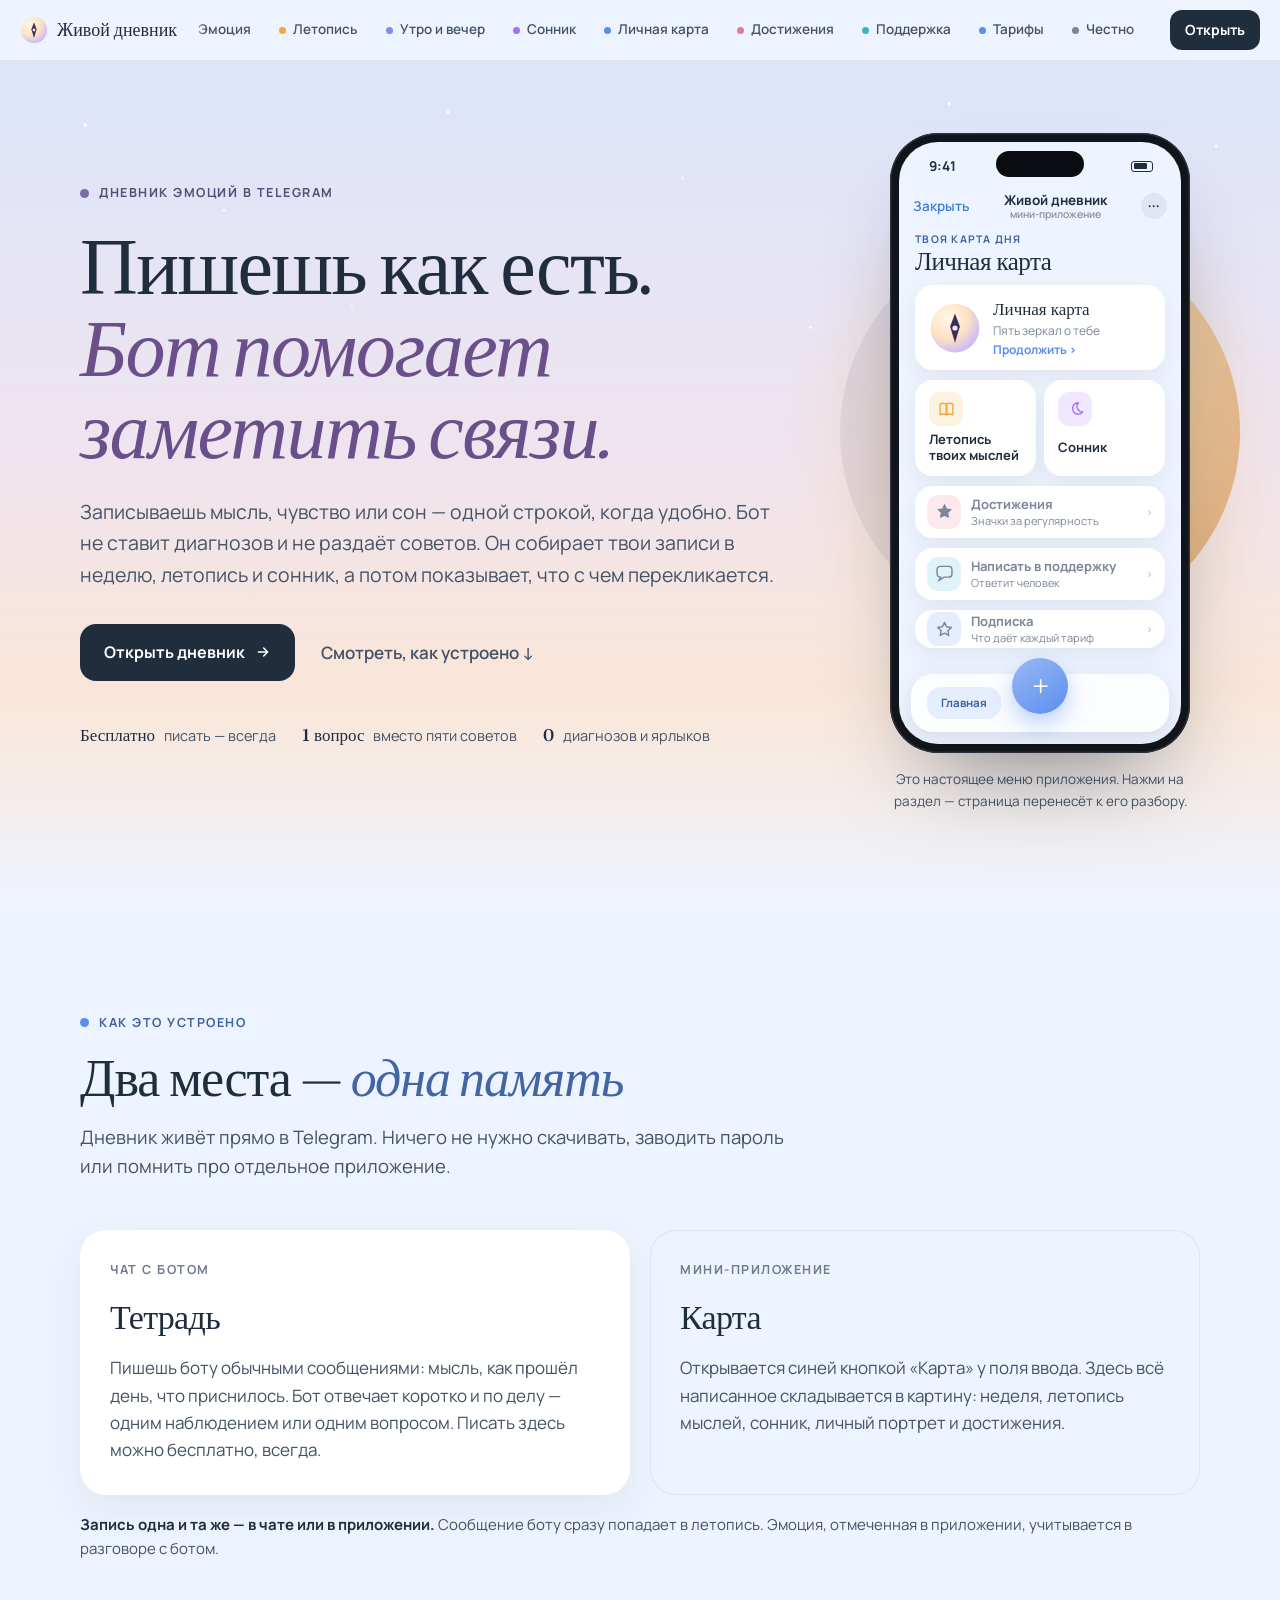
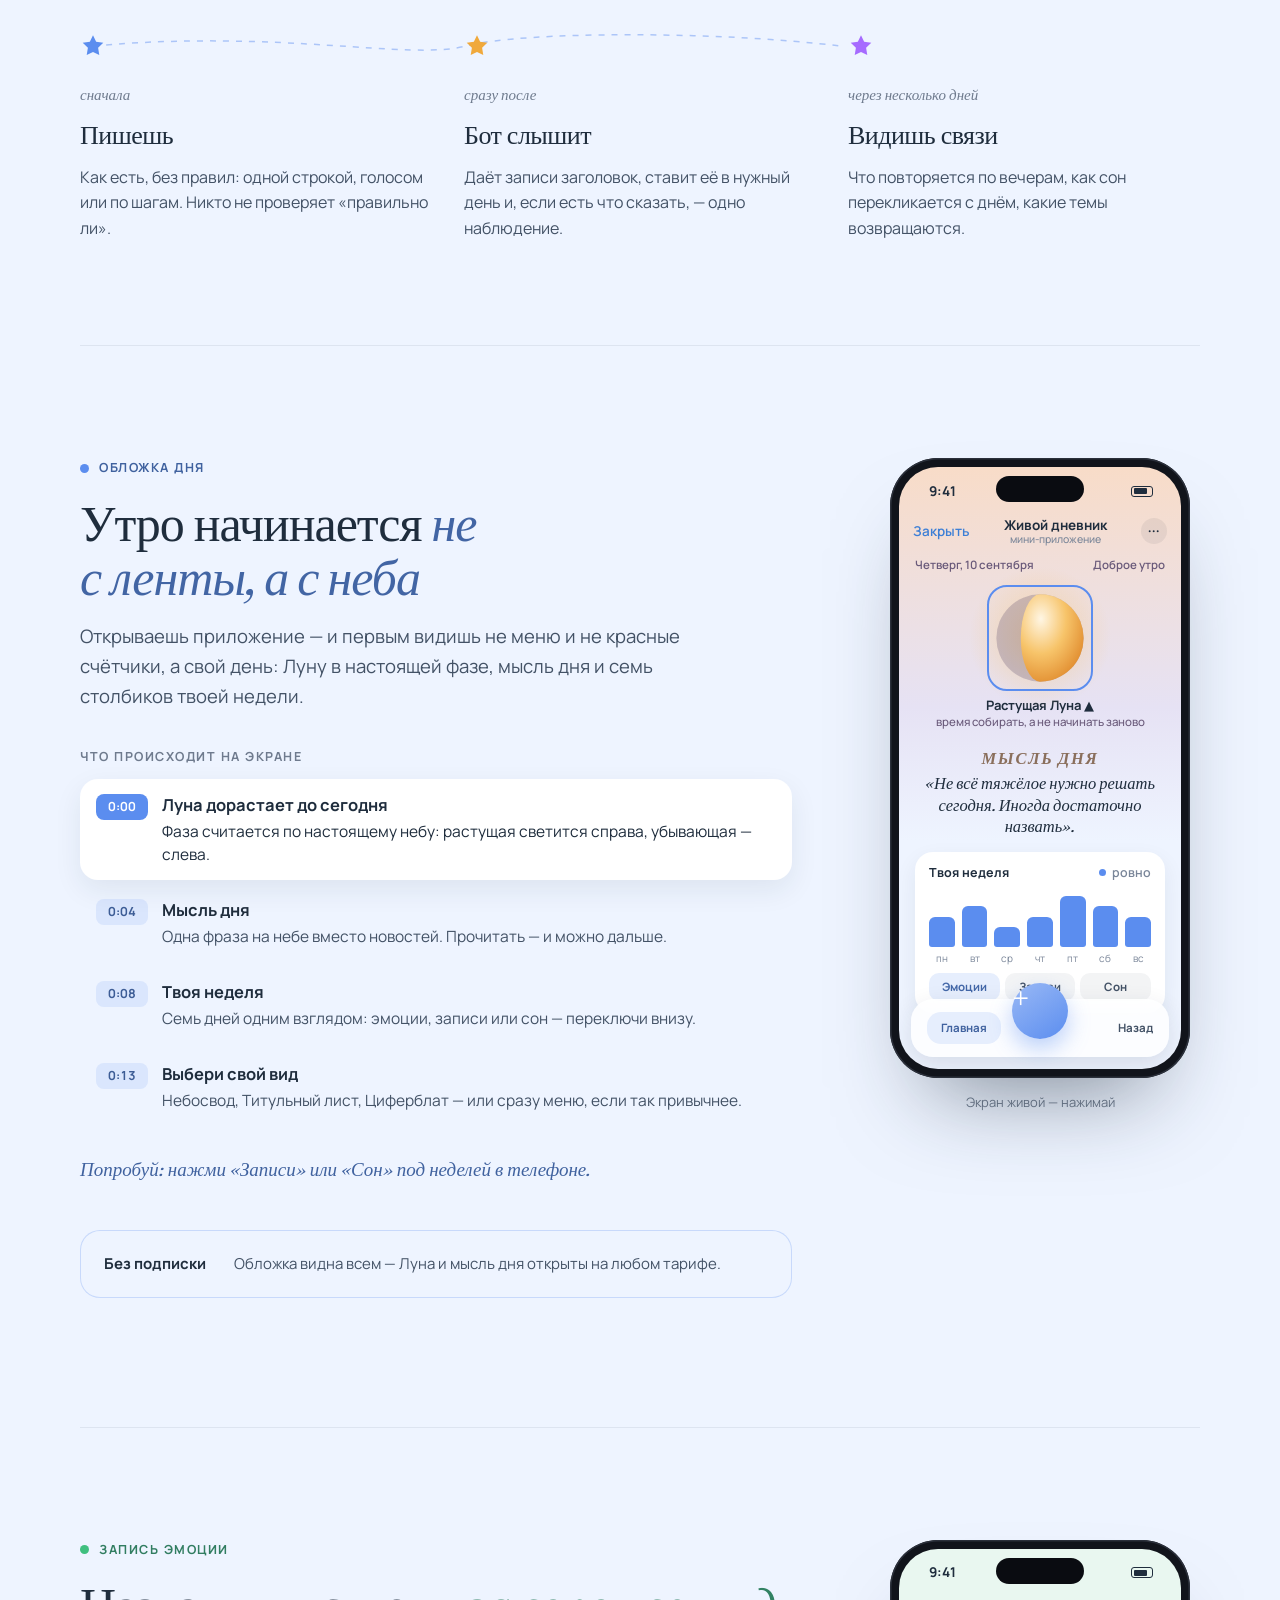
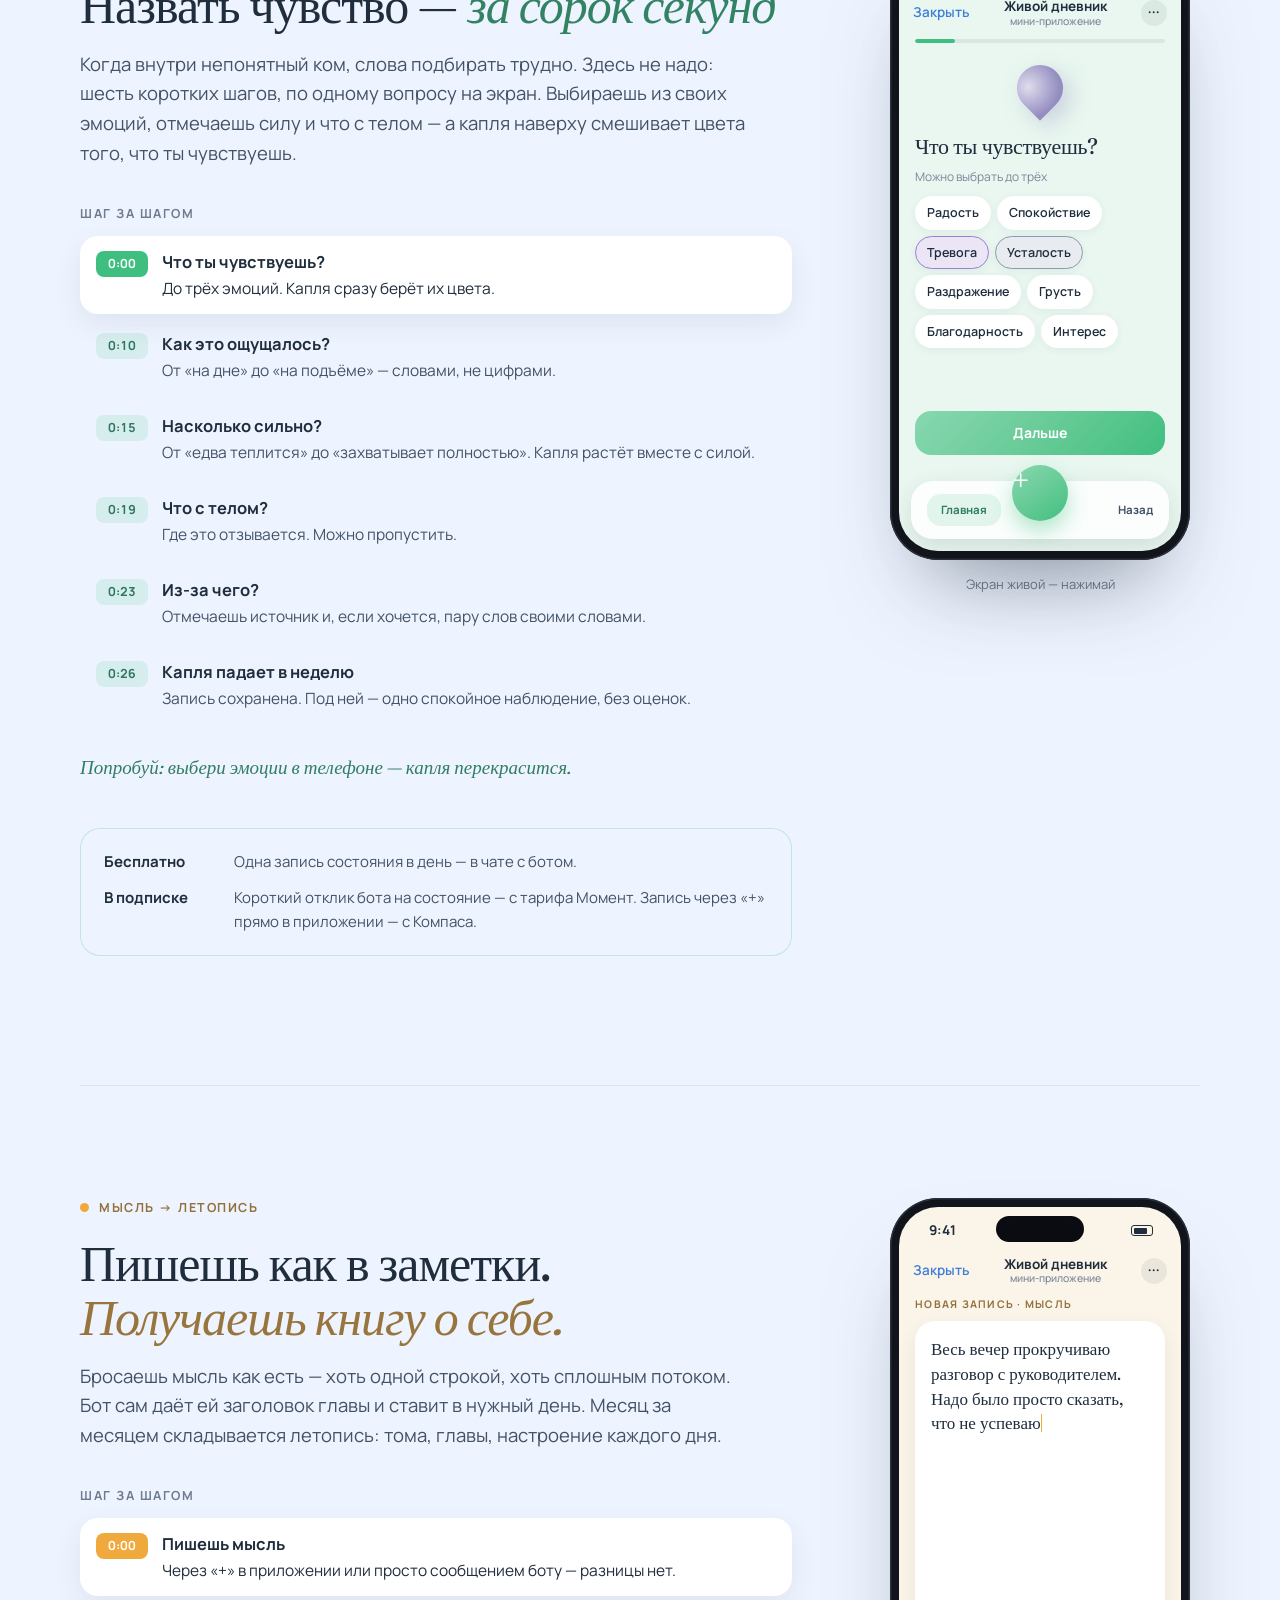
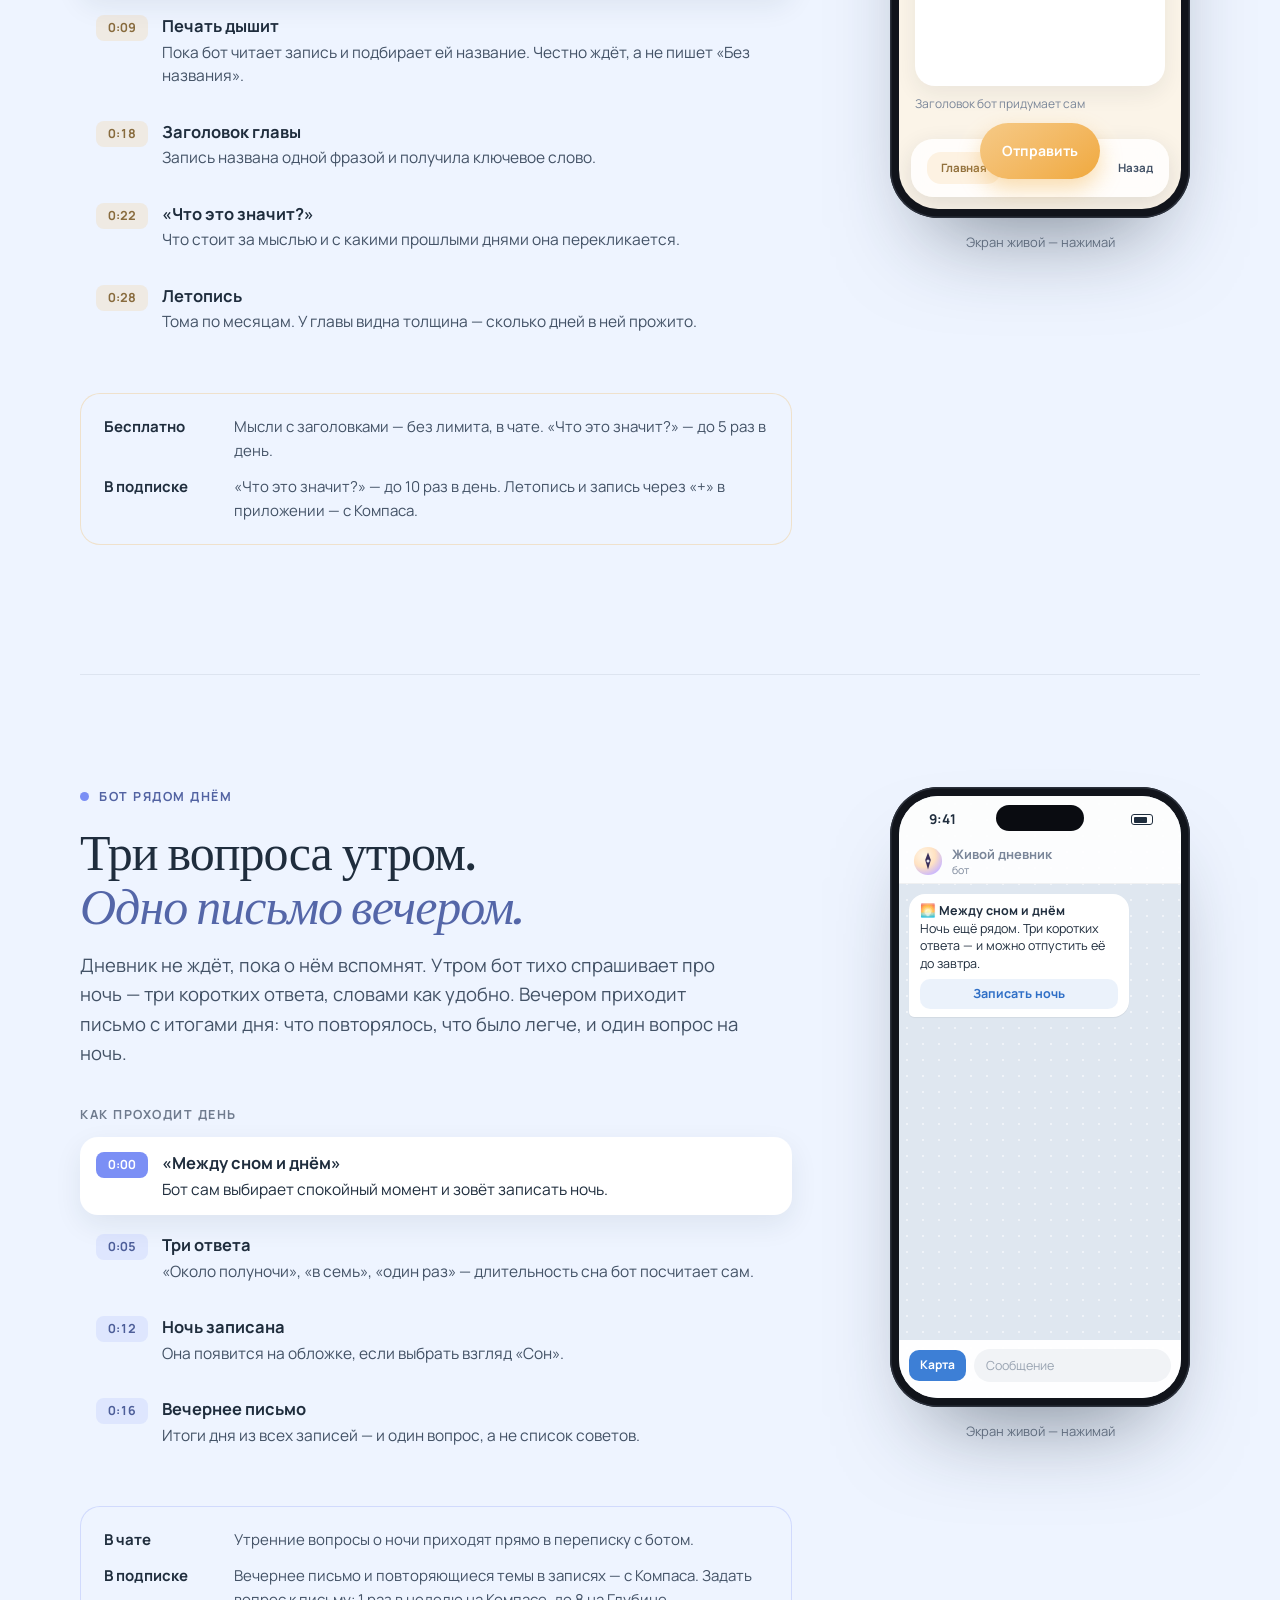
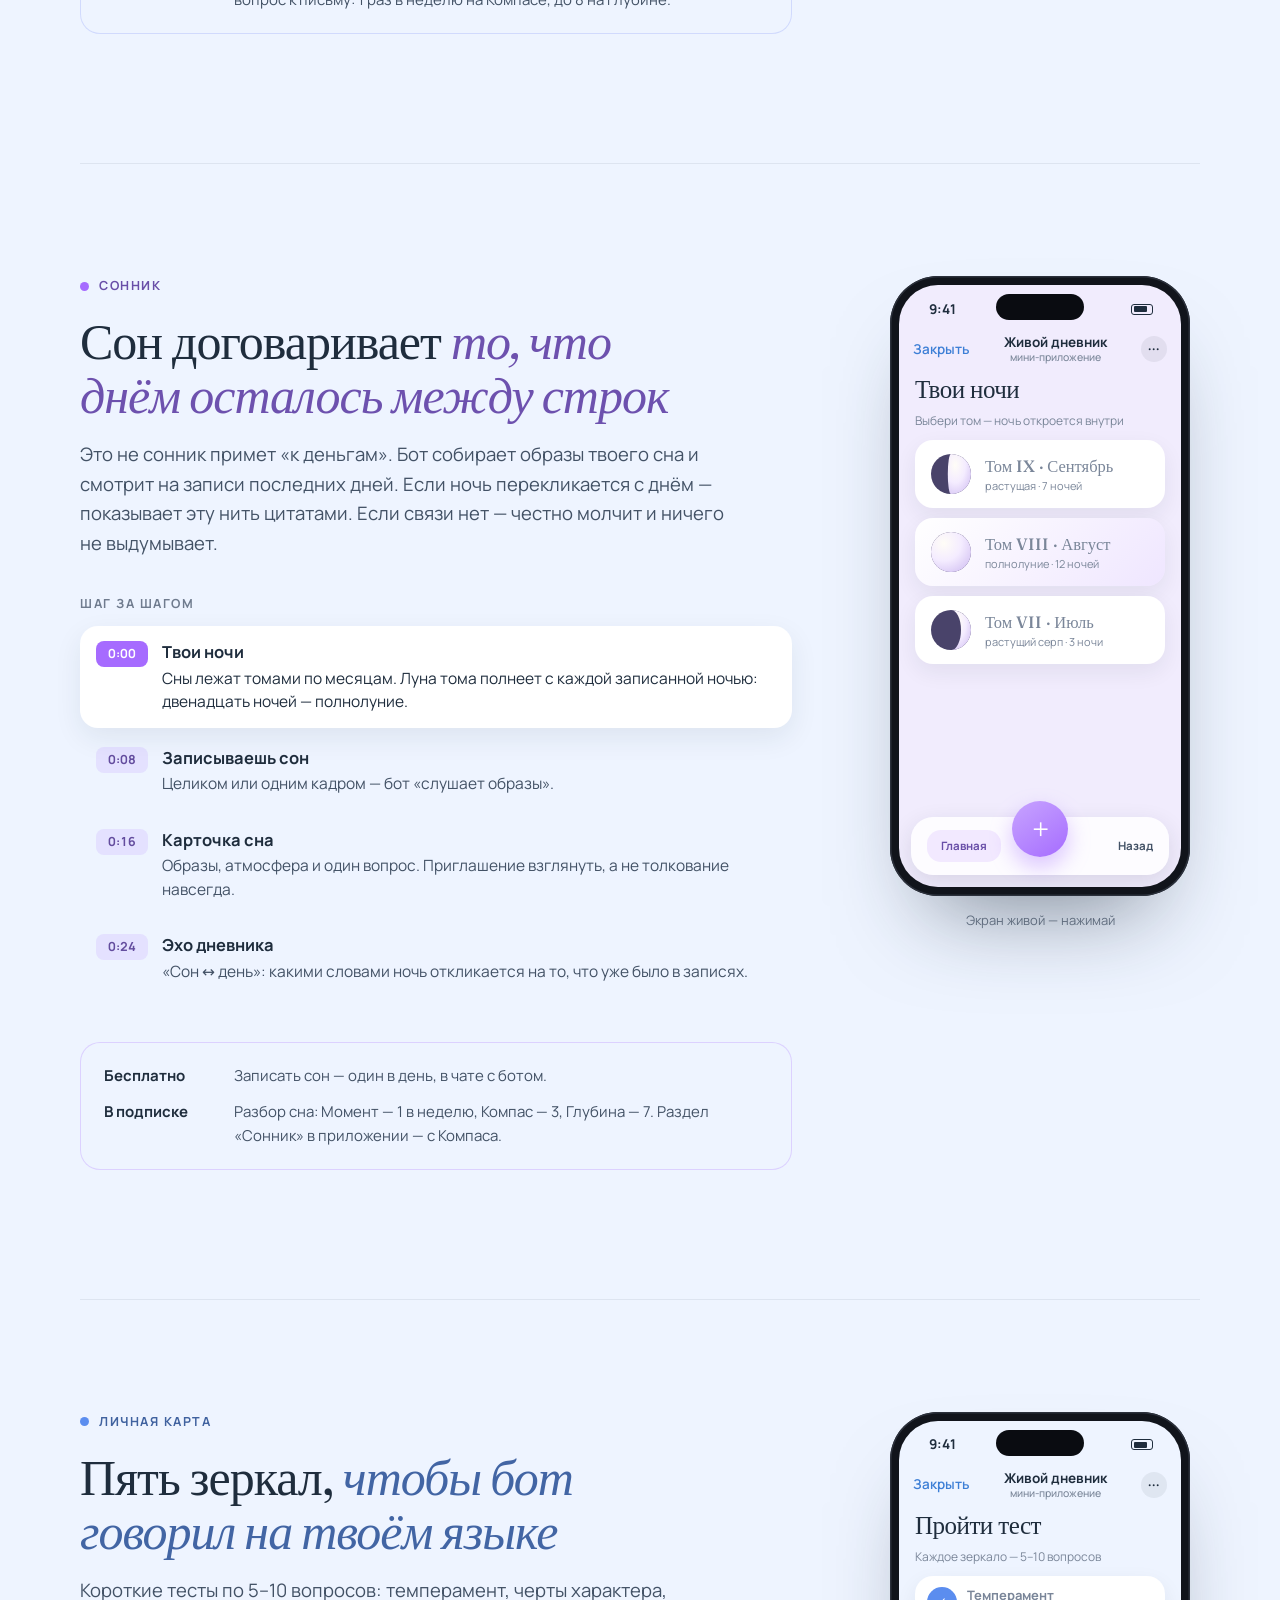
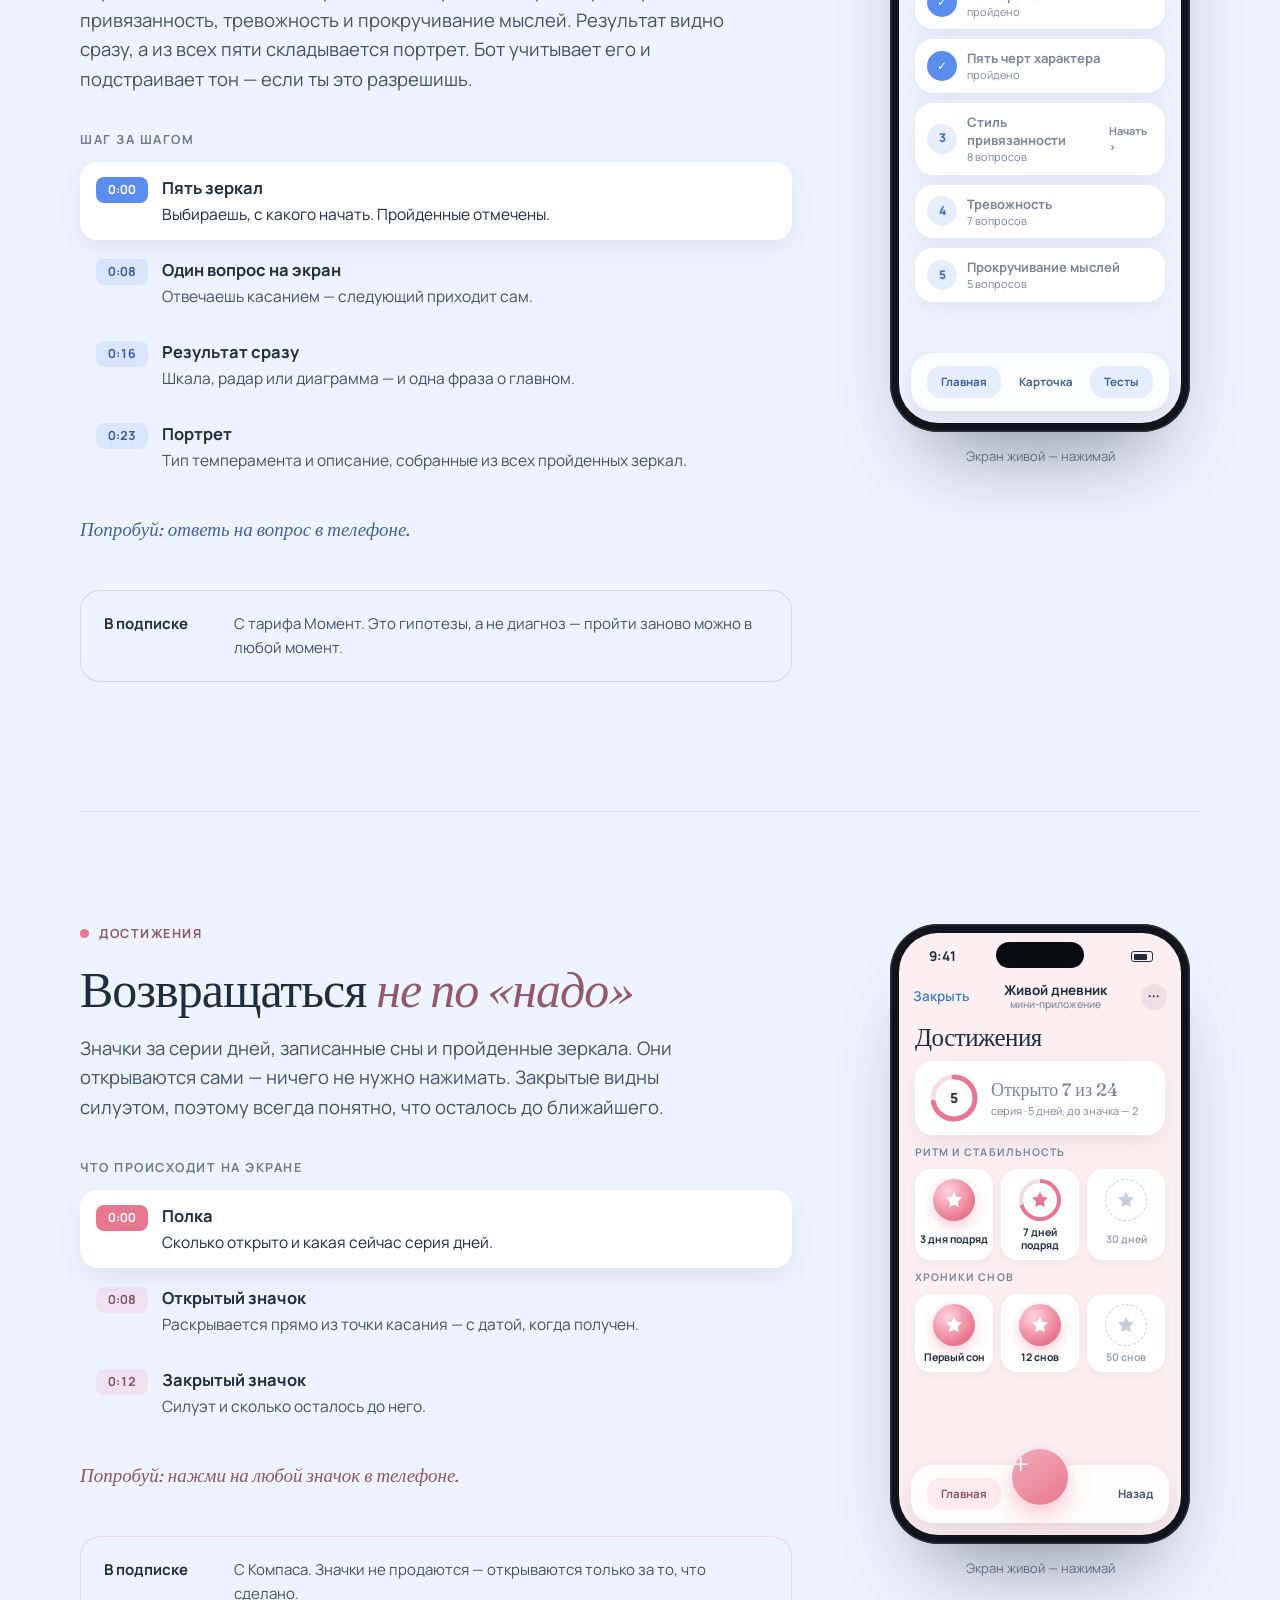
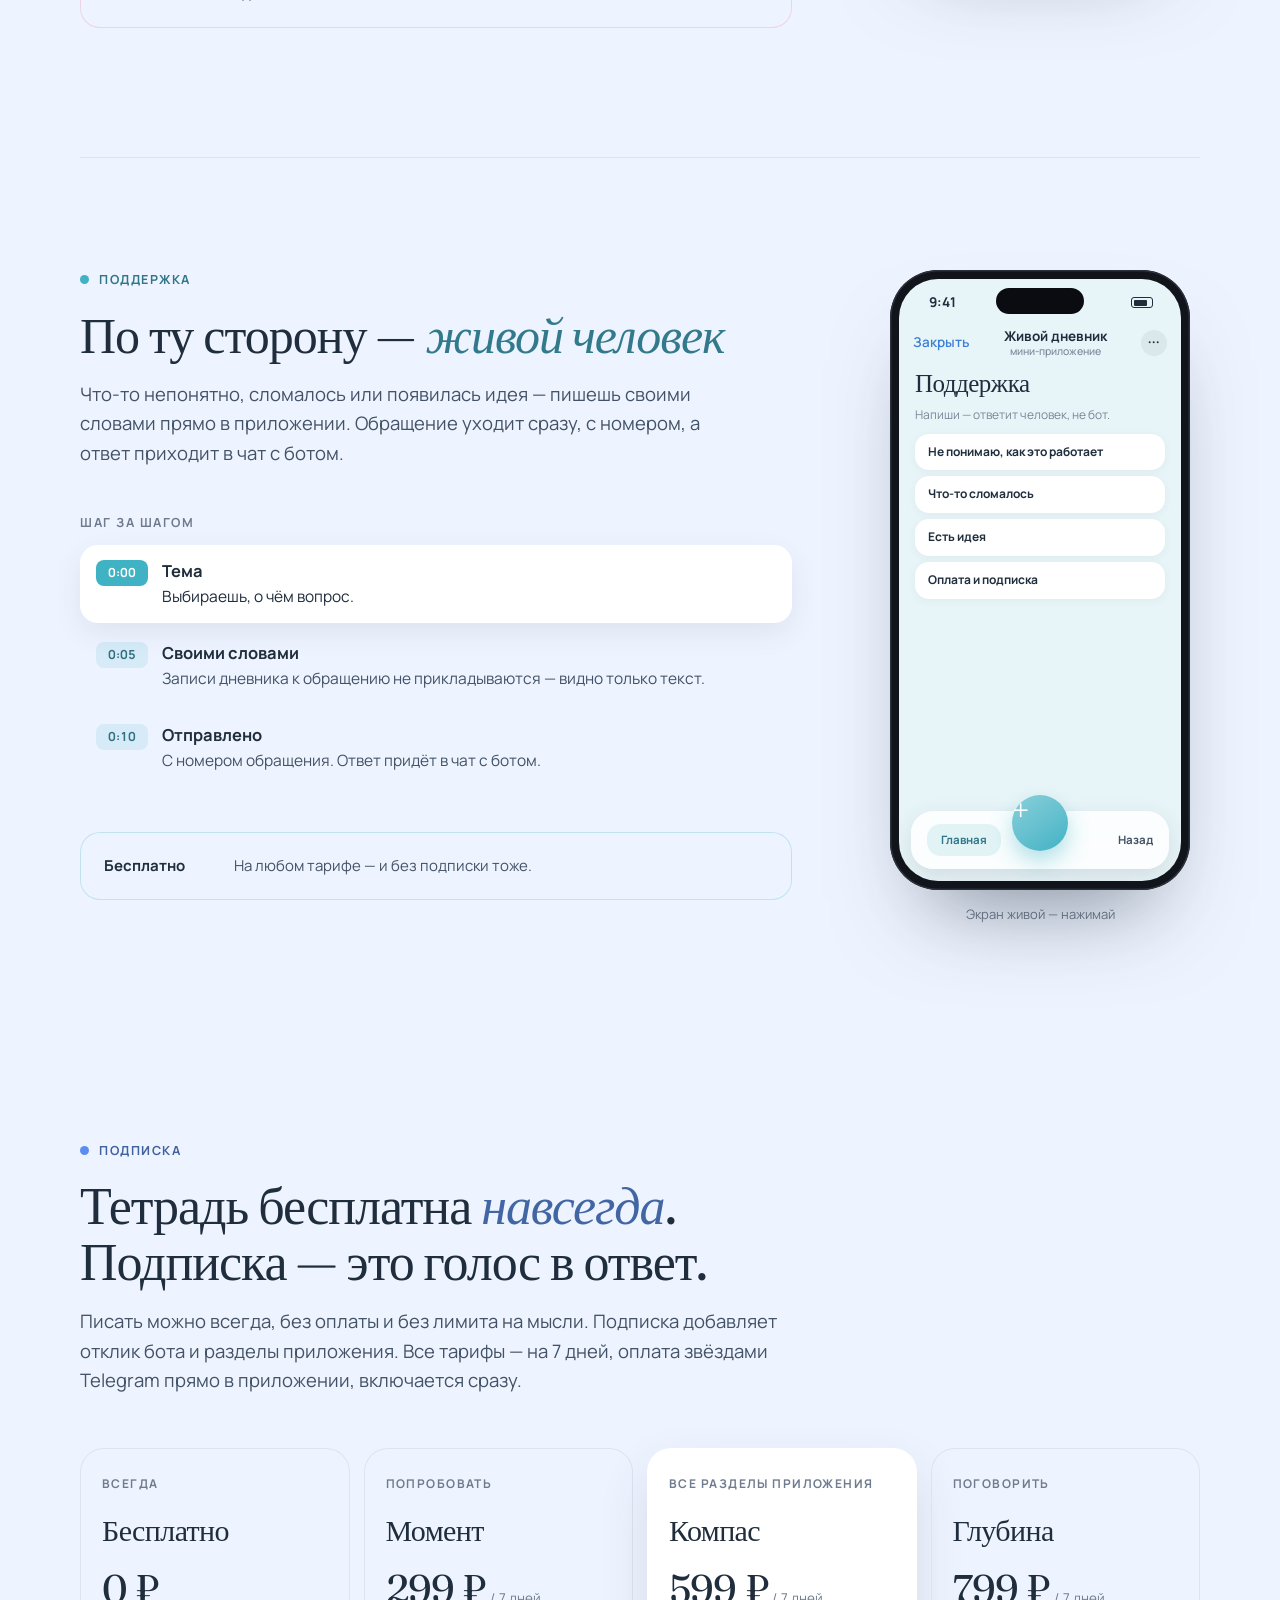
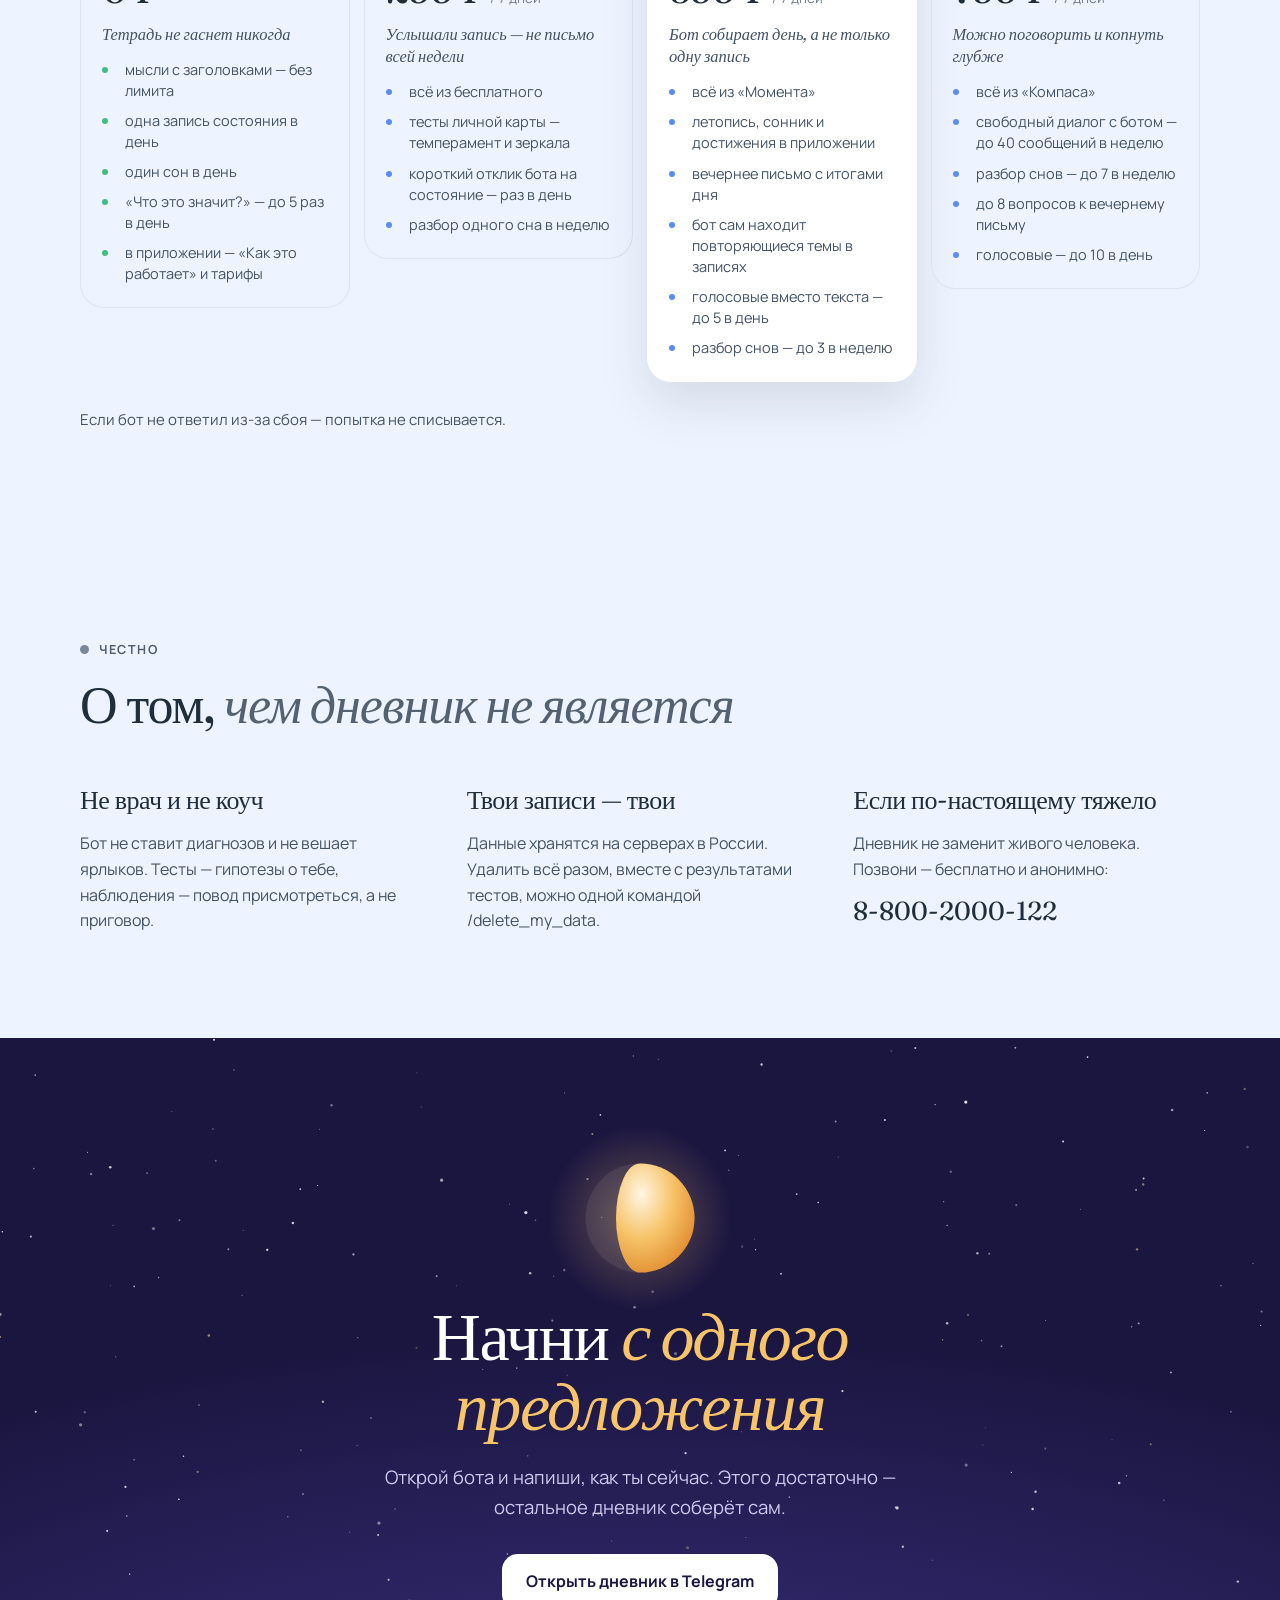
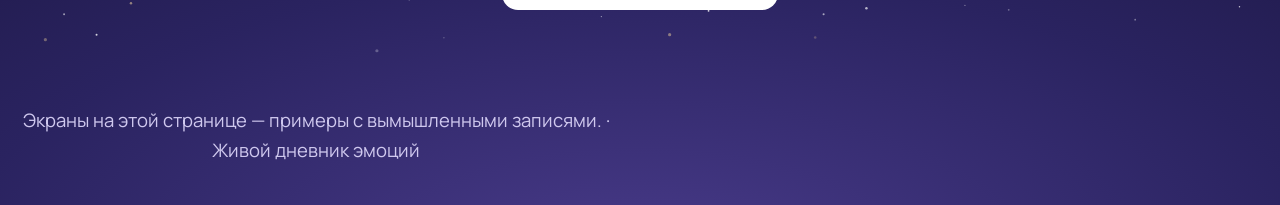
==== tour/index.html @ 942d1c9c "Живой дневник: главная, инструкция и презентация Co-Authored-By: Claude Opus 5.5 <noreply@anthropic." ====
<!doctype html>
<html lang="ru">
<meta charset="utf-8">
<meta name="viewport" content="width=device-width, initial-scale=1, viewport-fit=cover">
<title>Живой дневник изнутри</title>
<meta name="description" content="Как устроен Живой дневник эмоций: запись, летопись, сонник, личная карта — на живых экранах.">
<meta property="og:type" content="website">
<meta property="og:site_name" content="Живой дневник">
<meta property="og:title" content="Живой дневник изнутри">
<meta property="og:description" content="Дневник эмоций в Telegram: пишешь как есть, бот помогает заметить связи. Без диагнозов.">
<meta property="og:url" content="https://bashkatov-96.github.io/zhivoy-dnevnik/tour/">
<meta property="og:image" content="https://bashkatov-96.github.io/zhivoy-dnevnik/tour/og.png">
<meta property="og:image:width" content="1200">
<meta property="og:image:height" content="630">
<meta name="twitter:card" content="summary_large_image">
<meta name="theme-color" content="#EEF4FF">
<link rel="preconnect" href="https://fonts.googleapis.com">
<link rel="preconnect" href="https://fonts.gstatic.com" crossorigin>
<link rel="stylesheet" href="https://fonts.googleapis.com/css2?family=Fraunces:ital,opsz,wght@0,9..144,300..600;1,9..144,300..600&family=Manrope:wght@400..800&display=swap">
<link rel="stylesheet" href="tour.css">

<!--
  Видео: положи ролики в miniapp/tour/video/ с именами из data-video.
  Пока файла нет — в телефоне живой макет. Появится файл — сверху
  встанет видео, а шаги слева начнут перематывать его по таймкодам data-t.
  Ссылка на бота — константа BOT_URL в tour.js.
-->

<svg class="defs" aria-hidden="true">
  <defs>
    <radialGradient id="amberG" cx="32%" cy="28%" r="80%"><stop offset="0%" stop-color="#fff6e4"/><stop offset="50%" stop-color="#f7c46a"/><stop offset="100%" stop-color="#e08a2c"/></radialGradient>
    <radialGradient id="silverG" cx="32%" cy="28%" r="80%"><stop offset="0%" stop-color="#fffdf7"/><stop offset="55%" stop-color="#f4ecff"/><stop offset="100%" stop-color="#d9c9f5"/></radialGradient>
    <radialGradient id="emblemG" cx="35%" cy="30%" r="75%"><stop offset="0%" stop-color="#fff7e9"/><stop offset="55%" stop-color="#ffe2c2"/><stop offset="100%" stop-color="#c9b6ff"/></radialGradient>
    <symbol id="emblem" viewBox="0 0 64 64"><circle cx="32" cy="32" r="30" fill="url(#emblemG)"/><path d="M32 14 L38 30 L32 50 L26 30 Z" fill="#241a4e" opacity=".9"/><circle cx="32" cy="32" r="3.2" fill="#fff" opacity=".9"/></symbol>
    <symbol id="star" viewBox="0 0 24 24"><path d="M12 2l2.9 6.1 6.6.9-4.8 4.7 1.1 6.6L12 17.6 6.2 20.3l1.1-6.6L2.5 9l6.6-.9L12 2z" fill="currentColor"/></symbol>
  </defs>
</svg>

<header class="topbar">
  <a class="brand" href="#top"><svg><use href="#emblem"/></svg><span>Живой дневник</span></a>
  <nav class="pills" aria-label="Разделы">
    <a class="pill" href="#how" style="--c:#5B8DEF"><i></i>Как устроено</a>
    <a class="pill" href="#cover" style="--c:#5B8DEF"><i></i>Обложка дня</a>
    <a class="pill" href="#emo" style="--c:#3FBF7F"><i></i>Эмоция</a>
    <a class="pill" href="#thought" style="--c:#F0A93C"><i></i>Летопись</a>
    <a class="pill" href="#day" style="--c:#7B8FF5"><i></i>Утро и вечер</a>
    <a class="pill" href="#dreams" style="--c:#A66BFF"><i></i>Сонник</a>
    <a class="pill" href="#card" style="--c:#5B8DEF"><i></i>Личная карта</a>
    <a class="pill" href="#ach" style="--c:#E8788F"><i></i>Достижения</a>
    <a class="pill" href="#help" style="--c:#3FB2C4"><i></i>Поддержка</a>
    <a class="pill" href="#plans" style="--c:#5B8DEF"><i></i>Тарифы</a>
    <a class="pill" href="#honest" style="--c:#7A8699"><i></i>Честно</a>
  </nav>
  <a class="btn-main" data-bot href="#start">Открыть</a>
</header>

<main>

<!-- ═════════ Герой ═════════ -->
<section class="hero" id="top" data-bg="#EEF4FF" data-accent="#5B8DEF">
  <svg class="hero-stars" viewBox="0 0 1200 700" preserveAspectRatio="none" aria-hidden="true">
    <g fill="#fff" opacity=".9"><circle cx="80" cy="60" r="1.6"/><circle cx="210" cy="140" r="1.1"/><circle cx="420" cy="48" r="1.4"/><circle cx="640" cy="110" r="1"/><circle cx="890" cy="40" r="1.5"/><circle cx="1010" cy="160" r="1.2"/><circle cx="1140" cy="80" r="1.4"/><circle cx="330" cy="230" r="1"/><circle cx="760" cy="250" r="1.1"/></g>
  </svg>
  <div class="hero-in">
    <div>
      <p class="eyebrow" style="--sa:#7B6AA8"><span class="dot"></span>Дневник эмоций в Telegram</p>
      <h1>Пишешь как есть. <em>Бот помогает заметить связи.</em></h1>
      <p class="lead">Записываешь мысль, чувство или сон — одной строкой, когда удобно. Бот не ставит диагнозов и не раздаёт советов. Он собирает твои записи в неделю, летопись и сонник, а потом показывает, что с чем перекликается.</p>
      <div class="hero-cta">
        <a class="btn-main" data-bot href="#start">Открыть дневник
          <svg width="16" height="16" viewBox="0 0 24 24" fill="none" stroke="currentColor" stroke-width="2.2" stroke-linecap="round" stroke-linejoin="round"><path d="M5 12h14M13 6l6 6-6 6"/></svg></a>
        <a class="btn-quiet" href="#how">Смотреть, как устроено ↓</a>
      </div>
      <ul class="facts">
        <li><b>Бесплатно</b> писать — всегда</li>
        <li><b>1 вопрос</b> вместо пяти советов</li>
        <li><b>0</b> диагнозов и ярлыков</li>
      </ul>
    </div>

    <div class="hero-stage">
      <div class="hero-moon" aria-hidden="true"><span class="halo"></span>
        <svg viewBox="0 0 88 88"><circle cx="44" cy="44" r="40" fill="#3a2b56" opacity=".08"/><path class="moon-lit" data-k=".72" fill="url(#amberG)" opacity=".55" d="M44 4A40 40 0 0 1 44 84A17.6 40 0 0 1 44 4Z"/></svg>
      </div>
      <div class="phone-wrap">
        <div class="ph">
          <div class="scr" style="--sa:#5B8DEF;--sbg:#EEF4FF">
            <span class="island"></span>
            <div class="sbar"><span>9:41</span><i></i></div>
            <div class="tgbar"><span class="x">Закрыть</span><span class="t">Живой дневник<small>мини-приложение</small></span><span class="more">···</span></div>
            <div class="st on">
              <div><p class="m-eyebrow">Твоя карта дня</p><p class="m-h1">Личная карта</p></div>
              <button class="m-card menu-hero" data-jump="#card" style="--c:#5B8DEF"><svg><use href="#emblem"/></svg><span><b>Личная карта</b><span class="m-sub">Пять зеркал о тебе</span><br><span class="go">Продолжить ›</span></span></button>
              <div class="menu-pair">
                <button class="m-card menu-tile" data-jump="#thought" style="--c:#F0A93C"><span class="ico"><svg viewBox="0 0 24 24" fill="none" stroke="currentColor" stroke-width="1.7" stroke-linecap="round" stroke-linejoin="round"><path d="M4 5.2c2.8-1.4 5.6-1.4 7.5 0v13.6c-1.9-1.4-4.7-1.4-7.5 0V5.2z"/><path d="M20 5.2c-2.8-1.4-5.6-1.4-7.5 0v13.6c1.9-1.4 4.7-1.4 7.5 0V5.2z"/></svg></span><b>Летопись твоих мыслей</b></button>
                <button class="m-card menu-tile" data-jump="#dreams" style="--c:#A66BFF"><span class="ico"><svg viewBox="0 0 24 24" fill="none" stroke="currentColor" stroke-width="1.7" stroke-linecap="round" stroke-linejoin="round"><path d="M15.5 3.5a7.2 7.2 0 1 0 5.6 11.7A7.2 7.2 0 0 1 15.5 3.5z"/></svg></span><b>Сонник</b></button>
              </div>
              <button class="m-card menu-row" data-jump="#ach" style="--c:#E8788F"><span class="ico"><svg><use href="#star"/></svg></span><span><b>Достижения</b><span>Значки за регулярность</span></span><span class="chev">›</span></button>
              <button class="m-card menu-row" data-jump="#help" style="--c:#3FB2C4"><span class="ico"><svg viewBox="0 0 24 24" fill="none" stroke="currentColor" stroke-width="1.8" stroke-linecap="round"><path d="M6.6 3H17.4A4 4 0 0 1 21.4 7V12.6A4 4 0 0 1 17.4 16.6H11.6L5.2 20.6L7.1 16.6H6.6A4 4 0 0 1 2.6 12.6V7A4 4 0 0 1 6.6 3Z"/></svg></span><span><b>Написать в поддержку</b><span>Ответит человек</span></span><span class="chev">›</span></button>
              <button class="m-card menu-row menu-glass" data-jump="#plans" style="--c:#5B8DEF"><span class="ico"><svg viewBox="0 0 24 24" fill="none" stroke="currentColor" stroke-width="1.8" stroke-linecap="round" stroke-linejoin="round"><path d="M12 3l2.6 5.6 6.1.7-4.5 4.2 1.2 6L12 16.6 6.6 19.5l1.2-6L3.3 9.3l6.1-.7L12 3z"/></svg></span><span><b>Подписка</b><span>Что даёт каждый тариф</span></span><span class="chev">›</span></button>
            </div>
            <div class="tabbar"><span class="tab">Главная</span><button class="fab" data-jump="#emo" aria-label="Новая запись">+</button><span style="visibility:hidden">Назад</span></div>
          </div>
        </div>
      </div>
      <p class="hero-note">Это настоящее меню приложения. Нажми на раздел — страница перенесёт к его разбору.</p>
    </div>
  </div>
</section>

<!-- ═════════ Как устроено ═════════ -->
<section class="band" id="how" data-bg="#EEF4FF" data-accent="#5B8DEF">
  <p class="eyebrow"><span class="dot"></span>Как это устроено</p>
  <h2>Два места — <em>одна память</em></h2>
  <p class="lead">Дневник живёт прямо в Telegram. Ничего не нужно скачивать, заводить пароль или помнить про отдельное приложение.</p>
  <div class="worlds">
    <article class="world">
      <p class="lbl">Чат с ботом</p>
      <h3>Тетрадь</h3>
      <p>Пишешь боту обычными сообщениями: мысль, как прошёл день, что приснилось. Бот отвечает коротко и по делу — одним наблюдением или одним вопросом. Писать здесь можно бесплатно, всегда.</p>
    </article>
    <article class="world">
      <p class="lbl">Мини-приложение</p>
      <h3>Карта</h3>
      <p>Открывается синей кнопкой «Карта» у поля ввода. Здесь всё написанное складывается в картину: неделя, летопись мыслей, сонник, личный портрет и достижения.</p>
    </article>
  </div>
  <p class="bridge"><b>Запись одна и та же — в чате или в приложении.</b> Сообщение боту сразу попадает в летопись. Эмоция, отмеченная в приложении, учитывается в разговоре с ботом.</p>

  <ol class="path">
    <svg class="path-line" viewBox="0 0 1120 40" preserveAspectRatio="none" aria-hidden="true"><path d="M13 21 C 200 4, 330 36, 386 21 S 640 6, 760 21" fill="none" stroke="#5B8DEF" stroke-opacity=".45" stroke-width="1.5"/></svg>
    <li><svg class="star" style="color:#5B8DEF"><use href="#star"/></svg><span class="num">сначала</span><h3>Пишешь</h3><p>Как есть, без правил: одной строкой, голосом или по шагам. Никто не проверяет «правильно ли».</p></li>
    <li><svg class="star" style="color:#F0A93C"><use href="#star"/></svg><span class="num">сразу после</span><h3>Бот слышит</h3><p>Даёт записи заголовок, ставит её в нужный день и, если есть что сказать, — одно наблюдение.</p></li>
    <li><svg class="star" style="color:#A66BFF"><use href="#star"/></svg><span class="num">через несколько дней</span><h3>Видишь связи</h3><p>Что повторяется по вечерам, как сон перекликается с днём, какие темы возвращаются.</p></li>
  </ol>
</section>

<!-- ═════════ Обложка дня ═════════ -->
<section class="sec" id="cover" data-demo data-bg="#EEF4FF" data-accent="#5B8DEF" style="--sa:#5B8DEF">
  <div class="sec-head">
    <p class="eyebrow"><span class="dot"></span>Обложка дня</p>
    <h2>Утро начинается <em>не с ленты, а с неба</em></h2>
    <p class="lead">Открываешь приложение — и первым видишь не меню и не красные счётчики, а свой день: Луну в настоящей фазе, мысль дня и семь столбиков твоей недели.</p>
  </div>
  <div class="sec-body">
    <div>
      <p class="steps-title">Что происходит на экране</p>
      <ol class="steps" data-steps>
        <li><button data-t="0:00" data-state="0" data-hl="moon"><span class="tc">0:00</span><span class="st-text"><b>Луна дорастает до сегодня</b>Фаза считается по настоящему небу: растущая светится справа, убывающая — слева.</span></button></li>
        <li><button data-t="0:04" data-state="0" data-hl="quote"><span class="tc">0:04</span><span class="st-text"><b>Мысль дня</b>Одна фраза на небе вместо новостей. Прочитать — и можно дальше.</span></button></li>
        <li><button data-t="0:08" data-state="0" data-hl="week"><span class="tc">0:08</span><span class="st-text"><b>Твоя неделя</b>Семь дней одним взглядом: эмоции, записи или сон — переключи внизу.</span></button></li>
        <li><button data-t="0:13" data-state="1"><span class="tc">0:13</span><span class="st-text"><b>Выбери свой вид</b>Небосвод, Титульный лист, Циферблат — или сразу меню, если так привычнее.</span></button></li>
      </ol>
    </div>
    <p class="try">Попробуй: нажми «Записи» или «Сон» под неделей в телефоне.</p>
    <dl class="access">
      <div><dt>Без подписки</dt><dd>Обложка видна всем — Луна и мысль дня открыты на любом тарифе.</dd></div>
    </dl>
  </div>
  <div class="sec-phone" data-video="video/01-oblozhka.mp4">
    <div class="ph">
      <div class="scr" style="--sbg:linear-gradient(180deg,#F8DCC8 0%,#E6E2F4 40%,#EEF4FF 62%)">
        <span class="island"></span>
        <div class="sbar"><span>9:41</span><i></i></div>
        <div class="tgbar"><span class="x">Закрыть</span><span class="t">Живой дневник<small>мини-приложение</small></span><span class="more">···</span></div>
        <div class="st on">
          <div class="cover-top"><span>Четверг, 10 сентября</span><span>Доброе утро</span></div>
          <div class="cover-moon" data-hl-id="moon"><svg viewBox="0 0 88 88"><circle cx="44" cy="44" r="40" fill="#3a2b56" opacity=".22"/><path class="moon-lit" data-k=".72" fill="url(#amberG)" d="M44 4A40 40 0 0 1 44 84A17.6 40 0 0 1 44 4Z"/></svg></div>
          <p class="cover-phase">Растущая Луна ▲<small>время собирать, а не начинать заново</small></p>
          <div class="cover-quote" data-hl-id="quote"><p class="m-lbl">Мысль дня</p><p>«Не всё тяжёлое нужно решать сегодня. Иногда достаточно назвать».</p></div>
          <div class="m-card push" data-hl-id="week">
            <div class="week-top">Твоя неделя <span data-lens-word>ровно</span></div>
            <div class="bars" data-bars><i style="--h:52%"></i><i style="--h:70%"></i><i style="--h:34%"></i><i style="--h:52%"></i><i style="--h:88%"></i><i style="--h:70%"></i><i style="--h:52%"></i></div>
            <div class="days"><span>пн</span><span>вт</span><span>ср</span><span>чт</span><span>пт</span><span>сб</span><span>вс</span></div>
            <div class="lens"><button class="sel" data-lens="emo">Эмоции</button><button data-lens="rec">Записи</button><button data-lens="sleep">Сон</button></div>
          </div>
        </div>
        <div class="st">
          <p class="m-h1">Настройки</p>
          <p class="m-sub">Приложение подстраивается под тебя, а не наоборот.</p>
          <p class="m-lbl">Первый экран</p>
          <div class="covers" data-pickgroup>
            <button class="cov sel" data-pick><i class="c1"></i>Небосвод</button>
            <button class="cov" data-pick><i class="c2"></i>Титульный лист</button>
            <button class="cov" data-pick><i class="c3"></i>Циферблат</button>
            <button class="cov" data-pick><i class="c4"></i>Сразу меню</button>
          </div>
        </div>
        <div class="tabbar"><span class="tab">Главная</span><span class="fab" aria-hidden="true">+</span><span>Назад</span></div>
      </div>
    </div>
  </div>
</section>

<!-- ═════════ Эмоция ═════════ -->
<section class="sec" id="emo" data-demo data-bg="#E9F7F0" data-accent="#3FBF7F" style="--sa:#3FBF7F">
  <div class="sec-head">
    <p class="eyebrow"><span class="dot"></span>Запись эмоции</p>
    <h2>Назвать чувство — <em>за сорок секунд</em></h2>
    <p class="lead">Когда внутри непонятный ком, слова подбирать трудно. Здесь не надо: шесть коротких шагов, по одному вопросу на экран. Выбираешь из своих эмоций, отмечаешь силу и что с телом — а капля наверху смешивает цвета того, что ты чувствуешь.</p>
  </div>
  <div class="sec-body">
    <div>
      <p class="steps-title">Шаг за шагом</p>
      <ol class="steps" data-steps>
        <li><button data-t="0:00"><span class="tc">0:00</span><span class="st-text"><b>Что ты чувствуешь?</b>До трёх эмоций. Капля сразу берёт их цвета.</span></button></li>
        <li><button data-t="0:10"><span class="tc">0:10</span><span class="st-text"><b>Как это ощущалось?</b>От «на дне» до «на подъёме» — словами, не цифрами.</span></button></li>
        <li><button data-t="0:15"><span class="tc">0:15</span><span class="st-text"><b>Насколько сильно?</b>От «едва теплится» до «захватывает полностью». Капля растёт вместе с силой.</span></button></li>
        <li><button data-t="0:19"><span class="tc">0:19</span><span class="st-text"><b>Что с телом?</b>Где это отзывается. Можно пропустить.</span></button></li>
        <li><button data-t="0:23"><span class="tc">0:23</span><span class="st-text"><b>Из-за чего?</b>Отмечаешь источник и, если хочется, пару слов своими словами.</span></button></li>
        <li><button data-t="0:26"><span class="tc">0:26</span><span class="st-text"><b>Капля падает в неделю</b>Запись сохранена. Под ней — одно спокойное наблюдение, без оценок.</span></button></li>
      </ol>
    </div>
    <p class="try">Попробуй: выбери эмоции в телефоне — капля перекрасится.</p>
    <dl class="access">
      <div><dt>Бесплатно</dt><dd>Одна запись состояния в день — в чате с ботом.</dd></div>
      <div><dt>В подписке</dt><dd>Короткий отклик бота на состояние — с тарифа Момент. Запись через «+» прямо в приложении — с Компаса.</dd></div>
    </dl>
  </div>
  <div class="sec-phone" data-video="video/02-emociya.mp4">
    <div class="ph">
      <div class="scr" style="--sbg:#E9F7F0">
        <span class="island"></span>
        <div class="sbar"><span>9:41</span><i></i></div>
        <div class="tgbar"><span class="x">Закрыть</span><span class="t">Живой дневник<small>мини-приложение</small></span><span class="more">···</span></div>

        <div class="st on">
          <div class="m-progress"><span style="width:16%"></span></div>
          <div class="drop-wrap"><span class="drop" data-drop></span></div>
          <p class="m-q">Что ты чувствуешь?</p>
          <p class="m-sub">Можно выбрать до трёх</p>
          <div class="m-chips" data-emo-chips>
            <button class="m-chip" style="--c:#F5B544" data-hex="#F5B544">Радость</button>
            <button class="m-chip" style="--c:#5BC0A8" data-hex="#5BC0A8">Спокойствие</button>
            <button class="m-chip sel" style="--c:#9B7FD1" data-hex="#9B7FD1">Тревога</button>
            <button class="m-chip sel" style="--c:#8C9AAE" data-hex="#8C9AAE">Усталость</button>
            <button class="m-chip" style="--c:#E0795B" data-hex="#E0795B">Раздражение</button>
            <button class="m-chip" style="--c:#6F8FCF" data-hex="#6F8FCF">Грусть</button>
            <button class="m-chip" style="--c:#E8A0BF" data-hex="#E8A0BF">Благодарность</button>
            <button class="m-chip" style="--c:#5B8DEF" data-hex="#5B8DEF">Интерес</button>
          </div>
          <button class="m-btn push" data-next>Дальше</button>
        </div>

        <div class="st">
          <div class="m-progress"><span style="width:33%"></span></div>
          <p class="m-q">Как это ощущалось?</p>
          <div class="m-rows" data-pickgroup>
            <button class="m-row" data-pick><b>Очень плохо</b> — больно, на дне</button>
            <button class="m-row sel" data-pick><b>Плохо</b> — тяжело, давит</button>
            <button class="m-row" data-pick><b>Нейтрально</b> — просто есть</button>
            <button class="m-row" data-pick><b>Хорошо</b> — легко, спокойно</button>
            <button class="m-row" data-pick><b>Очень хорошо</b> — тепло, на подъёме</button>
          </div>
          <button class="m-btn push" data-next>Дальше</button>
        </div>

        <div class="st">
          <div class="m-progress"><span style="width:50%"></span></div>
          <p class="m-q">Насколько сильно?</p>
          <div class="m-rows" data-pickgroup data-volume>
            <button class="m-row" data-pick data-v="1"><b>1</b> · едва теплится, почти не замечаю</button>
            <button class="m-row" data-pick data-v="2"><b>2</b> · есть, чувствую, но тихо</button>
            <button class="m-row sel" data-pick data-v="3"><b>3</b> · ощутимо, занимает внимание</button>
            <button class="m-row" data-pick data-v="4"><b>4</b> · сильно, трудно не замечать</button>
            <button class="m-row" data-pick data-v="5"><b>5</b> · захватывает полностью</button>
          </div>
          <button class="m-btn push" data-next>Дальше</button>
        </div>

        <div class="st">
          <div class="m-progress"><span style="width:66%"></span></div>
          <p class="m-q">Что с телом?</p>
          <p class="m-sub">Оба вопроса необязательны</p>
          <p class="m-lbl">Состояние</p>
          <div class="m-chips" data-multi>
            <button class="m-chip sel">Напряжение</button><button class="m-chip">Тяжесть</button><button class="m-chip">Пустота</button><button class="m-chip">Лёгкость</button><button class="m-chip">Не замечаю</button>
          </div>
          <p class="m-lbl">Где отзывается</p>
          <div class="m-chips" data-multi>
            <button class="m-chip">Голова</button><button class="m-chip sel">Плечи</button><button class="m-chip">Грудь</button><button class="m-chip">Живот</button><button class="m-chip">Руки</button>
          </div>
          <button class="m-btn push" data-next>Дальше</button>
        </div>

        <div class="st">
          <div class="m-progress"><span style="width:84%"></span></div>
          <p class="m-q">Из-за чего?</p>
          <div class="m-chips" data-multi>
            <button class="m-chip sel">Работа</button><button class="m-chip">Близкие</button><button class="m-chip">Здоровье</button><button class="m-chip">Деньги</button><button class="m-chip">Сон</button><button class="m-chip">Будущее</button>
          </div>
          <div class="input-line">после долгого созвона с командой</div>
          <p class="m-sub">Записать так — или ответить ещё на три вопроса: мысли, потребность, действие.</p>
          <button class="m-btn push" data-next>Записать так</button>
          <button class="m-ghost">Глубже</button>
        </div>

        <div class="st">
          <div class="reveal-drop" data-fall><span class="drop" data-drop></span><span class="ring"></span></div>
          <p class="m-eyebrow" style="text-align:center">Легло в твою неделю</p>
          <p class="emo-title" data-emo-title>Тревога · Усталость</p>
          <p class="emo-meta">плохо · сила 3 из 5 · плечи · работа</p>
          <div class="m-card obs"><span class="m-lbl">Наблюдение</span>Усталость на этой неделе чаще приходит вечером, после долгих разговоров. Во вторник было похоже.</div>
          <button class="m-btn push" data-step="0">Готово</button>
        </div>

        <div class="tabbar"><span class="tab">Главная</span><span class="fab" aria-hidden="true">+</span><span>Назад</span></div>
      </div>
    </div>
  </div>
</section>

<!-- ═════════ Мысль → Летопись ═════════ -->
<section class="sec" id="thought" data-demo data-bg="#FBF4E8" data-accent="#F0A93C" style="--sa:#F0A93C">
  <div class="sec-head">
    <p class="eyebrow"><span class="dot"></span>Мысль → Летопись</p>
    <h2>Пишешь как в заметки. <em>Получаешь книгу о себе.</em></h2>
    <p class="lead">Бросаешь мысль как есть — хоть одной строкой, хоть сплошным потоком. Бот сам даёт ей заголовок главы и ставит в нужный день. Месяц за месяцем складывается летопись: тома, главы, настроение каждого дня.</p>
  </div>
  <div class="sec-body">
    <div>
      <p class="steps-title">Шаг за шагом</p>
      <ol class="steps" data-steps>
        <li><button data-t="0:00"><span class="tc">0:00</span><span class="st-text"><b>Пишешь мысль</b>Через «+» в приложении или просто сообщением боту — разницы нет.</span></button></li>
        <li><button data-t="0:09"><span class="tc">0:09</span><span class="st-text"><b>Печать дышит</b>Пока бот читает запись и подбирает ей название. Честно ждёт, а не пишет «Без названия».</span></button></li>
        <li><button data-t="0:18"><span class="tc">0:18</span><span class="st-text"><b>Заголовок главы</b>Запись названа одной фразой и получила ключевое слово.</span></button></li>
        <li><button data-t="0:22"><span class="tc">0:22</span><span class="st-text"><b>«Что это значит?»</b>Что стоит за мыслью и с какими прошлыми днями она перекликается.</span></button></li>
        <li><button data-t="0:28"><span class="tc">0:28</span><span class="st-text"><b>Летопись</b>Тома по месяцам. У главы видна толщина — сколько дней в ней прожито.</span></button></li>
      </ol>
    </div>
    <dl class="access">
      <div><dt>Бесплатно</dt><dd>Мысли с заголовками — без лимита, в чате. «Что это значит?» — до 5 раз в день.</dd></div>
      <div><dt>В подписке</dt><dd>«Что это значит?» — до 10 раз в день. Летопись и запись через «+» в приложении — с Компаса.</dd></div>
    </dl>
  </div>
  <div class="sec-phone" data-video="video/03-mysl-letopis.mp4">
    <div class="ph">
      <div class="scr" style="--sbg:#FBF4E8">
        <span class="island"></span>
        <div class="sbar"><span>9:41</span><i></i></div>
        <div class="tgbar"><span class="x">Закрыть</span><span class="t">Живой дневник<small>мини-приложение</small></span><span class="more">···</span></div>

        <div class="st on">
          <p class="m-eyebrow">Новая запись · мысль</p>
          <div class="compose">Весь вечер прокручиваю разговор с руководителем. Надо было просто сказать, что не успеваю<span class="caret"></span></div>
          <p class="m-sub">Заголовок бот придумает сам</p>
          <div class="tabbar"><span class="tab">Главная</span><button class="fab send" data-next>Отправить</button><span>Назад</span></div>
        </div>

        <div class="st">
          <div class="seal-wrap">
            <span class="seal">IX</span>
            <p class="seal-cap">Собираю главу<small data-seal-tick>Читаю запись…</small></p>
          </div>
        </div>

        <div class="st">
          <div class="reveal-head">
            <span class="check">✓</span>
            <p class="m-eyebrow">Внесено в летопись</p>
            <p class="m-h1">То самое «не успеваю»</p>
            <span class="tag">границы</span>
          </div>
          <p class="quote-prev">«Весь вечер прокручиваю разговор с руководителем…»</p>
          <button class="m-ghost push" data-next>Что это значит?</button>
          <button class="m-btn" data-step="0">Готово</button>
        </div>

        <div class="st">
          <p class="m-eyebrow">Что это значит?</p>
          <div class="m-card" style="display:grid;gap:10px">
            <div class="ins"><span class="m-lbl">Ключевое слово</span><span class="kw">Несказанное</span></div>
            <div class="ins"><span class="m-lbl">О чём это</span><p>Похоже, тяжелее всего не сам разговор, а момент, где хотелось сказать «не успеваю» — и слова не прозвучали.</p></div>
            <div class="ins"><span class="m-lbl">Перекличка</span><p>3 сентября — похожая запись про созвон, где тоже пришлось согласиться.</p></div>
          </div>
          <p class="m-sub" style="text-align:center">Наблюдение, а не диагноз</p>
          <button class="m-btn push" data-next>Открыть летопись</button>
        </div>

        <div class="st">
          <p class="m-eyebrow">Летопись</p>
          <p class="m-h1">Две тысячи двадцать шестой</p>
          <div class="chapter t3" style="--m:#F0A93C"><span class="vol">ТОМ IX</span><b>Сентябрь</b><span>месяц несказанного · 23 записи · 14 дней</span><i class="mood"></i></div>
          <div class="chapter t4" style="--m:#3FBF7F"><span class="vol">ТОМ VIII</span><b>Август</b><span>месяц долгих прогулок · 41 запись · 27 дней</span><i class="mood"></i></div>
          <div class="chapter pale"><span class="vol">ТОМ X</span><b>Октябрь</b><span>глава не начата</span></div>
          <div class="tabbar"><span class="tab">Главная</span><span class="fab" aria-hidden="true">+</span><span>Назад</span></div>
        </div>
      </div>
    </div>
  </div>
</section>

<!-- ═════════ Утро и вечер ═════════ -->
<section class="sec" id="day" data-demo data-bg="#EFF2FE" data-accent="#7B8FF5" style="--sa:#7B8FF5">
  <div class="sec-head">
    <p class="eyebrow"><span class="dot"></span>Бот рядом днём</p>
    <h2>Три вопроса утром. <em>Одно письмо вечером.</em></h2>
    <p class="lead">Дневник не ждёт, пока о нём вспомнят. Утром бот тихо спрашивает про ночь — три коротких ответа, словами как удобно. Вечером приходит письмо с итогами дня: что повторялось, что было легче, и один вопрос на ночь.</p>
  </div>
  <div class="sec-body">
    <div>
      <p class="steps-title">Как проходит день</p>
      <ol class="steps" data-steps>
        <li><button data-t="0:00"><span class="tc">0:00</span><span class="st-text"><b>«Между сном и днём»</b>Бот сам выбирает спокойный момент и зовёт записать ночь.</span></button></li>
        <li><button data-t="0:05"><span class="tc">0:05</span><span class="st-text"><b>Три ответа</b>«Около полуночи», «в семь», «один раз» — длительность сна бот посчитает сам.</span></button></li>
        <li><button data-t="0:12"><span class="tc">0:12</span><span class="st-text"><b>Ночь записана</b>Она появится на обложке, если выбрать взгляд «Сон».</span></button></li>
        <li><button data-t="0:16"><span class="tc">0:16</span><span class="st-text"><b>Вечернее письмо</b>Итоги дня из всех записей — и один вопрос, а не список советов.</span></button></li>
      </ol>
    </div>
    <dl class="access">
      <div><dt>В чате</dt><dd>Утренние вопросы о ночи приходят прямо в переписку с ботом.</dd></div>
      <div><dt>В подписке</dt><dd>Вечернее письмо и повторяющиеся темы в записях — с Компаса. Задать вопрос к письму: 1 раз в неделю на Компасе, до 8 на Глубине.</dd></div>
    </dl>
  </div>
  <div class="sec-phone" data-video="video/05-utro-vecher.mp4">
    <div class="ph">
      <div class="scr chat-scr" style="--sbg:#DFE7F0">
        <span class="island"></span>
        <div class="sbar" style="background:rgba(255,255,255,.9)"><span>9:41</span><i></i></div>
        <div class="chat-head"><svg><use href="#emblem"/></svg><span><b>Живой дневник</b><span>бот</span></span></div>

        <div class="st chat on">
          <div class="msg"><b>🌅 Между сном и днём</b>Ночь ещё рядом. Три коротких ответа — и можно отпустить её до завтра.<span class="kb" data-next>Записать ночь</span></div>
        </div>

        <div class="st chat">
          <div class="msg"><b>🛏 Когда уснул? · 1/3</b><i>Цифрами (23:30) или словами — как удобно.</i></div>
          <div class="msg me">около полуночи</div>
          <div class="msg"><b>☀️ Во сколько проснулся? · 2/3</b><i>Длительность сна я посчитаю сам.</i></div>
          <div class="msg me">в 7:10</div>
          <div class="msg"><b>🔁 Просыпания ночью · 3/3</b></div>
          <div class="msg me">один раз</div>
        </div>

        <div class="st chat">
          <div class="msg me">один раз</div>
          <div class="msg"><b>🌙 Ночь записана</b><i>Спасибо — этого достаточно.</i></div>
          <div class="msg" style="margin-top:auto;opacity:.6;align-self:center;background:rgba(255,255,255,.6)">…день идёт своим чередом…</div>
          <div class="msg" data-next style="cursor:pointer"><b>Вечер</b>Пришло письмо с итогами дня →</div>
        </div>

        <div class="st chat">
          <div class="msg" style="max-width:94%"><b>✉️ Вечернее письмо</b>Сегодня «не успеваю» мелькнуло дважды: утром про работу и вечером про дом. Легче стало днём — после прогулки без телефона.<br><br><i>Один вопрос на ночь: что из сегодняшнего можно было не брать на себя?</i><span class="kb">Спросить про письмо</span></div>
        </div>

        <div class="chat-input"><span class="card-btn">Карта</span><span class="field">Сообщение</span></div>
      </div>
    </div>
  </div>
</section>

<!-- ═════════ Сонник ═════════ -->
<section class="sec" id="dreams" data-demo data-bg="#F1ECFD" data-accent="#A66BFF" style="--sa:#A66BFF">
  <div class="sec-head">
    <p class="eyebrow"><span class="dot"></span>Сонник</p>
    <h2>Сон договаривает <em>то, что днём осталось между строк</em></h2>
    <p class="lead">Это не сонник примет «к деньгам». Бот собирает образы твоего сна и смотрит на записи последних дней. Если ночь перекликается с днём — показывает эту нить цитатами. Если связи нет — честно молчит и ничего не выдумывает.</p>
  </div>
  <div class="sec-body">
    <div>
      <p class="steps-title">Шаг за шагом</p>
      <ol class="steps" data-steps>
        <li><button data-t="0:00"><span class="tc">0:00</span><span class="st-text"><b>Твои ночи</b>Сны лежат томами по месяцам. Луна тома полнеет с каждой записанной ночью: двенадцать ночей — полнолуние.</span></button></li>
        <li><button data-t="0:08"><span class="tc">0:08</span><span class="st-text"><b>Записываешь сон</b>Целиком или одним кадром — бот «слушает образы».</span></button></li>
        <li><button data-t="0:16"><span class="tc">0:16</span><span class="st-text"><b>Карточка сна</b>Образы, атмосфера и один вопрос. Приглашение взглянуть, а не толкование навсегда.</span></button></li>
        <li><button data-t="0:24"><span class="tc">0:24</span><span class="st-text"><b>Эхо дневника</b>«Сон ↔ день»: какими словами ночь откликается на то, что уже было в записях.</span></button></li>
      </ol>
    </div>
    <dl class="access">
      <div><dt>Бесплатно</dt><dd>Записать сон — один в день, в чате с ботом.</dd></div>
      <div><dt>В подписке</dt><dd>Разбор сна: Момент — 1 в неделю, Компас — 3, Глубина — 7. Раздел «Сонник» в приложении — с Компаса.</dd></div>
    </dl>
  </div>
  <div class="sec-phone" data-video="video/04-sonnik.mp4">
    <div class="ph">
      <div class="scr" style="--sbg:#F1ECFD">
        <span class="island"></span>
        <div class="sbar"><span>9:41</span><i></i></div>
        <div class="tgbar"><span class="x">Закрыть</span><span class="t">Живой дневник<small>мини-приложение</small></span><span class="more">···</span></div>

        <div class="st on">
          <p class="m-h1">Твои ночи</p>
          <p class="m-sub">Выбери том — ночь откроется внутри</p>
          <div class="m-card tome"><svg viewBox="0 0 88 88"><circle cx="44" cy="44" r="40" fill="#2a2350" opacity=".85"/><path class="moon-lit" data-k=".58" fill="url(#silverG)" d="M44 4A40 40 0 0 1 44 84A6.7 40 0 0 1 44 4Z"/></svg><span><b>Том IX · Сентябрь</b><span>растущая · 7 ночей</span></span></div>
          <div class="m-card tome full"><svg viewBox="0 0 88 88"><circle cx="44" cy="44" r="40" fill="#2a2350" opacity=".85"/><path class="moon-lit" data-k="1" fill="url(#silverG)" d="M44 4A40 40 0 0 1 44 84A40 40 0 0 1 44 4Z"/></svg><span><b>Том VIII · Август</b><span>полнолуние · 12 ночей</span></span></div>
          <div class="m-card tome"><svg viewBox="0 0 88 88"><circle cx="44" cy="44" r="40" fill="#2a2350" opacity=".85"/><path class="moon-lit" data-k=".25" fill="url(#silverG)" d="M44 4A40 40 0 0 1 44 84A20 40 0 0 0 44 4Z"/></svg><span><b>Том VII · Июль</b><span>растущий серп · 3 ночи</span></span></div>
          <div class="tabbar"><span class="tab">Главная</span><button class="fab" data-next aria-label="Записать сон">+</button><span>Назад</span></div>
        </div>

        <div class="st">
          <div class="listen">
            <span class="orb"></span>
            <p class="seal-cap" style="text-align:center">Слушаю образы…<small>большой дом · дверь за шкафом · тихий свет</small></p>
          </div>
        </div>

        <div class="st">
          <div class="dream-hero"></div>
          <p class="m-h1" style="font-size:22px">Дом с лишней комнатой</p>
          <p class="m-sub" style="font-size:12.5px;color:#435266">Знакомый дом. За шкафом — дверь в комнату, о которой никто не знал. Там тихо и светло.</p>
          <p class="m-lbl">Углубление</p>
          <div class="lens-row m-chips"><span class="m-chip sel">Образы</span><span class="m-chip">Атмосфера</span><span class="m-chip">Поток</span></div>
          <p class="echo-q">Где тебе сейчас не хватает такой комнаты?</p>
          <button class="m-btn push" data-next>Эхо дневника</button>
        </div>

        <div class="st">
          <p class="m-eyebrow">Эхо дневника</p>
          <p class="m-h1" style="font-size:21px">Ночь откликнулась на вторник</p>
          <div class="echo">
            <div class="echo-pair"><div><span>сон</span>дверь в тихую комнату</div><i>↔</i><div><span>день · вт</span>хочется места, где никто не дёргает</div></div>
            <div class="echo-pair"><div><span>сон</span>о ней никто не знал</div><i>↔</i><div><span>день · чт</span>не рассказала, что устала</div></div>
          </div>
          <p class="m-sub">Если явной связи нет — бот её не выдумывает.</p>
          <button class="m-btn push" data-step="0">К томам</button>
        </div>
      </div>
    </div>
  </div>
</section>

<!-- ═════════ Личная карта ═════════ -->
<section class="sec" id="card" data-demo data-bg="#EAF1FE" data-accent="#5B8DEF" style="--sa:#5B8DEF">
  <div class="sec-head">
    <p class="eyebrow"><span class="dot"></span>Личная карта</p>
    <h2>Пять зеркал, <em>чтобы бот говорил на твоём языке</em></h2>
    <p class="lead">Короткие тесты по 5–10 вопросов: темперамент, черты характера, привязанность, тревожность и прокручивание мыслей. Результат видно сразу, а из всех пяти складывается портрет. Бот учитывает его и подстраивает тон — если ты это разрешишь.</p>
  </div>
  <div class="sec-body">
    <div>
      <p class="steps-title">Шаг за шагом</p>
      <ol class="steps" data-steps>
        <li><button data-t="0:00"><span class="tc">0:00</span><span class="st-text"><b>Пять зеркал</b>Выбираешь, с какого начать. Пройденные отмечены.</span></button></li>
        <li><button data-t="0:08"><span class="tc">0:08</span><span class="st-text"><b>Один вопрос на экран</b>Отвечаешь касанием — следующий приходит сам.</span></button></li>
        <li><button data-t="0:16"><span class="tc">0:16</span><span class="st-text"><b>Результат сразу</b>Шкала, радар или диаграмма — и одна фраза о главном.</span></button></li>
        <li><button data-t="0:23"><span class="tc">0:23</span><span class="st-text"><b>Портрет</b>Тип темперамента и описание, собранные из всех пройденных зеркал.</span></button></li>
      </ol>
    </div>
    <p class="try">Попробуй: ответь на вопрос в телефоне.</p>
    <dl class="access">
      <div><dt>В подписке</dt><dd>С тарифа Момент. Это гипотезы, а не диагноз — пройти заново можно в любой момент.</dd></div>
    </dl>
  </div>
  <div class="sec-phone" data-video="video/06-lichnaya-karta.mp4">
    <div class="ph">
      <div class="scr" style="--sbg:#EEF4FF">
        <span class="island"></span>
        <div class="sbar"><span>9:41</span><i></i></div>
        <div class="tgbar"><span class="x">Закрыть</span><span class="t">Живой дневник<small>мини-приложение</small></span><span class="more">···</span></div>

        <div class="st on">
          <p class="m-h1">Пройти тест</p>
          <p class="m-sub">Каждое зеркало — 5–10 вопросов</p>
          <div class="m-card lvl done"><span class="n">✓</span><span><b>Темперамент</b><span>пройдено</span></span></div>
          <div class="m-card lvl done"><span class="n">✓</span><span><b>Пять черт характера</b><span>пройдено</span></span></div>
          <button class="m-card lvl" data-next style="border:0;text-align:left"><span class="n">3</span><span><b>Стиль привязанности</b><span>8 вопросов</span></span><em>Начать ›</em></button>
          <div class="m-card lvl"><span class="n">4</span><span><b>Тревожность</b><span>7 вопросов</span></span></div>
          <div class="m-card lvl"><span class="n">5</span><span><b>Прокручивание мыслей</b><span>5 вопросов</span></span></div>
          <div class="tabbar"><span class="tab">Главная</span><span class="tab" style="background:transparent">Карточка</span><span class="tab">Тесты</span></div>
        </div>

        <div class="st">
          <div class="m-progress"><span style="width:38%"></span></div>
          <p class="m-sub">Вопрос 3 из 8</p>
          <p class="m-q">Когда близкий человек долго не отвечает, ты скорее…</p>
          <div class="m-rows">
            <button class="m-row opt" data-opt>спокойно жду — занят, ответит</button>
            <button class="m-row opt" data-opt>начинаю перебирать, что не так</button>
            <button class="m-row opt" data-opt>пишу ещё раз, чтобы убедиться</button>
            <button class="m-row opt" data-opt>отдаляюсь, не дожидаясь</button>
          </div>
        </div>

        <div class="st">
          <p class="m-eyebrow">Пять черт характера</p>
          <p class="m-h1" style="font-size:22px">Больше всего в тебе — открытости</p>
          <svg class="radar" viewBox="0 0 210 196" aria-hidden="true">
            <g fill="none" stroke="#dce4f2">
              <polygon points="105,18 181,73 152,163 58,163 29,73"/>
              <polygon points="105,44 156,81 136,141 74,141 54,81"/>
              <polygon points="105,71 130,89 121,119 89,119 80,89"/>
            </g>
            <polygon class="val" points="105,24 164,79 132,140 70,148 60,86" fill="rgba(91,141,239,.22)" stroke="#5B8DEF" stroke-width="2"/>
            <text x="105" y="10" text-anchor="middle">Открытость</text>
            <text x="206" y="72" text-anchor="end">Сознательность</text>
            <text x="166" y="180" text-anchor="middle">Общительность</text>
            <text x="46" y="180" text-anchor="middle">Дружелюбие</text>
            <text x="4" y="72">Устойчивость</text>
          </svg>
          <p class="obs">Новое скорее зовёт, чем пугает. А вот шумные компании забирают больше сил, чем дают.</p>
          <button class="m-btn push" data-next>К портрету</button>
        </div>

        <div class="st">
          <span class="sphere"></span>
          <p class="temper">Флегматик</p>
          <p class="obs" style="text-align:center">Устойчивый ритм, решения без спешки. Тебе важно время, чтобы переварить событие, — и это не медлительность, а способ быть точным.</p>
          <div class="m-card" style="display:flex;justify-content:space-between;align-items:center;font-size:12px;font-weight:600">AI учитывает карту <span style="width:36px;height:22px;border-radius:11px;background:#5B8DEF;position:relative"><span style="position:absolute;right:2px;top:2px;width:18px;height:18px;border-radius:50%;background:#fff"></span></span></div>
          <p class="m-sub push" style="text-align:center">Гипотеза, а не приговор. Можно пройти заново.</p>
          <button class="m-ghost" data-step="0">К зеркалам</button>
        </div>
      </div>
    </div>
  </div>
</section>

<!-- ═════════ Достижения ═════════ -->
<section class="sec" id="ach" data-demo data-bg="#FCEFF2" data-accent="#E8788F" style="--sa:#E8788F">
  <div class="sec-head">
    <p class="eyebrow"><span class="dot"></span>Достижения</p>
    <h2>Возвращаться <em>не по «надо»</em></h2>
    <p class="lead">Значки за серии дней, записанные сны и пройденные зеркала. Они открываются сами — ничего не нужно нажимать. Закрытые видны силуэтом, поэтому всегда понятно, что осталось до ближайшего.</p>
  </div>
  <div class="sec-body">
    <div>
      <p class="steps-title">Что происходит на экране</p>
      <ol class="steps" data-steps>
        <li><button data-t="0:00" data-state="0"><span class="tc">0:00</span><span class="st-text"><b>Полка</b>Сколько открыто и какая сейчас серия дней.</span></button></li>
        <li><button data-t="0:08" data-state="0"><span class="tc">0:08</span><span class="st-text"><b>Открытый значок</b>Раскрывается прямо из точки касания — с датой, когда получен.</span></button></li>
        <li><button data-t="0:12" data-state="0"><span class="tc">0:12</span><span class="st-text"><b>Закрытый значок</b>Силуэт и сколько осталось до него.</span></button></li>
      </ol>
    </div>
    <p class="try">Попробуй: нажми на любой значок в телефоне.</p>
    <dl class="access">
      <div><dt>В подписке</dt><dd>С Компаса. Значки не продаются — открываются только за то, что сделано.</dd></div>
    </dl>
  </div>
  <div class="sec-phone" data-video="video/07-dostizheniya.mp4">
    <div class="ph">
      <div class="scr" style="--sbg:#FCEFF2">
        <span class="island"></span>
        <div class="sbar"><span>9:41</span><i></i></div>
        <div class="tgbar"><span class="x">Закрыть</span><span class="t">Живой дневник<small>мини-приложение</small></span><span class="more">···</span></div>

        <div class="st on">
          <p class="m-h1">Достижения</p>
          <div class="m-card ach-sum">
            <svg viewBox="0 0 50 50" aria-hidden="true"><circle cx="25" cy="25" r="21" fill="none" stroke="#f5dde3" stroke-width="5"/><circle cx="25" cy="25" r="21" fill="none" stroke="#E8788F" stroke-width="5" stroke-linecap="round" stroke-dasharray="94 132" transform="rotate(-90 25 25)"/><text x="25" y="30" text-anchor="middle" font-size="14" font-weight="800" fill="#1f2d3d" font-family="Manrope, sans-serif">5</text></svg>
            <span><b>Открыто 7 из 24</b><span>серия · 5 дней, до значка — 2</span></span>
          </div>
          <p class="m-lbl">Ритм и стабильность</p>
          <div class="badges">
            <button class="badge earned" data-badge data-title="3 дня подряд" data-sub="Открыто 6 сентября. Три дня подряд с дневником."><span class="medal"><svg><use href="#star"/></svg></span>3 дня подряд</button>
            <button class="badge progress" style="--p:71%" data-badge data-title="7 дней подряд" data-sub="Осталось 2 дня. Серия сейчас — 5."><span class="medal"><svg><use href="#star"/></svg></span>7 дней подряд</button>
            <button class="badge locked" data-badge data-title="30 дней подряд" data-sub="Откроется после месяца записей без пропусков."><span class="medal"><svg><use href="#star"/></svg></span>30 дней</button>
          </div>
          <p class="m-lbl">Хроники снов</p>
          <div class="badges">
            <button class="badge earned" data-badge data-title="Первый сон" data-sub="Открыто 12 июля. С него начался первый том."><span class="medal"><svg><use href="#star"/></svg></span>Первый сон</button>
            <button class="badge earned" data-badge data-title="12 снов" data-sub="Открыто 29 августа — том стал полнолунием."><span class="medal"><svg><use href="#star"/></svg></span>12 снов</button>
            <button class="badge locked" data-badge data-title="50 снов" data-sub="Осталось 31 сон."><span class="medal"><svg><use href="#star"/></svg></span>50 снов</button>
          </div>
        </div>

        <div class="pop" data-pop>
          <div class="pop-card">
            <span class="medal"><svg><use href="#star"/></svg></span>
            <b data-pop-title>3 дня подряд</b>
            <p data-pop-sub></p>
            <button class="m-ghost" data-step="0">Закрыть</button>
          </div>
        </div>

        <div class="tabbar"><span class="tab">Главная</span><span class="fab" aria-hidden="true">+</span><span>Назад</span></div>
      </div>
    </div>
  </div>
</section>

<!-- ═════════ Поддержка ═════════ -->
<section class="sec" id="help" data-demo data-bg="#E8F5F8" data-accent="#3FB2C4" style="--sa:#3FB2C4">
  <div class="sec-head">
    <p class="eyebrow"><span class="dot"></span>Поддержка</p>
    <h2>По ту сторону — <em>живой человек</em></h2>
    <p class="lead">Что-то непонятно, сломалось или появилась идея — пишешь своими словами прямо в приложении. Обращение уходит сразу, с номером, а ответ приходит в чат с ботом.</p>
  </div>
  <div class="sec-body">
    <div>
      <p class="steps-title">Шаг за шагом</p>
      <ol class="steps" data-steps>
        <li><button data-t="0:00"><span class="tc">0:00</span><span class="st-text"><b>Тема</b>Выбираешь, о чём вопрос.</span></button></li>
        <li><button data-t="0:05"><span class="tc">0:05</span><span class="st-text"><b>Своими словами</b>Записи дневника к обращению не прикладываются — видно только текст.</span></button></li>
        <li><button data-t="0:10"><span class="tc">0:10</span><span class="st-text"><b>Отправлено</b>С номером обращения. Ответ придёт в чат с ботом.</span></button></li>
      </ol>
    </div>
    <dl class="access">
      <div><dt>Бесплатно</dt><dd>На любом тарифе — и без подписки тоже.</dd></div>
    </dl>
  </div>
  <div class="sec-phone" data-video="video/08-podderzhka.mp4">
    <div class="ph">
      <div class="scr" style="--sbg:#E8F5F8">
        <span class="island"></span>
        <div class="sbar"><span>9:41</span><i></i></div>
        <div class="tgbar"><span class="x">Закрыть</span><span class="t">Живой дневник<small>мини-приложение</small></span><span class="more">···</span></div>

        <div class="st on">
          <p class="m-h1">Поддержка</p>
          <p class="m-sub">Напиши — ответит человек, не бот.</p>
          <div class="m-rows">
            <button class="m-row" data-next><b>Не понимаю, как это работает</b></button>
            <button class="m-row" data-next><b>Что-то сломалось</b></button>
            <button class="m-row" data-next><b>Есть идея</b></button>
            <button class="m-row" data-next><b>Оплата и подписка</b></button>
          </div>
          <div class="tabbar"><span class="tab">Главная</span><span class="fab" aria-hidden="true">+</span><span>Назад</span></div>
        </div>

        <div class="st">
          <p class="m-eyebrow">Не понимаю, как это работает</p>
          <div class="compose" style="flex:none;min-height:150px;font-size:16px">Где поменять время напоминаний?<span class="caret"></span></div>
          <p class="m-sub">Записи дневника к обращению не прикладываются.</p>
          <button class="m-btn push" data-next>Отправить</button>
        </div>

        <div class="st">
          <div class="sent">
            <svg viewBox="0 0 76 76" aria-hidden="true"><circle cx="38" cy="38" r="34" fill="#3FB2C4" opacity=".16"/><path d="M24 39l9 9 19-20" fill="none" stroke="#3FB2C4" stroke-width="4" stroke-linecap="round" stroke-linejoin="round"/></svg>
            <b>Обращение № 1284</b>
            <p class="m-sub">Принято. Ответ придёт в чат с ботом.</p>
          </div>
          <button class="m-ghost" data-step="0">Готово</button>
        </div>
      </div>
    </div>
  </div>
</section>

<!-- ═════════ Тарифы ═════════ -->
<section class="band" id="plans" data-bg="#EEF4FF" data-accent="#5B8DEF">
  <p class="eyebrow"><span class="dot"></span>Подписка</p>
  <h2>Тетрадь бесплатна <em>навсегда</em>. Подписка — это голос в ответ.</h2>
  <p class="lead">Писать можно всегда, без оплаты и без лимита на мысли. Подписка добавляет отклик бота и разделы приложения. Все тарифы — на 7 дней, оплата звёздами Telegram прямо в приложении, включается сразу.</p>
  <div class="plans">
    <article class="plan free">
      <p class="lbl">Всегда</p>
      <h3>Бесплатно</h3>
      <p class="price">0 ₽</p>
      <p class="tagline">Тетрадь не гаснет никогда</p>
      <ul>
        <li>мысли с заголовками — без лимита</li>
        <li>одна запись состояния в день</li>
        <li>один сон в день</li>
        <li>«Что это значит?» — до 5 раз в день</li>
        <li>в приложении — «Как это работает» и тарифы</li>
      </ul>
    </article>
    <article class="plan">
      <p class="lbl">Попробовать</p>
      <h3>Момент</h3>
      <p class="price">299 ₽<small>/ 7 дней</small></p>
      <p class="tagline">Услышали запись — не письмо всей недели</p>
      <ul>
        <li>всё из бесплатного</li>
        <li>тесты личной карты — темперамент и зеркала</li>
        <li>короткий отклик бота на состояние — раз в день</li>
        <li>разбор одного сна в неделю</li>
      </ul>
    </article>
    <article class="plan lift">
      <p class="lbl">Все разделы приложения</p>
      <h3>Компас</h3>
      <p class="price">599 ₽<small>/ 7 дней</small></p>
      <p class="tagline">Бот собирает день, а не только одну запись</p>
      <ul>
        <li>всё из «Момента»</li>
        <li>летопись, сонник и достижения в приложении</li>
        <li>вечернее письмо с итогами дня</li>
        <li>бот сам находит повторяющиеся темы в записях</li>
        <li>голосовые вместо текста — до 5 в день</li>
        <li>разбор снов — до 3 в неделю</li>
      </ul>
    </article>
    <article class="plan">
      <p class="lbl">Поговорить</p>
      <h3>Глубина</h3>
      <p class="price">799 ₽<small>/ 7 дней</small></p>
      <p class="tagline">Можно поговорить и копнуть глубже</p>
      <ul>
        <li>всё из «Компаса»</li>
        <li>свободный диалог с ботом — до 40 сообщений в неделю</li>
        <li>разбор снов — до 7 в неделю</li>
        <li>до 8 вопросов к вечернему письму</li>
        <li>голосовые — до 10 в день</li>
      </ul>
    </article>
  </div>
  <p class="plans-note">Если бот не ответил из-за сбоя — попытка не списывается.</p>
</section>

<!-- ═════════ Честно ═════════ -->
<section class="band" id="honest" data-bg="#F3F5FA" data-accent="#7A8699" style="--sa:#7A8699">
  <p class="eyebrow"><span class="dot"></span>Честно</p>
  <h2>О том, <em>чем дневник не является</em></h2>
  <div class="honest">
    <div>
      <h3>Не врач и не коуч</h3>
      <p>Бот не ставит диагнозов и не вешает ярлыков. Тесты — гипотезы о тебе, наблюдения — повод присмотреться, а не приговор.</p>
    </div>
    <div>
      <h3>Твои записи — твои</h3>
      <p>Данные хранятся на серверах в России. Удалить всё разом, вместе с результатами тестов, можно одной командой /delete_my_data.</p>
    </div>
    <div>
      <h3>Если по-настоящему тяжело</h3>
      <p>Дневник не заменит живого человека. Позвони — бесплатно и анонимно:</p>
      <a class="phone-num" href="tel:88002000122">8-800-2000-122</a>
    </div>
  </div>
</section>

<!-- ═════════ Финал ═════════ -->
<section class="finale" id="start" data-bg="#EEF4FF" data-accent="#5B8DEF">
  <canvas data-stars aria-hidden="true"></canvas>
  <div class="finale-in">
    <div class="finale-moon"><svg viewBox="0 0 88 88" aria-hidden="true"><circle cx="44" cy="44" r="40" fill="#fff" opacity=".07"/><path class="moon-lit" data-k=".72" fill="url(#amberG)" d="M44 4A40 40 0 0 1 44 84A17.6 40 0 0 1 44 4Z"/></svg></div>
    <h2>Начни <em>с одного предложения</em></h2>
    <p>Открой бота и напиши, как ты сейчас. Этого достаточно — остальное дневник соберёт сам.</p>
    <a class="btn-main" data-bot href="#start">Открыть дневник в Telegram</a>
  </div>
  <p class="foot">Экраны на этой странице — примеры с вымышленными записями. · Живой дневник эмоций</p>
</section>

</main>
<script src="tour.js"></script>
---- tour/tour.css ----
/* Живой дневник изнутри — презентация для людей.
   Палитра и шрифты — Observatory (miniapp/DESIGN.md). Страница, как и
   приложение, переодевается в цвет раздела: --bg/--accent зарегистрированы
   через @property и плавно переезжают при прокрутке. Тема всегда светлая. */

@property --accent { syntax: "<color>"; inherits: true; initial-value: #5b8def; }
@property --bg { syntax: "<color>"; inherits: true; initial-value: #eef4ff; }

:root {
  color-scheme: light;
  --bg: #eef4ff;
  --accent: #5b8def;
  --ink: #1f2d3d;
  --ink-2: #435266;
  --muted: #6f7b8e;
  --line: #dce4f2;
  --card: #ffffff;
  --night: #1b1640;
  --f-d: "Fraunces", Georgia, "Times New Roman", serif;
  --f-u: "Manrope", -apple-system, "Segoe UI", Roboto, system-ui, sans-serif;
  --ease: cubic-bezier(0.22, 0.61, 0.36, 1);
  transition: --bg 0.7s var(--ease), --accent 0.7s var(--ease);
}

* { box-sizing: border-box; }
html { background: var(--bg); scroll-padding-top: 76px; }
body {
  margin: 0;
  padding-inline: 20px;
  background: var(--bg);
  color: var(--ink);
  font: 400 17px/1.6 var(--f-u);
  -webkit-font-smoothing: antialiased;
  overflow-x: hidden;
}
img, video, svg { max-width: 100%; }
button { font: inherit; color: inherit; cursor: pointer; }
a { color: inherit; }
:focus-visible { outline: 2px solid var(--ink); outline-offset: 3px; border-radius: 8px; }
.defs { position: absolute; width: 0; height: 0; overflow: hidden; }

h1, h2, h3 { font-family: var(--f-d); font-weight: 400; margin: 0; text-wrap: balance; letter-spacing: -0.02em; font-optical-sizing: auto; }
h1 em, h2 em { font-style: italic; color: color-mix(in srgb, var(--sa, var(--accent)) 58%, var(--ink)); }
p { margin: 0; }

.eyebrow {
  display: flex; align-items: center; flex-wrap: wrap; gap: 10px;
  font-size: 12.5px; font-weight: 700; letter-spacing: 0.12em; text-transform: uppercase;
  color: color-mix(in srgb, var(--sa, var(--accent)) 55%, var(--ink));
}
.eyebrow .dot { width: 9px; height: 9px; border-radius: 50%; background: var(--sa, var(--accent)); }

.btn-main {
  display: inline-flex; align-items: center; gap: 10px;
  padding: 15px 24px; border-radius: 16px; border: 0;
  background: var(--ink); color: #fff; text-decoration: none;
  font-weight: 700; font-size: 16px;
  transition: transform 0.16s var(--ease), background 0.2s;
}
.btn-main:hover { background: #2c3e52; transform: translateY(-1px); }
.btn-quiet {
  display: inline-flex; align-items: center; gap: 8px;
  padding: 15px 18px; border-radius: 16px; text-decoration: none;
  font-weight: 600; color: var(--ink-2);
}
.btn-quiet:hover { color: var(--ink); }

/* ── Верхняя панель ─────────────────────────────── */
.topbar {
  position: sticky; top: 0; z-index: 50;
  margin-inline: -20px; padding: 10px 20px;
  display: flex; align-items: center; gap: 16px;
  background: color-mix(in srgb, var(--bg) 84%, transparent);
  -webkit-backdrop-filter: blur(14px); backdrop-filter: blur(14px);
  border-bottom: 1px solid color-mix(in srgb, var(--ink) 7%, transparent);
}
.brand { display: flex; align-items: center; gap: 9px; text-decoration: none; font-family: var(--f-d); font-size: 18px; white-space: nowrap; }
.brand svg { width: 28px; height: 28px; }
.pills { flex: 1; min-width: 0; display: flex; gap: 4px; overflow-x: auto; scrollbar-width: none; mask-image: linear-gradient(90deg, transparent, #000 12px, #000 calc(100% - 24px), transparent); padding-inline: 8px; }
.pills::-webkit-scrollbar { display: none; }
.pill {
  flex: none; display: flex; align-items: center; gap: 7px;
  padding: 7px 12px; border-radius: 999px; text-decoration: none;
  font-size: 13.5px; font-weight: 600; color: var(--ink-2);
  transition: background 0.3s, color 0.3s;
}
.pill i { width: 7px; height: 7px; border-radius: 50%; background: var(--c); }
.pill:hover { color: var(--ink); }
.pill.on { background: var(--card); color: var(--ink); box-shadow: 0 2px 10px rgba(31, 45, 61, 0.08); }
.topbar .btn-main { padding: 9px 15px; font-size: 14px; border-radius: 12px; flex: none; }
@media (max-width: 640px) { .topbar .btn-main, .brand span { display: none; } }

/* ── Герой: рассветное небо ─────────────────────── */
.hero {
  margin-inline: -20px; padding-inline: 20px;
  background: linear-gradient(180deg, #dce5fa 0%, #efe4ef 46%, #fae6d8 74%, var(--bg) 100%);
  position: relative; overflow: hidden;
}
.hero-stars { position: absolute; inset: 0; pointer-events: none; }
.hero-in {
  position: relative; max-width: 1120px; margin: 0 auto;
  padding-block: 72px 96px;
  display: grid; grid-template-columns: minmax(0, 1fr) 320px; gap: 72px; align-items: center;
}
.hero h1 { font-size: clamp(42px, 6.6vw, 80px); line-height: 1.02; font-weight: 360; margin-block: 22px 26px; }
.hero h1 em { display: block; color: #6a4f8a; }
.hero .lead { font-size: 19.5px; color: var(--ink-2); max-width: 36em; }
.hero-cta { display: flex; flex-wrap: wrap; gap: 8px; margin-top: 34px; }
.facts { display: flex; flex-wrap: wrap; gap: 10px 26px; margin-top: 40px; padding: 0; list-style: none; font-size: 14.5px; color: var(--ink-2); }
.facts li { display: flex; gap: 9px; align-items: baseline; }
.facts b { font-family: var(--f-d); font-weight: 500; font-size: 17px; color: var(--ink); }
.hero-stage { position: relative; justify-self: center; }
.hero-moon { position: absolute; width: 440px; height: 440px; left: 50%; top: 44%; translate: -50% -50%; pointer-events: none; animation: moon-float 11s var(--ease) infinite; }
.hero-moon .halo { position: absolute; inset: -12%; border-radius: 50%; background: radial-gradient(circle, rgba(247, 196, 106, 0.42), rgba(247, 196, 106, 0) 66%); }
.hero-moon svg { position: relative; width: 100%; height: 100%; opacity: 0.9; }
.hero-stage .phone-wrap { position: relative; }
.hero-note { margin-top: 16px; text-align: center; font-size: 13.5px; color: var(--ink-2); max-width: 300px; }

/* ── Как устроено ───────────────────────────────── */
.band { max-width: 1120px; margin: 0 auto; padding-block: 104px; }
.band > h2 { font-size: clamp(32px, 4.4vw, 52px); line-height: 1.08; margin-top: 16px; max-width: 18em; }
.band .lead { font-size: 18.5px; color: var(--ink-2); max-width: 40em; margin-top: 18px; }
.worlds { display: grid; grid-template-columns: repeat(2, minmax(0, 1fr)); gap: 20px; margin-top: 48px; }
.world { padding: 30px 30px 32px; border-radius: 26px; background: var(--card); box-shadow: 0 14px 40px rgba(31, 45, 61, 0.07); display: grid; gap: 10px; align-content: start; }
.world:nth-child(2) { background: transparent; box-shadow: inset 0 0 0 1px var(--line); }
.world .lbl { font-size: 12.5px; letter-spacing: 0.12em; text-transform: uppercase; font-weight: 700; color: var(--muted); }
.world h3 { font-size: 34px; }
.world p { color: var(--ink-2); }
.bridge { margin-top: 18px; font-size: 15px; color: var(--ink-2); }
.bridge b { color: var(--ink); }

.path { list-style: none; padding: 0; margin: 64px 0 0; position: relative; display: grid; grid-template-columns: repeat(3, minmax(0, 1fr)); gap: 32px; }
.path-line { position: absolute; left: 0; right: 0; top: 0; height: 40px; width: 100%; pointer-events: none; overflow: visible; }
.path-line path { stroke-dasharray: 6 7; animation: line-draw 1.6s var(--ease) both; }
.path li { position: relative; padding-top: 58px; display: grid; gap: 8px; align-content: start; }
.path .star { position: absolute; top: 8px; left: 0; width: 26px; height: 26px; }
.path .num { font-family: var(--f-d); font-style: italic; font-size: 15px; color: var(--muted); }
.path h3 { font-size: 26px; }
.path p { color: var(--ink-2); font-size: 16px; }

/* ── Раздел ──────────────────────────────────────── */
.sec {
  max-width: 1120px; margin: 0 auto; padding-block: 112px;
  display: grid; grid-template-columns: minmax(0, 1fr) 320px;
  grid-template-areas: "head phone" "body phone";
  column-gap: 88px; align-items: start;
  border-top: 1px solid color-mix(in srgb, var(--ink) 8%, transparent);
}
.sec-head { grid-area: head; display: grid; gap: 18px; }
.sec-head h2 { font-size: clamp(32px, 4.2vw, 50px); line-height: 1.08; }
.sec-head .lead { font-size: 18.5px; color: var(--ink-2); max-width: 36em; }
.sec-body { grid-area: body; margin-top: 36px; display: grid; gap: 28px; }
.sec-phone { grid-area: phone; position: sticky; top: 92px; display: grid; justify-items: center; gap: 14px; }

.steps-title { font-size: 12.5px; letter-spacing: 0.12em; text-transform: uppercase; font-weight: 700; color: var(--muted); }
.steps { list-style: none; margin: 12px 0 0; padding: 0; display: grid; gap: 4px; }
.steps button {
  width: 100%; text-align: left; border: 0; background: transparent;
  display: grid; grid-template-columns: 52px minmax(0, 1fr); gap: 14px; align-items: baseline;
  padding: 14px 16px; border-radius: 18px; color: var(--ink-2);
  transition: background 0.25s, box-shadow 0.25s, color 0.25s;
}
.steps button:hover { background: color-mix(in srgb, var(--card) 55%, transparent); }
.steps button.on { background: var(--card); color: var(--ink); box-shadow: 0 10px 28px rgba(31, 45, 61, 0.08); }
.tc {
  font-variant-numeric: tabular-nums; font-size: 12.5px; font-weight: 700;
  padding: 3px 0; border-radius: 8px; text-align: center;
  background: color-mix(in srgb, var(--sa) 14%, transparent);
  color: color-mix(in srgb, var(--sa) 50%, var(--ink));
}
.steps button.on .tc { background: var(--sa); color: #fff; }
.st-text { font-size: 15.5px; line-height: 1.5; }
.st-text b { display: block; font-size: 16.5px; font-weight: 700; color: var(--ink); margin-bottom: 2px; }

.access { display: grid; gap: 12px; padding: 22px 24px; border-radius: 20px; box-shadow: inset 0 0 0 1px color-mix(in srgb, var(--sa) 26%, transparent); }
.access div { display: grid; grid-template-columns: 116px minmax(0, 1fr); gap: 14px; font-size: 15px; color: var(--ink-2); }
.access dt { font-weight: 700; color: var(--ink); }
.access dd { margin: 0; }
.try { font-family: var(--f-d); font-style: italic; font-size: 19px; color: color-mix(in srgb, var(--sa) 55%, var(--ink)); }

/* Плеер под телефоном — только на узком экране, где список шагов ниже */
.player { display: none; width: 300px; align-items: center; gap: 10px; }
.player button { width: 40px; height: 40px; border-radius: 50%; border: 0; background: var(--card); box-shadow: 0 4px 14px rgba(31, 45, 61, 0.1); font-size: 20px; line-height: 1; flex: none; }
.player button:disabled { opacity: 0.35; cursor: default; }
.pl-dots { flex: 1; display: flex; justify-content: center; gap: 6px; }
.pl-dots i { width: 7px; height: 7px; border-radius: 4px; background: color-mix(in srgb, var(--ink) 18%, transparent); transition: width 0.3s var(--ease), background 0.3s; }
.pl-dots i.on { width: 22px; background: var(--sa); }
.pl-cap { display: none; width: 300px; font-size: 15px; color: var(--ink-2); min-height: 4.5em; }
.pl-cap b { color: var(--ink); }
.phone-hint { font-size: 13px; color: var(--muted); text-align: center; }
.mode { border: 0; background: var(--card); border-radius: 999px; padding: 7px 14px; font-size: 13px; font-weight: 700; box-shadow: 0 4px 14px rgba(31, 45, 61, 0.08); }

@media (max-width: 900px) {
  .hero-in { grid-template-columns: minmax(0, 1fr); padding-block: 48px 72px; gap: 56px; }
  .sec { grid-template-columns: minmax(0, 1fr); grid-template-areas: "head" "phone" "body"; padding-block: 72px; row-gap: 32px; }
  .sec-body { margin-top: 0; }
  .sec-phone { position: static; }
  .steps { display: none; }
  .steps-title { display: none; }
  .player, .pl-cap { display: flex; }
  .pl-cap { display: block; }
  .phone-hint { display: none; }
  .worlds, .path { grid-template-columns: minmax(0, 1fr); }
  .path-line { display: none; }
  .path li { padding-top: 0; padding-left: 44px; }
  .path .star { top: 2px; }
  .access div { grid-template-columns: minmax(0, 1fr); gap: 2px; }
}

/* ── Телефон ─────────────────────────────────────── */
.ph {
  width: 300px; height: 620px; flex: none;
  padding: 9px; border-radius: 48px; background: #11141b;
  box-shadow: 0 50px 90px -40px rgba(31, 45, 61, 0.55), 0 0 0 1.5px #2b303b inset;
  position: relative;
}
.scr {
  position: relative; width: 100%; height: 100%; overflow: hidden;
  border-radius: 39px; background: var(--sbg, #eef4ff); color: #1f2d3d;
  font-family: var(--f-u); font-size: 13px; line-height: 1.4;
  --sa-2: color-mix(in srgb, var(--sa) 62%, #fff);
  --sa-soft: color-mix(in srgb, var(--sa) 15%, #fff);
}
.island { position: absolute; top: 9px; left: 50%; width: 88px; height: 26px; margin-left: -44px; border-radius: 20px; background: #0a0c11; z-index: 20; }
.sbar { position: relative; z-index: 10; height: 44px; display: flex; justify-content: space-between; align-items: center; padding: 4px 28px 0 30px; font-size: 13.5px; font-weight: 700; }
.sbar i { display: inline-block; width: 22px; height: 11px; border-radius: 3px; border: 1.5px solid currentColor; position: relative; }
.sbar i::after { content: ""; position: absolute; inset: 1.5px 5px 1.5px 1.5px; border-radius: 1px; background: currentColor; }
.tgbar { position: relative; z-index: 10; height: 40px; display: flex; align-items: center; justify-content: space-between; padding: 0 14px; }
.tgbar .x { font-size: 13.5px; color: #3d7fd6; font-weight: 600; }
.tgbar .t { text-align: center; line-height: 1.15; font-weight: 700; font-size: 13.5px; }
.tgbar .t small { display: block; font-weight: 500; font-size: 10.5px; color: #7a8699; }
.tgbar .more { width: 26px; height: 26px; border-radius: 50%; background: rgba(31, 45, 61, 0.07); display: grid; place-items: center; font-weight: 800; font-size: 12px; letter-spacing: 1px; }

.st {
  position: absolute; inset: 84px 0 0; padding: 6px 16px 96px;
  opacity: 0; visibility: hidden; transform: translateX(16px);
  transition: opacity 0.28s var(--ease), transform 0.28s var(--ease), visibility 0s 0.28s;
  display: flex; flex-direction: column; gap: 10px; overflow: hidden;
}
.st.on { opacity: 1; visibility: visible; transform: none; transition: opacity 0.42s var(--ease), transform 0.42s var(--ease); }
.st.chat { inset: 88px 0 0; padding: 10px 10px 64px; }

.tabbar {
  position: absolute; z-index: 15; left: 12px; right: 12px; bottom: 12px; height: 58px;
  border-radius: 22px; background: rgba(255, 255, 255, 0.82);
  -webkit-backdrop-filter: blur(12px); backdrop-filter: blur(12px);
  box-shadow: 0 8px 24px rgba(31, 45, 61, 0.12);
  display: flex; align-items: center; justify-content: space-between; padding: 0 16px;
  font-size: 11.5px; font-weight: 700; color: #435266;
}
.tabbar .tab { border: 0; background: var(--sa-soft); border-radius: 14px; padding: 8px 14px; color: color-mix(in srgb, var(--sa) 55%, #1f2d3d); }
.fab {
  position: absolute; left: 50%; top: -16px; width: 56px; height: 56px; margin-left: -28px;
  border-radius: 50%; border: 0; color: #fff; font-size: 30px; font-weight: 300; line-height: 1;
  background: linear-gradient(145deg, var(--sa-2), var(--sa));
  box-shadow: 0 10px 22px color-mix(in srgb, var(--sa) 40%, transparent);
}
.fab::before, .fab::after { content: ""; position: absolute; inset: 0; border-radius: 50%; border: 1.5px solid var(--sa); opacity: 0; animation: fab-wave 3.6s var(--ease) infinite; }
.fab::after { animation-delay: 1.2s; }
.fab.send { width: auto; padding: 0 22px; margin-left: 0; translate: -50% 0; border-radius: 28px; font-size: 14px; font-weight: 700; }
.fab.send::before, .fab.send::after { display: none; }

/* Элементы внутри экрана */
.m-eyebrow { font-size: 10.5px; letter-spacing: 0.12em; text-transform: uppercase; font-weight: 700; color: color-mix(in srgb, var(--sa) 55%, #1f2d3d); }
.m-h1 { font-family: var(--f-d); font-size: 25px; line-height: 1.12; letter-spacing: -0.02em; }
.m-q { font-family: var(--f-d); font-size: 22px; line-height: 1.2; letter-spacing: -0.015em; }
.m-sub { font-size: 12px; color: #7a8699; }
.m-card { background: #fff; border-radius: 18px; box-shadow: 0 8px 22px rgba(31, 45, 61, 0.07); padding: 12px 14px; }
.m-progress { height: 4px; border-radius: 2px; background: rgba(31, 45, 61, 0.08); overflow: hidden; }
.m-progress span { display: block; height: 100%; background: var(--sa); border-radius: 2px; }
.m-chips { display: flex; flex-wrap: wrap; gap: 6px; }
.m-chip {
  border: 1.5px solid transparent; background: #fff; border-radius: 999px;
  padding: 7px 11px; font-size: 12.5px; font-weight: 600;
  box-shadow: 0 2px 8px rgba(31, 45, 61, 0.06);
  transition: background 0.16s, border-color 0.16s, transform 0.16s;
}
.m-chip:active { transform: scale(0.95); }
.m-chip.sel { border-color: var(--c, var(--sa)); background: color-mix(in srgb, var(--c, var(--sa)) 20%, #fff); }
.m-rows { display: grid; gap: 6px; }
.m-row {
  border: 1.5px solid transparent; background: #fff; border-radius: 14px; text-align: left;
  padding: 9px 12px; font-size: 12px; color: #435266; box-shadow: 0 2px 8px rgba(31, 45, 61, 0.05);
}
.m-row b { color: #1f2d3d; }
.m-row.sel { border-color: var(--sa); background: var(--sa-soft); }
.m-btn { border: 0; border-radius: 16px; padding: 12px; font-weight: 700; font-size: 14px; color: #fff; background: linear-gradient(135deg, var(--sa-2), var(--sa)); width: 100%; }
.m-ghost { border: 1px solid rgba(31, 45, 61, 0.1); border-radius: 16px; padding: 11px; font-weight: 700; font-size: 13.5px; background: rgba(255, 255, 255, 0.6); width: 100%; }
.m-lbl { font-size: 10.5px; letter-spacing: 0.1em; text-transform: uppercase; font-weight: 700; color: #7a8699; }
.push { margin-top: auto; }
.hl { position: relative; }
.hl::after { content: ""; position: absolute; inset: -5px; border-radius: 20px; border: 2px solid var(--sa); animation: hl-pulse 1.8s var(--ease) infinite; pointer-events: none; }

/* Меню (герой) */
.menu-hero { display: flex; gap: 12px; align-items: center; text-align: left; border: 0; }
.menu-hero svg { width: 52px; height: 52px; flex: none; }
.menu-hero b { display: block; font-family: var(--f-d); font-weight: 500; font-size: 17px; }
.menu-hero .go { color: #5b8def; font-weight: 700; font-size: 12px; }
.menu-pair { display: grid; grid-template-columns: 1fr 1fr; gap: 8px; }
.menu-tile { border: 0; text-align: left; display: grid; gap: 6px; }
.menu-tile b { font-size: 13px; line-height: 1.2; }
.ico { width: 34px; height: 34px; border-radius: 11px; display: grid; place-items: center; background: color-mix(in srgb, var(--c) 16%, #fff); color: var(--c); }
.ico svg { width: 19px; height: 19px; }
.menu-row { border: 0; display: flex; align-items: center; gap: 10px; text-align: left; padding: 9px 12px; }
.menu-row b { font-size: 13px; display: block; }
.menu-row span { font-size: 11px; color: #7a8699; }
.menu-row .chev { margin-left: auto; color: #aab4c3; }
.menu-glass { position: relative; overflow: hidden; }
.menu-glass::after { content: ""; position: absolute; inset: 0; background: linear-gradient(105deg, transparent 35%, rgba(255, 255, 255, 0.9) 50%, transparent 65%); translate: -120% 0; animation: glass 9s var(--ease) infinite; }
.menu-hero:hover, .menu-tile:hover, .menu-row:hover { box-shadow: 0 0 0 2px color-mix(in srgb, var(--c, #5b8def) 45%, transparent), 0 8px 22px rgba(31, 45, 61, 0.07); }

/* Обложка дня */
.cover-top { display: flex; justify-content: space-between; font-size: 11.5px; font-weight: 600; color: #6a5a7a; }
.cover-moon { position: relative; width: 96px; height: 96px; margin: 6px auto 0; }
.cover-moon::before { content: ""; position: absolute; inset: -26px; border-radius: 50%; background: radial-gradient(circle, rgba(247, 196, 106, 0.5), transparent 68%); animation: moon-breathe 9s var(--ease) infinite; }
.cover-moon svg { position: relative; width: 100%; height: 100%; }
.cover-phase { text-align: center; font-weight: 700; font-size: 13px; }
.cover-phase small { display: block; font-weight: 500; color: #6a5a7a; font-size: 11.5px; }
.cover-quote { text-align: center; padding: 4px 8px; border-radius: 16px; }
.cover-quote .m-lbl { color: #8a6f5c; }
.cover-quote p { font-family: var(--f-d); font-style: italic; font-size: 16.5px; line-height: 1.3; margin-top: 4px; }
.week-top { display: flex; justify-content: space-between; align-items: center; font-weight: 700; font-size: 12.5px; }
.week-top span { font-weight: 600; color: #7a8699; display: flex; gap: 6px; align-items: center; }
.week-top span::before { content: ""; width: 7px; height: 7px; border-radius: 50%; background: var(--mood, #5b8def); }
.bars { display: grid; grid-template-columns: repeat(7, 1fr); gap: 7px; height: 58px; align-items: end; margin-top: 8px; }
.bars i { display: block; border-radius: 6px 6px 3px 3px; background: var(--mood, #5b8def); height: var(--h); transition: height 0.42s var(--ease), background 0.3s; }
.days { display: grid; grid-template-columns: repeat(7, 1fr); gap: 7px; font-size: 10px; color: #7a8699; text-align: center; margin-top: 4px; }
.lens { display: flex; gap: 5px; margin-top: 8px; }
.lens button { flex: 1; border: 0; border-radius: 10px; padding: 6px 0; font-size: 11.5px; font-weight: 700; background: rgba(31, 45, 61, 0.05); color: #435266; }
.lens button.sel { background: var(--sa-soft); color: color-mix(in srgb, var(--sa) 60%, #1f2d3d); }
.door { display: flex; align-items: center; gap: 10px; }
.door svg { width: 34px; height: 34px; flex: none; }
.door b { font-size: 12.5px; display: block; }
.door span { font-size: 10.5px; color: #7a8699; }
.covers { display: grid; grid-template-columns: 1fr 1fr; gap: 8px; }
.cov { border: 1.5px solid transparent; border-radius: 16px; background: #fff; padding: 8px; display: grid; gap: 6px; text-align: center; font-size: 11.5px; font-weight: 700; }
.cov.sel { border-color: var(--sa); }
.cov i { display: block; height: 92px; border-radius: 10px; position: relative; overflow: hidden; }
.cov i::after { content: ""; position: absolute; width: 26px; height: 26px; border-radius: 50%; background: radial-gradient(circle at 35% 30%, #fff6e4, #f7c46a 55%, #e08a2c); left: 50%; top: 26px; margin-left: -13px; }
.cov .c1 { background: linear-gradient(180deg, #f6d9c7, #e3e3f6 70%, #eef4ff); }
.cov .c2 { background: #fbf7ef; box-shadow: inset 0 0 0 5px #fbf7ef, inset 0 0 0 6px #d9cdb8; }
.cov .c2::after { top: auto; bottom: 12px; width: 18px; height: 18px; margin-left: -9px; }
.cov .c3 { background: radial-gradient(circle at 50% 40%, #fff 0 28px, #dbe4f7 29px 31px, #eef4ff 32px); }
.cov .c4 { background: #eef4ff; }
.cov .c4::after { background: none; width: auto; height: auto; left: 10px; right: 10px; top: 12px; bottom: 12px; margin: 0; border-radius: 6px; box-shadow: 0 0 0 0 transparent; background-image: linear-gradient(#fff, #fff), linear-gradient(#fff, #fff), linear-gradient(#fff, #fff); background-size: 100% 22px, 46% 26px, 46% 26px; background-position: 0 0, 0 32px, 100% 32px; background-repeat: no-repeat; }

/* Эмоция: капля */
.drop-wrap { height: 70px; display: grid; place-items: center; }
.drop {
  width: 44px; height: 44px; border-radius: 50% 50% 50% 0; rotate: -45deg;
  background: radial-gradient(circle at 34% 30%, color-mix(in srgb, var(--drop) 30%, #fff), var(--drop) 70%);
  box-shadow: 0 10px 20px color-mix(in srgb, var(--drop) 35%, transparent);
  scale: var(--drop-scale, 1); transition: background 0.4s, scale 0.42s var(--ease);
}
.reveal-drop { position: relative; height: 110px; display: grid; place-items: center; }
.reveal-drop .ring { position: absolute; left: 50%; bottom: 14px; width: 120px; height: 30px; margin-left: -60px; border-radius: 50%; border: 2px solid var(--drop); opacity: 0; }
.fall .drop { animation: emo-fall 1.1s var(--ease) both; }
.fall .ring { animation: emo-ring 1.1s 0.55s var(--ease) both; }
.emo-title { font-family: var(--f-d); font-size: 23px; text-align: center; line-height: 1.15; }
.emo-meta { text-align: center; font-size: 12px; color: #7a8699; }
.obs { font-size: 13px; color: #435266; }
.obs .m-lbl { display: block; margin-bottom: 4px; }
.input-line { background: #fff; border-radius: 12px; padding: 9px 12px; font-size: 12.5px; color: #435266; box-shadow: 0 2px 8px rgba(31, 45, 61, 0.05); }

/* Мысль: печать и летопись */
.compose { flex: 1; background: #fff; border-radius: 20px; padding: 16px; font-family: var(--f-d); font-size: 17px; line-height: 1.45; box-shadow: 0 8px 22px rgba(31, 45, 61, 0.07); }
.caret { display: inline-block; width: 1.5px; height: 1.1em; background: var(--sa); vertical-align: -0.18em; animation: caret 1s steps(1) infinite; }
.seal-wrap { flex: 1; display: grid; place-content: center; justify-items: center; gap: 16px; text-align: center; }
.seal { width: 118px; height: 118px; border-radius: 50%; display: grid; place-items: center; font-family: var(--f-d); font-size: 32px; color: #fff; background: radial-gradient(circle at 34% 30%, #ffd79a, #f0a93c 55%, #c9791c); box-shadow: 0 16px 34px rgba(240, 169, 60, 0.4), inset 0 0 0 7px rgba(255, 255, 255, 0.22); animation: seal-breathe 2.4s var(--ease) infinite; }
.seal-cap { font-weight: 700; font-size: 13.5px; }
.seal-cap small { display: block; font-weight: 500; color: #7a8699; font-size: 12px; min-height: 1.4em; }
.reveal-head { text-align: center; display: grid; gap: 6px; justify-items: center; padding-top: 6px; }
.check { width: 44px; height: 44px; border-radius: 50%; display: grid; place-items: center; color: #fff; background: linear-gradient(135deg, var(--sa-2), var(--sa)); font-size: 20px; }
.tag { display: inline-block; padding: 4px 10px; border-radius: 999px; background: var(--sa-soft); font-size: 11.5px; font-weight: 700; color: color-mix(in srgb, var(--sa) 55%, #1f2d3d); }
.quote-prev { font-size: 12.5px; color: #7a8699; font-style: italic; text-align: center; }
.ins { display: grid; gap: 4px; }
.ins + .ins { border-top: 1px solid #edf0f6; padding-top: 10px; }
.ins p { font-size: 12.5px; color: #435266; }
.ins .kw { font-family: var(--f-d); font-size: 20px; color: #1f2d3d; }
.chapter { position: relative; background: #fff; border-radius: 6px 14px 14px 6px; padding: 10px 14px; border: 1px solid #efe2cb; display: grid; gap: 2px; box-shadow: 3px 3px 0 -1px #fff, 3px 3px 0 0 #efe2cb; }
.chapter.t4 { box-shadow: 3px 3px 0 -1px #fff, 3px 3px 0 0 #efe2cb, 6px 6px 0 -1px #fff, 6px 6px 0 0 #efe2cb, 9px 9px 0 -1px #fff, 9px 9px 0 0 #efe2cb; }
.chapter.t3 { box-shadow: 3px 3px 0 -1px #fff, 3px 3px 0 0 #efe2cb, 6px 6px 0 -1px #fff, 6px 6px 0 0 #efe2cb; }
.chapter.pale { opacity: 0.5; box-shadow: none; border-style: dashed; }
.chapter .vol { font-size: 10px; letter-spacing: 0.14em; font-weight: 700; color: #b77f26; }
.chapter b { font-family: var(--f-d); font-weight: 500; font-size: 18px; }
.chapter span { font-size: 11px; color: #7a8699; }
.chapter .mood { position: absolute; right: 14px; top: 12px; width: 9px; height: 9px; border-radius: 50%; background: var(--m); }

/* Сонник */
.tome { display: flex; align-items: center; gap: 12px; }
.tome svg { width: 44px; height: 44px; flex: none; }
.tome b { font-family: var(--f-d); font-weight: 500; font-size: 16.5px; display: block; }
.tome span { font-size: 11px; color: #7a8699; }
.tome.full { background: linear-gradient(135deg, #fff, #efe6ff); }
.listen { flex: 1; display: grid; place-content: center; justify-items: center; gap: 22px; }
.orb { width: 120px; height: 120px; border-radius: 50%; background: radial-gradient(circle at 36% 32%, #fff, #d8c4ff 40%, #a66bff 78%); box-shadow: 0 0 60px rgba(166, 107, 255, 0.45); animation: orb 2.6s var(--ease) infinite; }
.dream-hero { height: 108px; border-radius: 18px; position: relative; overflow: hidden; background: linear-gradient(160deg, #2a2350, #6b4fb8 60%, #c8a8ff); }
.dream-hero::before { content: ""; position: absolute; left: 50%; bottom: 0; width: 70px; height: 62px; margin-left: -35px; background: linear-gradient(#fff3d6, #f7c46a); border-radius: 4px 4px 0 0; opacity: 0.85; box-shadow: 0 0 40px rgba(255, 220, 150, 0.7); }
.dream-hero::after { content: ""; position: absolute; left: 50%; bottom: 0; width: 170px; height: 90px; margin-left: -85px; border: 2px solid rgba(255, 255, 255, 0.5); border-bottom: 0; clip-path: polygon(0 45%, 50% 0, 100% 45%, 100% 100%, 0 100%); }
.lens-row { display: flex; gap: 5px; flex-wrap: wrap; }
.echo { display: grid; gap: 6px; }
.echo-pair { display: grid; grid-template-columns: 1fr auto 1fr; gap: 6px; align-items: center; }
.echo-pair div { background: #fff; border-radius: 12px; padding: 8px 10px; font-size: 11.5px; color: #435266; font-style: italic; }
.echo-pair div span { display: block; font-style: normal; font-size: 9.5px; letter-spacing: 0.1em; text-transform: uppercase; font-weight: 700; color: #a66bff; margin-bottom: 2px; }
.echo-pair i { font-style: normal; color: #a66bff; font-weight: 700; }
.echo-q { font-family: var(--f-d); font-style: italic; font-size: 17px; line-height: 1.3; }

/* Чат Telegram */
.chat-scr { background: #dfe7f0; background-image: radial-gradient(rgba(255, 255, 255, 0.5) 1px, transparent 1.4px); background-size: 16px 16px; }
.chat-head { position: relative; z-index: 10; height: 44px; display: flex; align-items: center; gap: 9px; padding: 0 14px; background: rgba(255, 255, 255, 0.9); border-bottom: 1px solid rgba(0, 0, 0, 0.05); }
.chat-head svg { width: 30px; height: 30px; }
.chat-head b { display: block; font-size: 13px; }
.chat-head span { font-size: 10.5px; color: #7a8699; }
.msg { align-self: flex-start; max-width: 84%; padding: 8px 11px; border-radius: 16px 16px 16px 5px; background: #fff; font-size: 12.5px; line-height: 1.4; box-shadow: 0 1px 1px rgba(0, 0, 0, 0.06); }
.msg.me { align-self: flex-end; border-radius: 16px 16px 5px 16px; background: #e2f5cf; }
.msg b { display: block; }
.msg i { color: #6b7686; }
.msg .kb { display: block; margin-top: 7px; text-align: center; background: rgba(61, 127, 214, 0.1); color: #2f6fc6; border-radius: 10px; padding: 6px; font-weight: 700; font-style: normal; }
.st.on .msg { animation: msg-in 0.4s var(--ease) both; }
.st.on .msg:nth-child(2) { animation-delay: 0.35s; }
.st.on .msg:nth-child(3) { animation-delay: 0.8s; }
.st.on .msg:nth-child(4) { animation-delay: 1.15s; }
.st.on .msg:nth-child(5) { animation-delay: 1.6s; }
.st.on .msg:nth-child(6) { animation-delay: 1.95s; }
.chat-input { position: absolute; z-index: 12; left: 0; right: 0; bottom: 0; height: 58px; padding: 8px 10px 14px; display: flex; gap: 8px; align-items: center; background: rgba(255, 255, 255, 0.95); }
.chat-input .card-btn { background: #3d7fd6; color: #fff; border-radius: 10px; padding: 7px 11px; font-weight: 700; font-size: 12px; }
.chat-input .field { flex: 1; border-radius: 18px; background: #f1f3f6; padding: 8px 12px; color: #9aa4b2; font-size: 12.5px; }

/* Личная карта */
.lvl { display: flex; align-items: center; gap: 10px; padding: 10px 12px; }
.lvl .n { width: 30px; height: 30px; border-radius: 50%; display: grid; place-items: center; font-weight: 800; font-size: 12px; background: var(--sa-soft); color: #3d6fd0; flex: none; }
.lvl.done .n { background: var(--sa); color: #fff; }
.lvl b { font-size: 13px; display: block; }
.lvl span { font-size: 11px; color: #7a8699; }
.lvl em { margin-left: auto; font-style: normal; font-size: 11px; font-weight: 700; color: #7a8699; }
.opt { position: relative; overflow: hidden; }
.opt.ripple::after { content: ""; position: absolute; left: var(--rx, 50%); top: var(--ry, 50%); width: 20px; height: 20px; margin: -10px; border-radius: 50%; background: var(--sa); opacity: 0.3; animation: ripple 0.62s var(--ease) forwards; }
.radar { width: 210px; height: 190px; margin: 0 auto; overflow: visible; }
.radar text { font-size: 9px; fill: #7a8699; font-family: var(--f-u); font-weight: 600; }
.st.on .radar .val { animation: radar-grow 0.9s var(--ease) both; transform-origin: 105px 98px; }
.sphere { width: 88px; height: 88px; margin: 4px auto 0; border-radius: 50%; background: radial-gradient(circle at 35% 30%, #fff7e9, #ffe2c2 50%, #c9b6ff); box-shadow: 0 16px 40px rgba(155, 130, 230, 0.35); }
.temper { text-align: center; font-family: var(--f-d); font-size: 26px; }

/* Достижения */
.ach-sum { display: flex; align-items: center; gap: 12px; }
.ach-sum svg { width: 50px; height: 50px; flex: none; }
.ach-sum b { font-family: var(--f-d); font-weight: 500; font-size: 18px; display: block; }
.ach-sum span { font-size: 11px; color: #7a8699; }
.badges { display: grid; grid-template-columns: repeat(3, 1fr); gap: 8px; }
.badge { border: 0; background: #fff; border-radius: 16px; padding: 10px 4px 8px; display: grid; justify-items: center; gap: 5px; font-size: 10.5px; font-weight: 700; line-height: 1.2; box-shadow: 0 2px 8px rgba(31, 45, 61, 0.05); }
.medal { width: 42px; height: 42px; border-radius: 50%; display: grid; place-items: center; }
.medal svg { width: 20px; height: 20px; }
.earned .medal { background: radial-gradient(circle at 35% 30%, #ffd4dd, #e8788f 70%); color: #fff; box-shadow: 0 6px 14px rgba(232, 120, 143, 0.35); }
.progress .medal { background: conic-gradient(#e8788f var(--p), #f5dde3 0); color: #e8788f; position: relative; }
.progress .medal::before { content: ""; position: absolute; inset: 4px; border-radius: 50%; background: #fff; }
.progress .medal svg { position: relative; }
.badge.locked { color: #9aa4b2; }
.locked .medal { border: 1.5px dashed #c6cedb; color: #c6cedb; }
.pop { position: absolute; inset: 0; z-index: 30; display: grid; place-items: center; padding: 24px; background: rgba(252, 239, 242, 0.7); -webkit-backdrop-filter: blur(6px); backdrop-filter: blur(6px); opacity: 0; visibility: hidden; transition: opacity 0.3s, visibility 0s 0.3s; }
.pop.on { opacity: 1; visibility: visible; transition: opacity 0.3s; }
.pop-card { width: 100%; background: #fff; border-radius: 26px; padding: 26px 18px 20px; text-align: center; display: grid; gap: 8px; justify-items: center; box-shadow: 0 30px 60px rgba(232, 120, 143, 0.25); transform-origin: var(--ox, 50%) var(--oy, 50%); }
.pop.on .pop-card { animation: reveal 0.52s var(--ease) both; }
.pop-card .medal { width: 76px; height: 76px; position: relative; }
.pop-card .medal svg { width: 34px; height: 34px; }
.pop.on .pop-card .medal::after { content: ""; position: absolute; inset: -8px; border-radius: 50%; border: 1.5px solid #e8788f; animation: ring-out 1s 0.25s var(--ease) both; }
.pop-card b { font-family: var(--f-d); font-weight: 500; font-size: 22px; }
.pop-card p { font-size: 12.5px; color: #7a8699; }
.pop-card button { margin-top: 6px; }

/* Поддержка */
.sent { flex: 1; display: grid; place-content: center; justify-items: center; gap: 10px; text-align: center; }
.sent svg { width: 76px; height: 76px; }
.sent path { stroke-dasharray: 40; stroke-dashoffset: 40; }
.st.on .sent path { animation: draw-check 0.6s 0.25s var(--ease) forwards; }
.sent b { font-family: var(--f-d); font-weight: 500; font-size: 22px; }

/* Видео поверх макета */
.vid { position: absolute; inset: 0; width: 100%; height: 100%; object-fit: cover; z-index: 25; display: none; background: #000; }
.scr.has-video .vid { display: block; }

/* ── Тарифы ─────────────────────────────────────── */
.plans { display: grid; grid-template-columns: repeat(4, minmax(0, 1fr)); gap: 14px; margin-top: 52px; align-items: start; }
.plan { border-radius: 24px; padding: 26px 22px 24px; display: grid; gap: 14px; box-shadow: inset 0 0 0 1px var(--line); }
.plan.lift { background: var(--card); box-shadow: 0 22px 50px rgba(31, 45, 61, 0.12); }
.plan .lbl { font-size: 12px; letter-spacing: 0.12em; text-transform: uppercase; font-weight: 700; color: var(--muted); }
.plan h3 { font-size: 30px; }
.price { font-family: var(--f-d); font-size: 40px; line-height: 1; font-variant-numeric: tabular-nums; letter-spacing: -0.02em; }
.price small { font-family: var(--f-u); font-size: 13.5px; color: var(--muted); letter-spacing: 0; margin-left: 4px; }
.plan .tagline { font-family: var(--f-d); font-style: italic; font-size: 16.5px; color: var(--ink-2); line-height: 1.35; }
.plan ul { list-style: none; margin: 0; padding: 0; display: grid; gap: 9px; font-size: 14.5px; color: var(--ink-2); line-height: 1.45; }
.plan li { display: grid; grid-template-columns: 14px minmax(0, 1fr); gap: 9px; }
.plan li::before { content: ""; width: 6px; height: 6px; margin-top: 8px; border-radius: 50%; background: var(--pc, #5b8def); }
.plan.free { --pc: #3fbf7f; }
.plans-note { margin-top: 26px; font-size: 15px; color: var(--ink-2); }
@media (max-width: 1020px) { .plans { grid-template-columns: repeat(2, minmax(0, 1fr)); } }
@media (max-width: 560px) { .plans { grid-template-columns: minmax(0, 1fr); } }

/* ── Честно ─────────────────────────────────────── */
.honest { display: grid; grid-template-columns: repeat(3, minmax(0, 1fr)); gap: 40px; margin-top: 48px; }
.honest h3 { font-size: 26px; margin-bottom: 10px; }
.honest p { color: var(--ink-2); font-size: 16px; }
.honest .phone-num { font-family: var(--f-d); font-size: 26px; color: var(--ink); font-variant-numeric: tabular-nums; display: block; margin-top: 8px; text-decoration: none; }
@media (max-width: 900px) { .honest { grid-template-columns: minmax(0, 1fr); gap: 28px; } }

/* ── Финал: ночное небо ─────────────────────────── */
.finale {
  margin-inline: -20px; padding-inline: 20px; color: #f3f0ff; position: relative; overflow: hidden;
  background: radial-gradient(120% 90% at 50% 110%, #4a3c8c 0%, #2a2360 45%, var(--night) 80%);
}
.finale canvas { position: absolute; inset: 0; width: 100%; height: 100%; }
.finale-in { position: relative; max-width: 760px; margin: 0 auto; padding-block: 120px 96px; text-align: center; display: grid; justify-items: center; gap: 22px; }
.finale-moon { width: 120px; height: 120px; position: relative; }
.finale-moon::before { content: ""; position: absolute; inset: -40px; border-radius: 50%; background: radial-gradient(circle, rgba(247, 196, 106, 0.35), transparent 65%); }
.finale-moon svg { position: relative; width: 100%; height: 100%; }
.finale h2 { font-size: clamp(38px, 6vw, 68px); line-height: 1.04; color: #fff; }
.finale h2 em { color: #f7c46a; }
.finale p { font-size: 18.5px; color: #cfc8ee; max-width: 32em; }
.finale .btn-main { background: #fff; color: var(--night); margin-top: 10px; }
.finale .btn-main:hover { background: #f7ecd6; }
.foot { position: relative; font-size: 13px; color: #a79fd0; padding-bottom: 40px; text-align: center; }

/* ── Движение ───────────────────────────────────── */
@keyframes moon-float { 50% { transform: translateY(-8px); } }
@keyframes moon-breathe { 50% { opacity: 0.55; transform: scale(0.94); } }
@keyframes fab-wave { 0% { transform: scale(1); opacity: 0.55; } 100% { transform: scale(1.7); opacity: 0; } }
@keyframes glass { 0%, 82% { translate: -120% 0; } 100% { translate: 120% 0; } }
@keyframes hl-pulse { 50% { opacity: 0.35; } }
@keyframes line-draw { from { stroke-dashoffset: 400; } to { stroke-dashoffset: 0; } }
@keyframes emo-fall { 0% { translate: 0 -46px; scale: 1.15; } 55% { translate: 0 18px; scale: 1; } 70% { scale: 1.25 0.72; } 100% { translate: 0 0; scale: 1; } }
@keyframes emo-ring { 0% { opacity: 0.9; transform: scale(0.2); } 100% { opacity: 0; transform: scale(1.5); } }
@keyframes caret { 50% { opacity: 0; } }
@keyframes seal-breathe { 50% { transform: scale(1.05); } }
@keyframes orb { 50% { transform: scale(1.08); box-shadow: 0 0 90px rgba(166, 107, 255, 0.6); } }
@keyframes msg-in { from { opacity: 0; transform: translateY(8px); } }
@keyframes ripple { to { transform: scale(18); opacity: 0; } }
@keyframes radar-grow { from { transform: scale(0.1); opacity: 0; } }
@keyframes reveal { 0% { transform: scale(0.42); opacity: 0; filter: blur(8px); } 100% { transform: none; opacity: 1; filter: none; } }
@keyframes ring-out { from { transform: scale(0.8); opacity: 1; } to { transform: scale(1.35); opacity: 0; } }
@keyframes draw-check { to { stroke-dashoffset: 0; } }

@media (prefers-reduced-motion: reduce) {
  :root { transition: none; }
  *, *::before, *::after { animation-duration: 0.001ms !important; animation-iteration-count: 1 !important; transition-duration: 0.001ms !important; }
  .sent path { stroke-dashoffset: 0; }
}
@media (max-width: 360px) {
  .ph { transform: scale(0.9); transform-origin: top center; margin-bottom: -62px; }
}
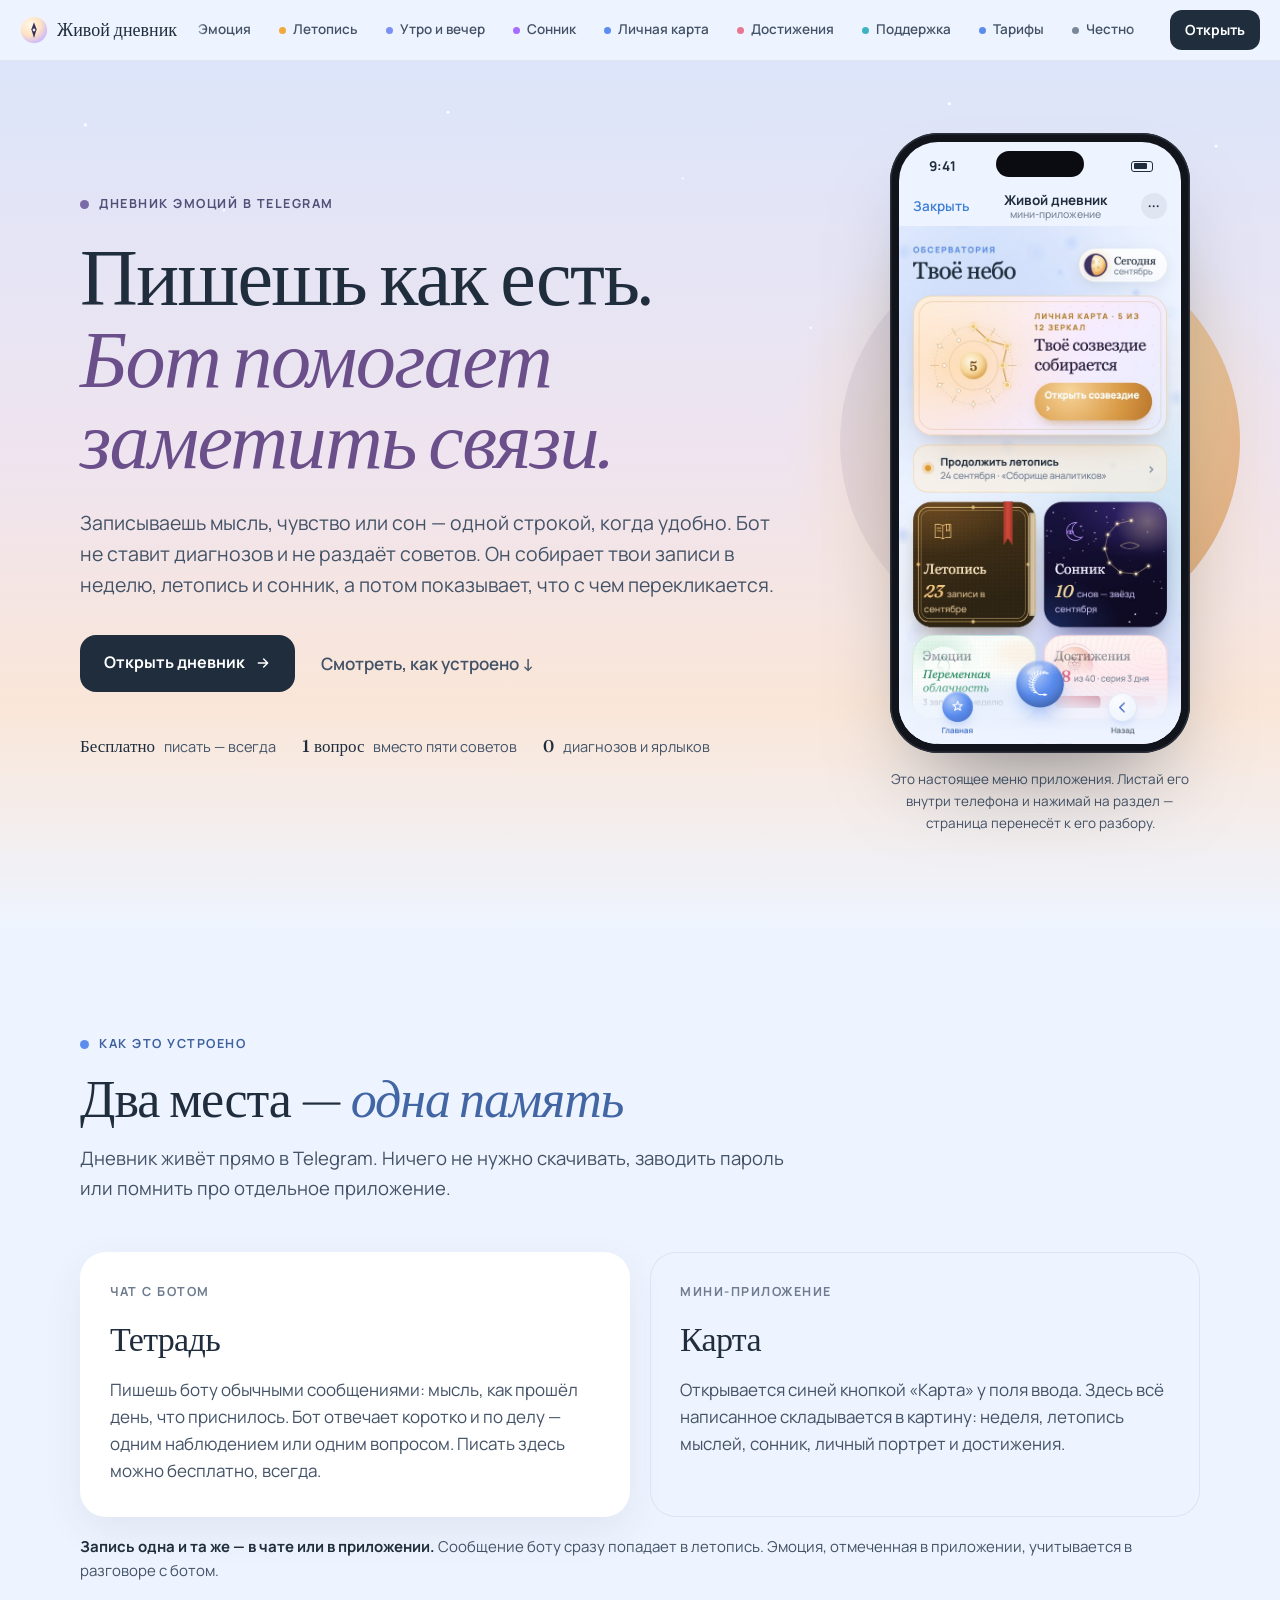
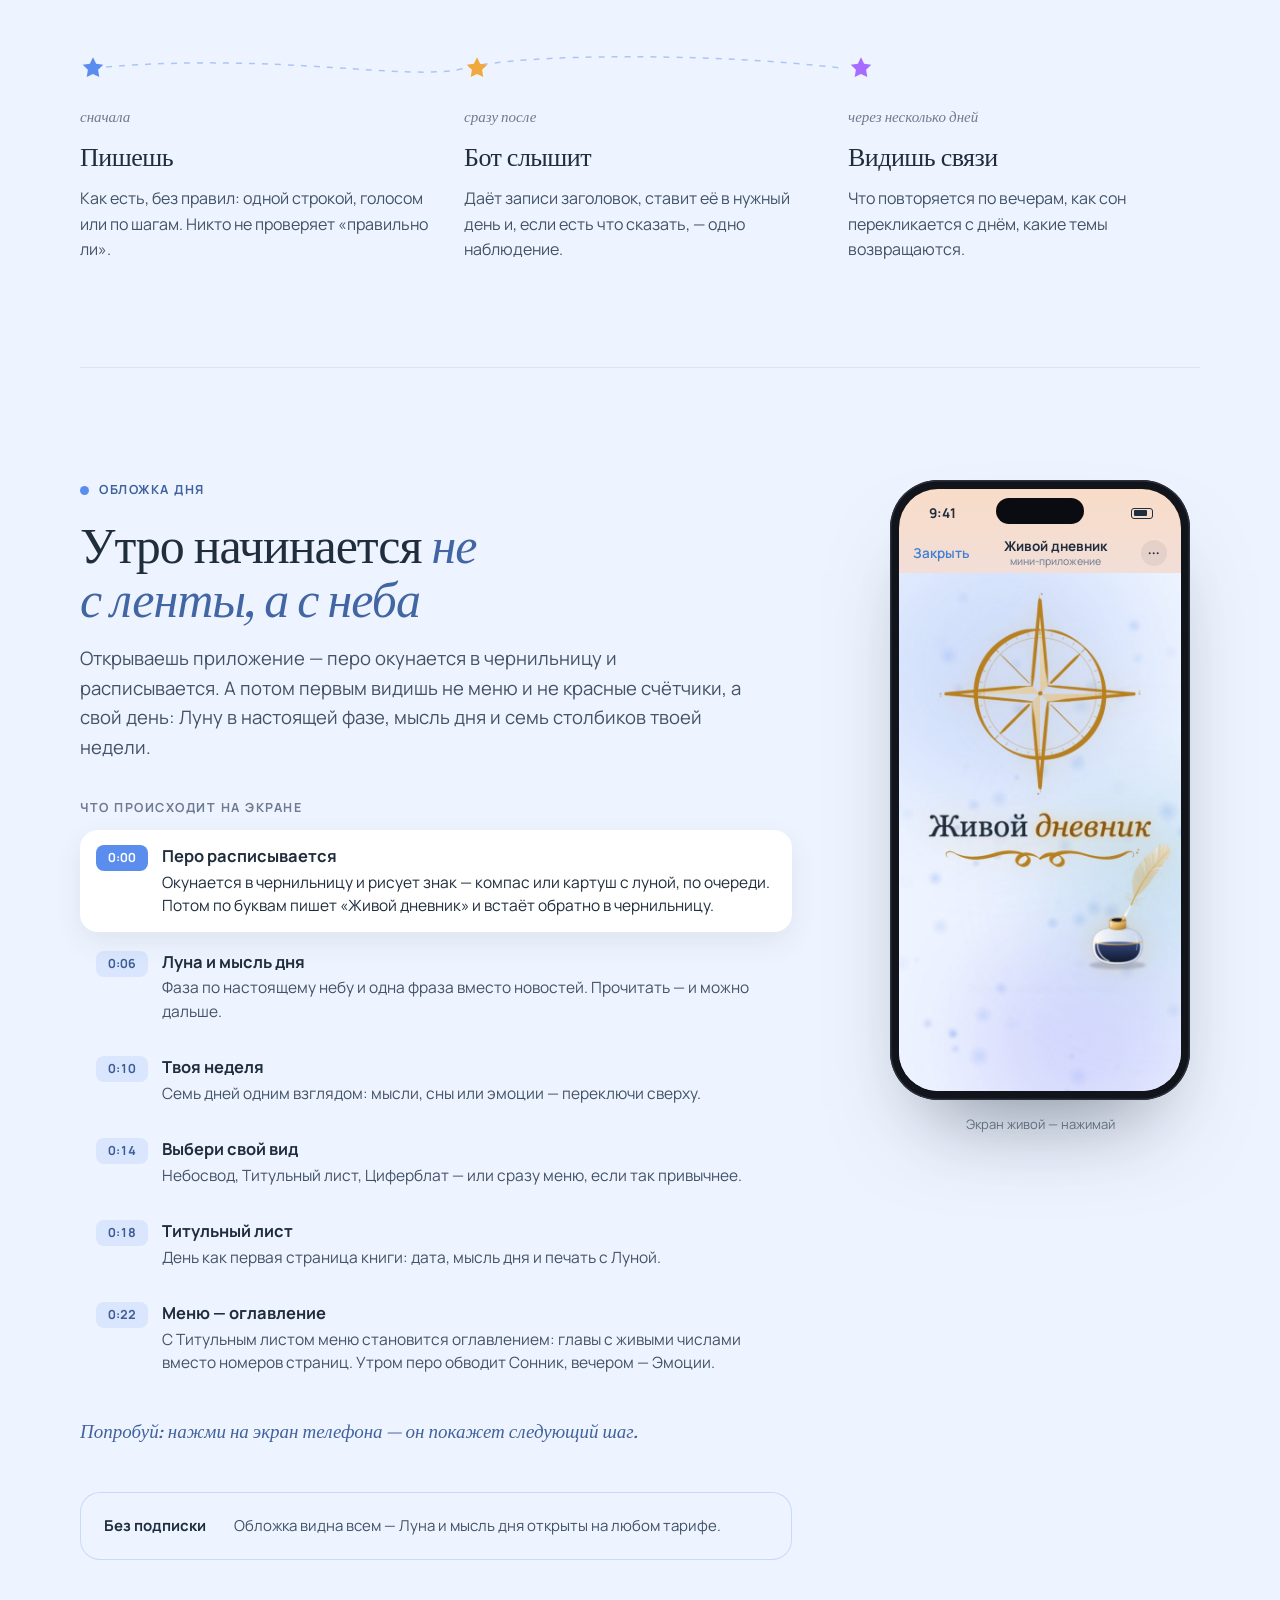
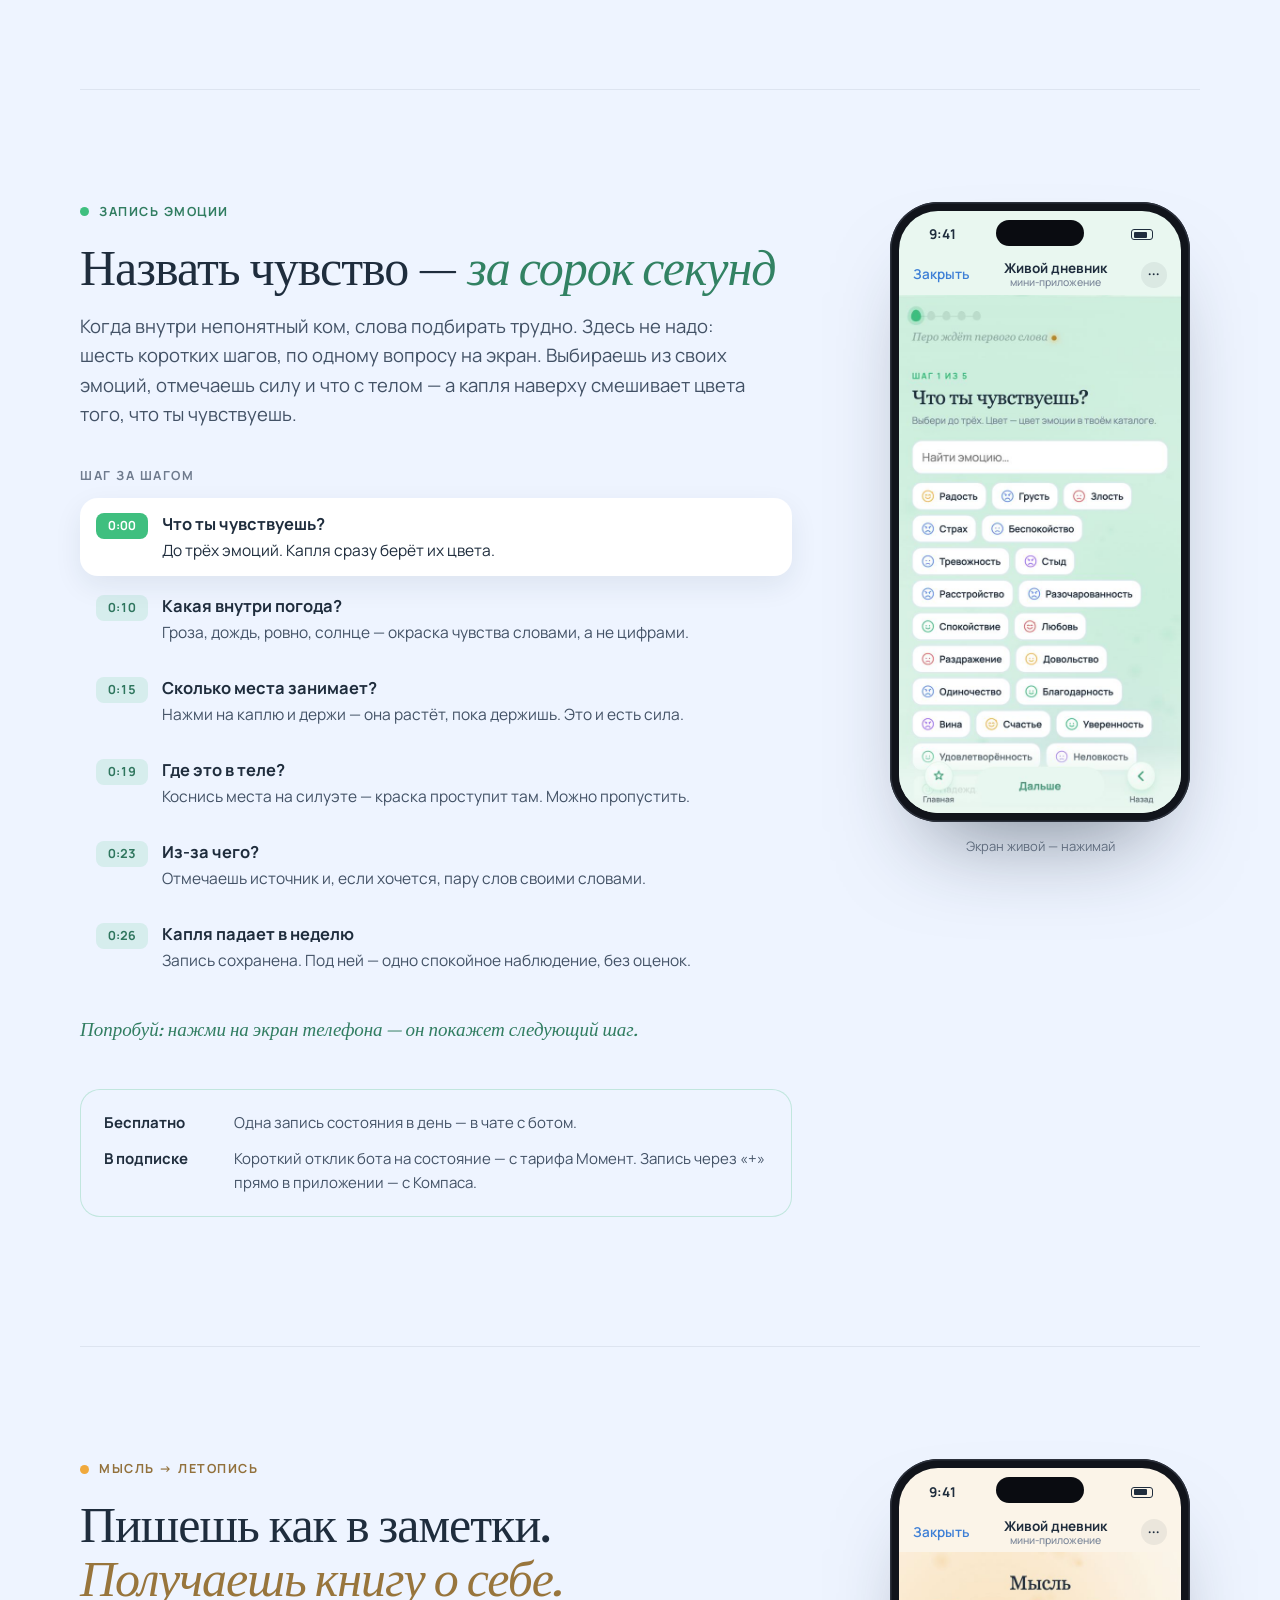
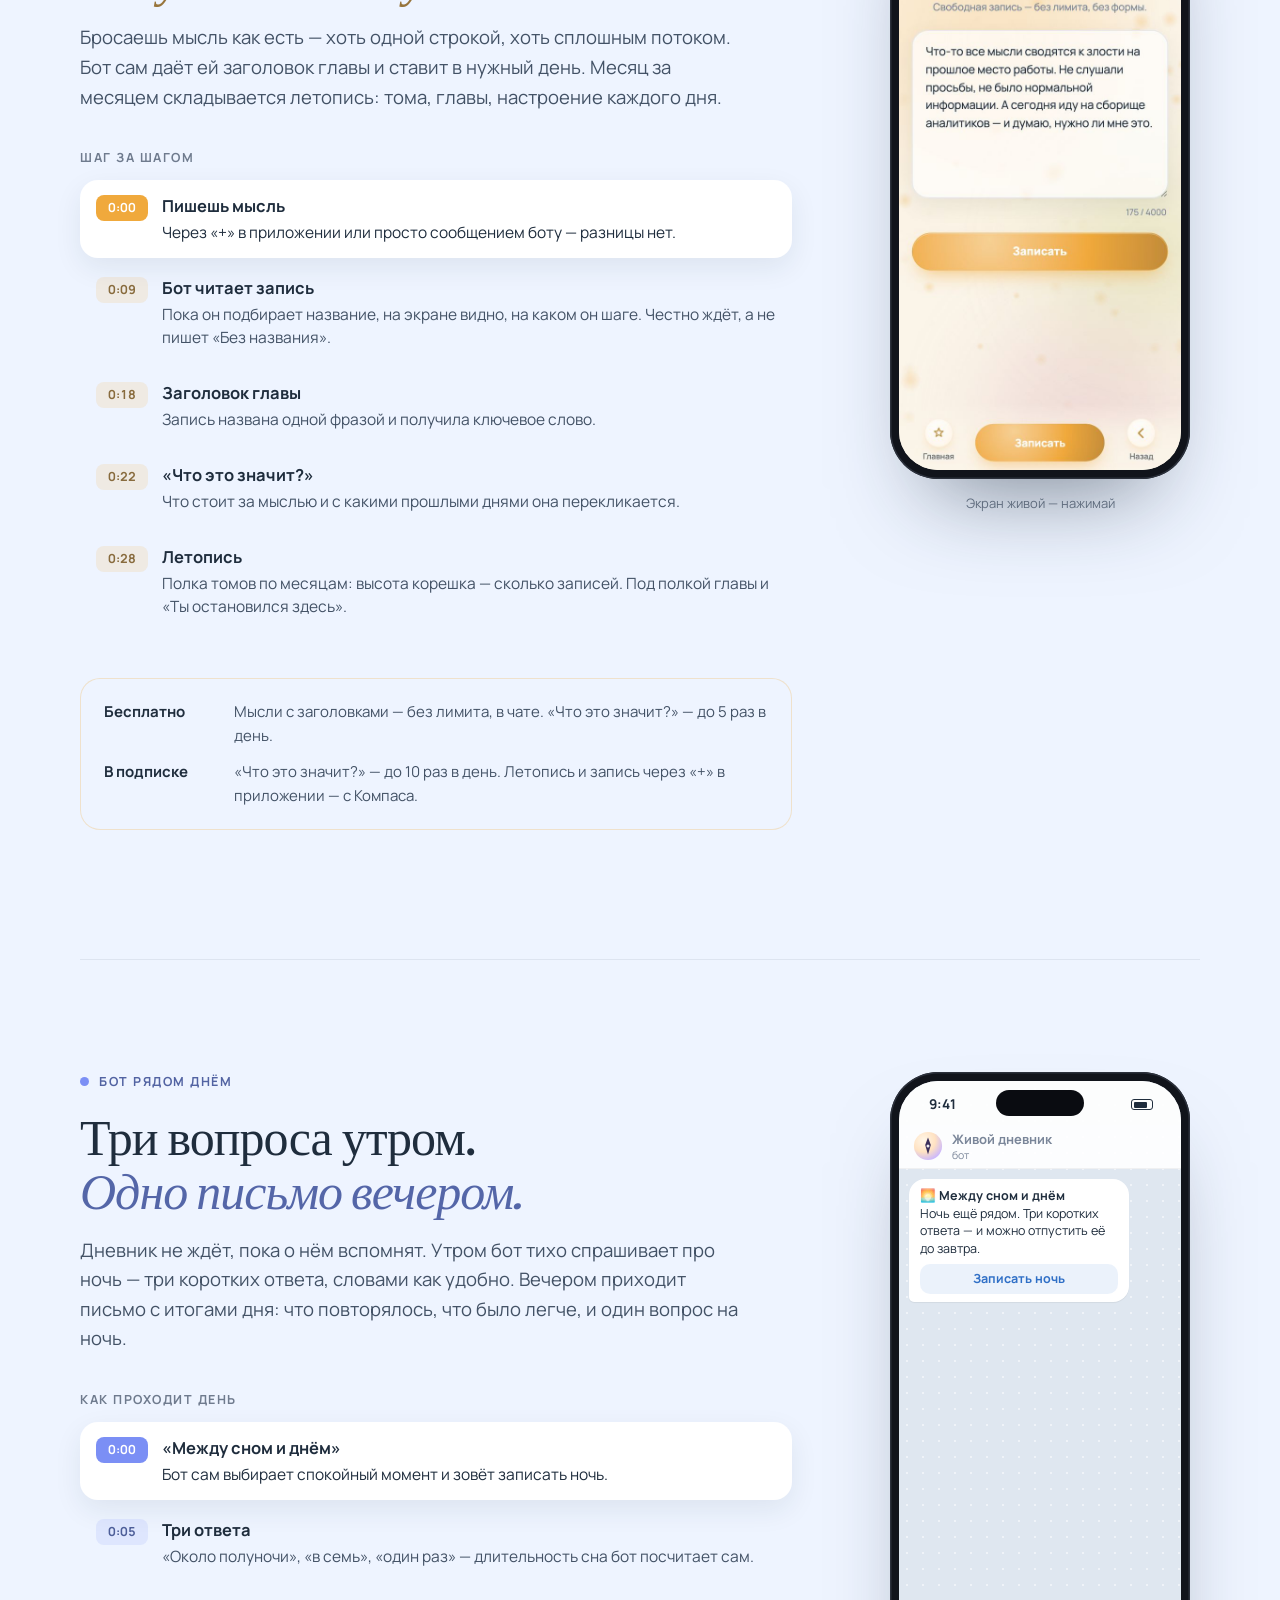
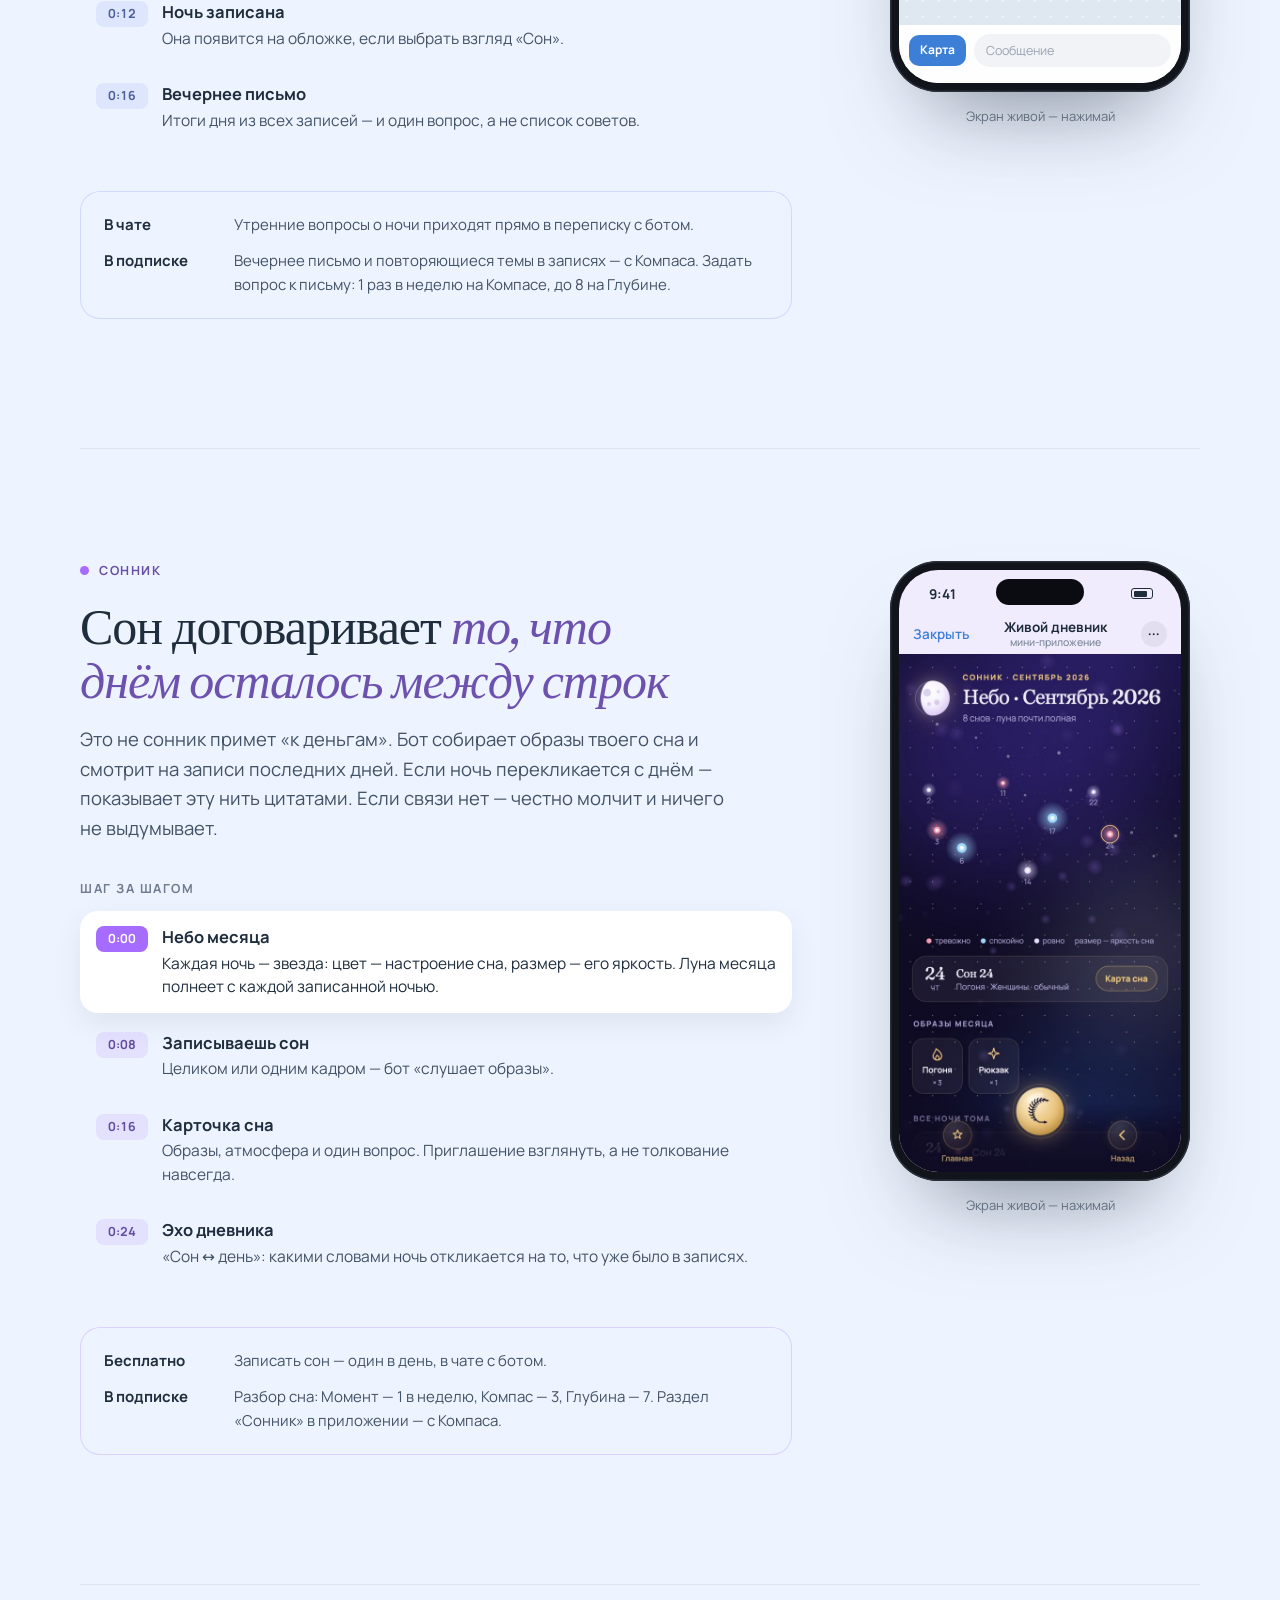
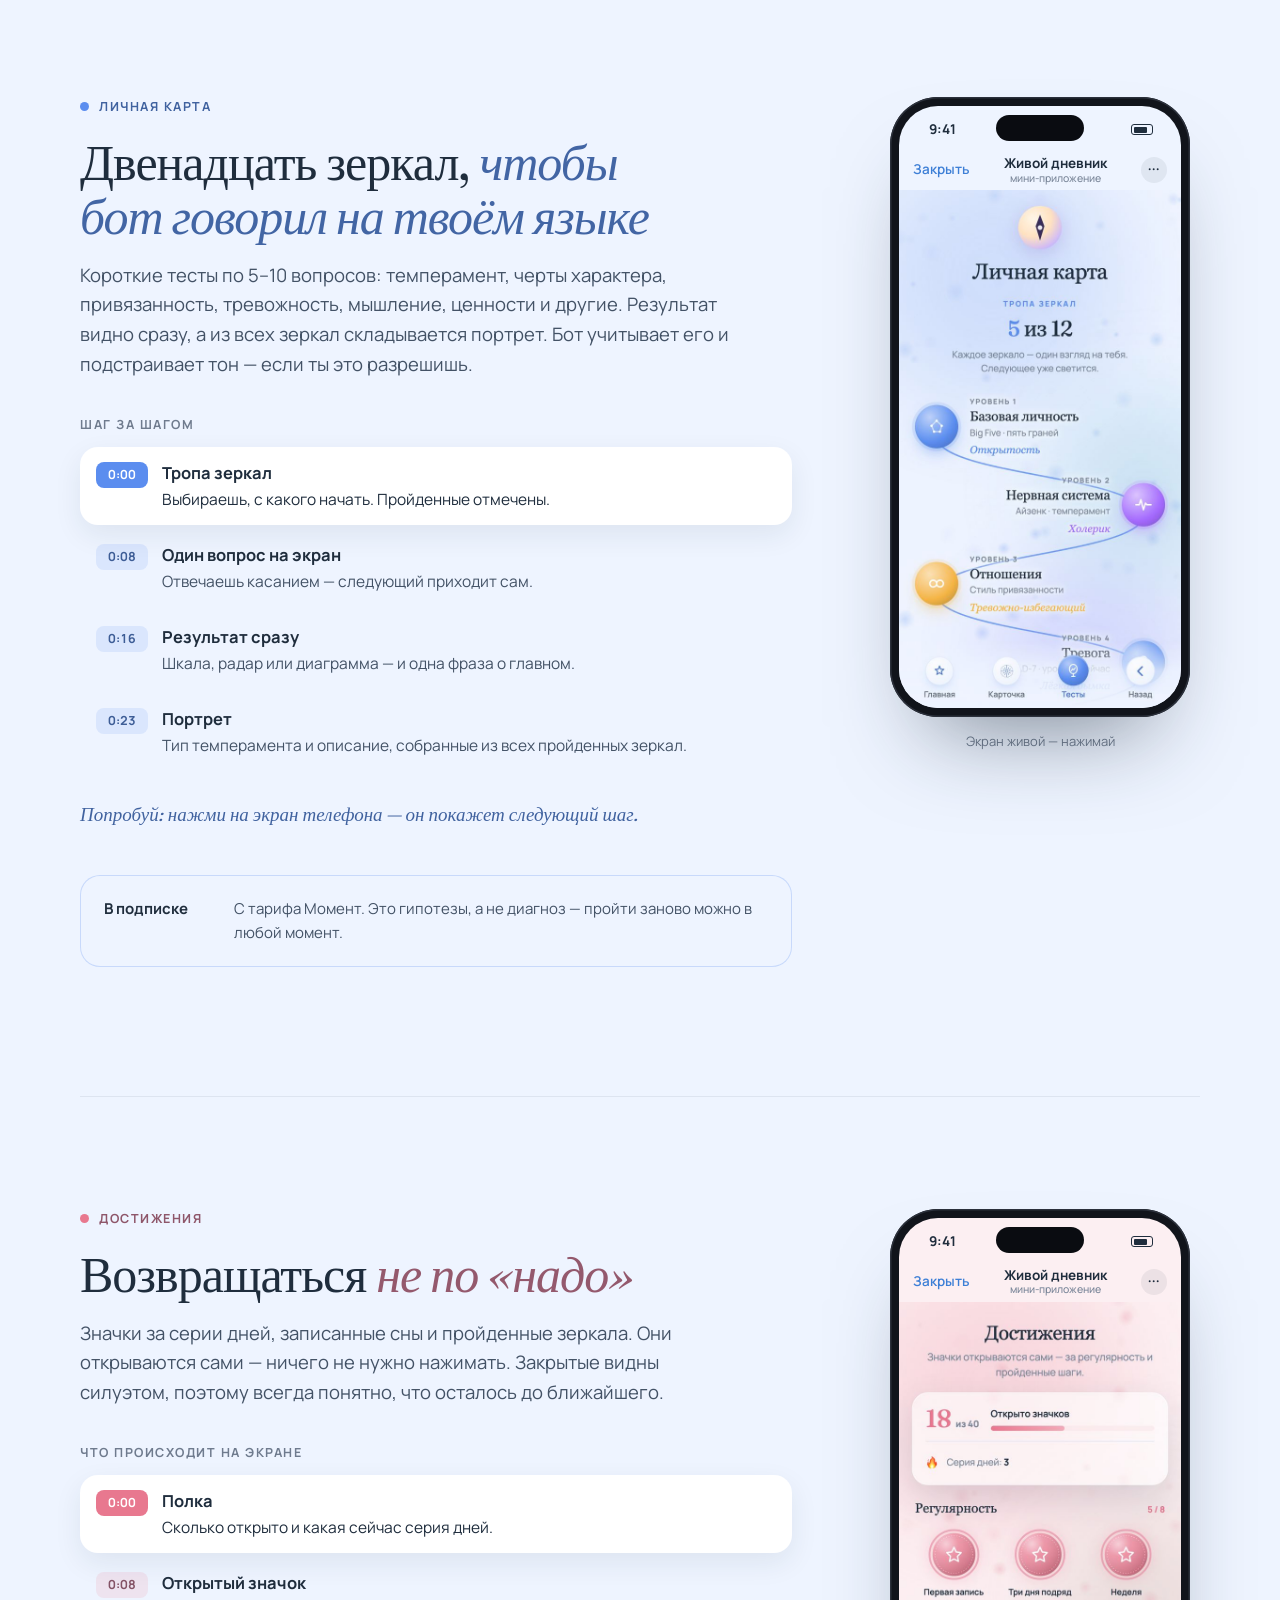
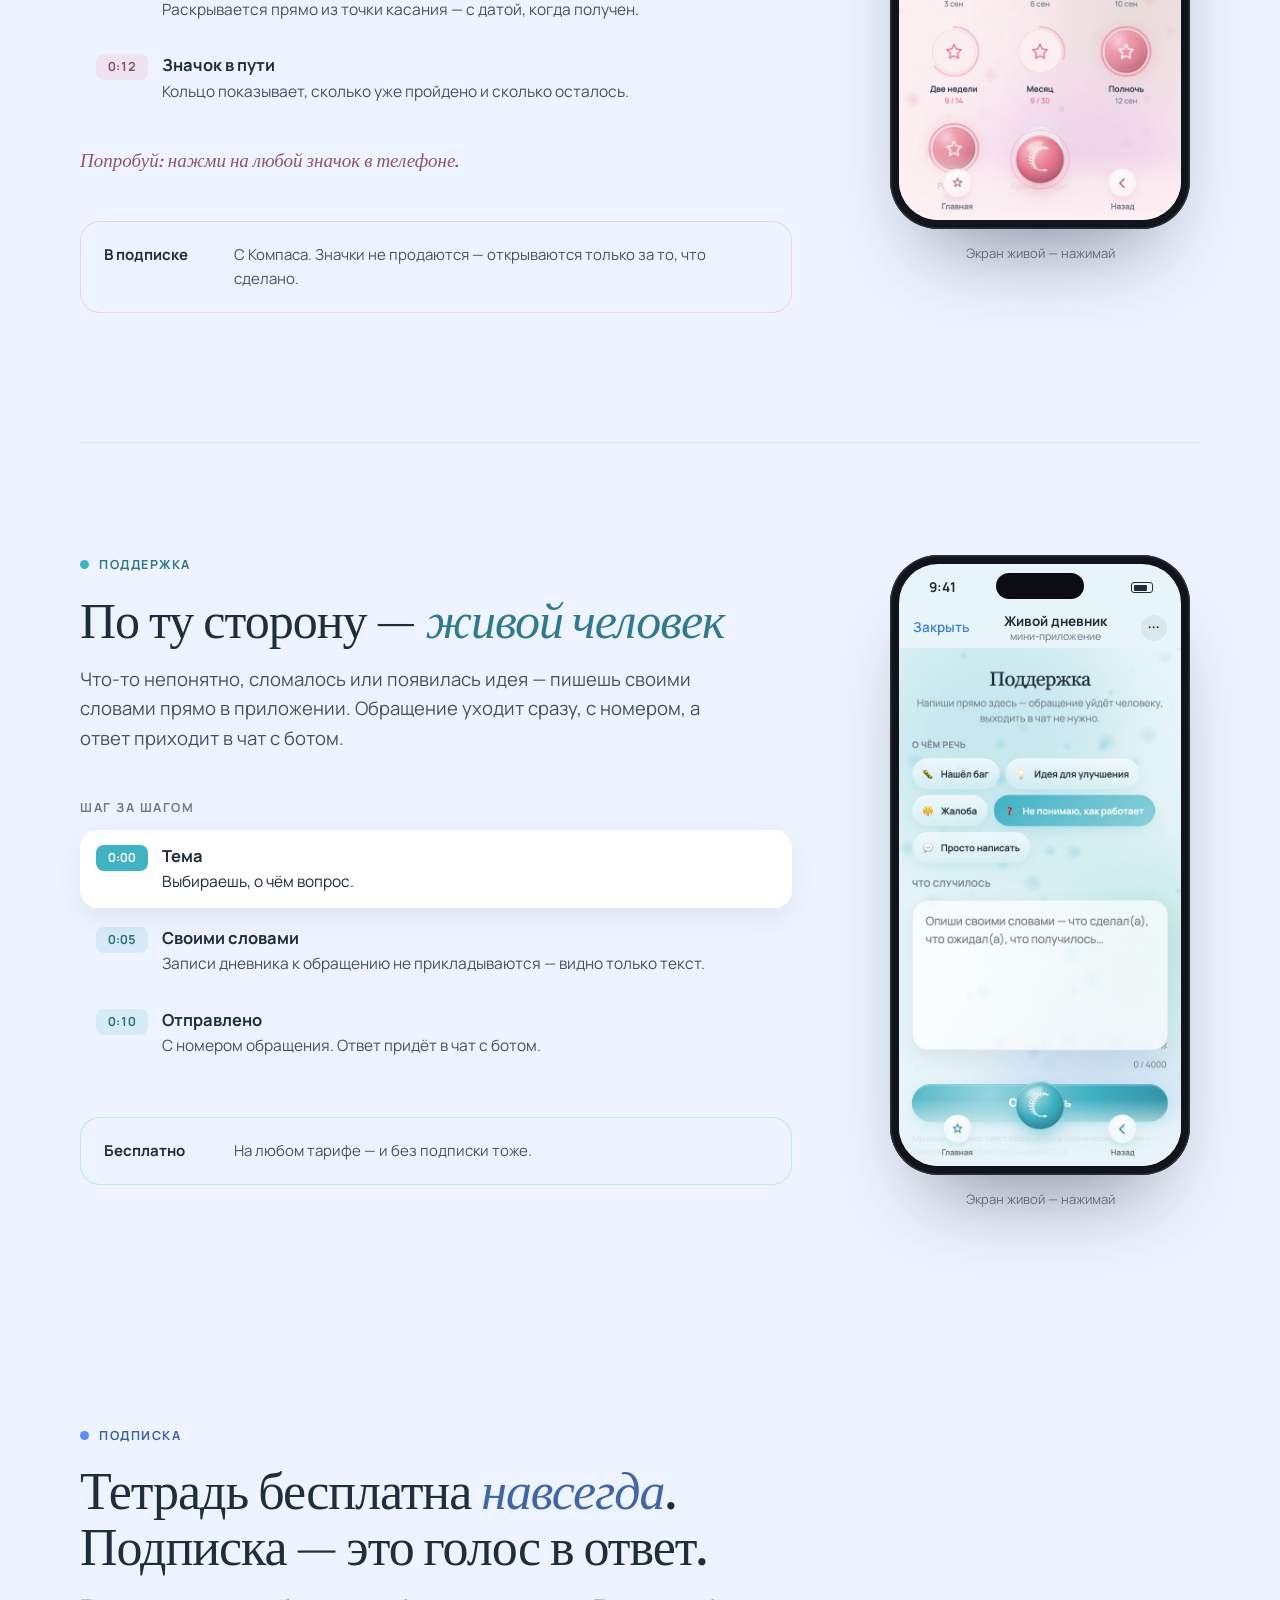
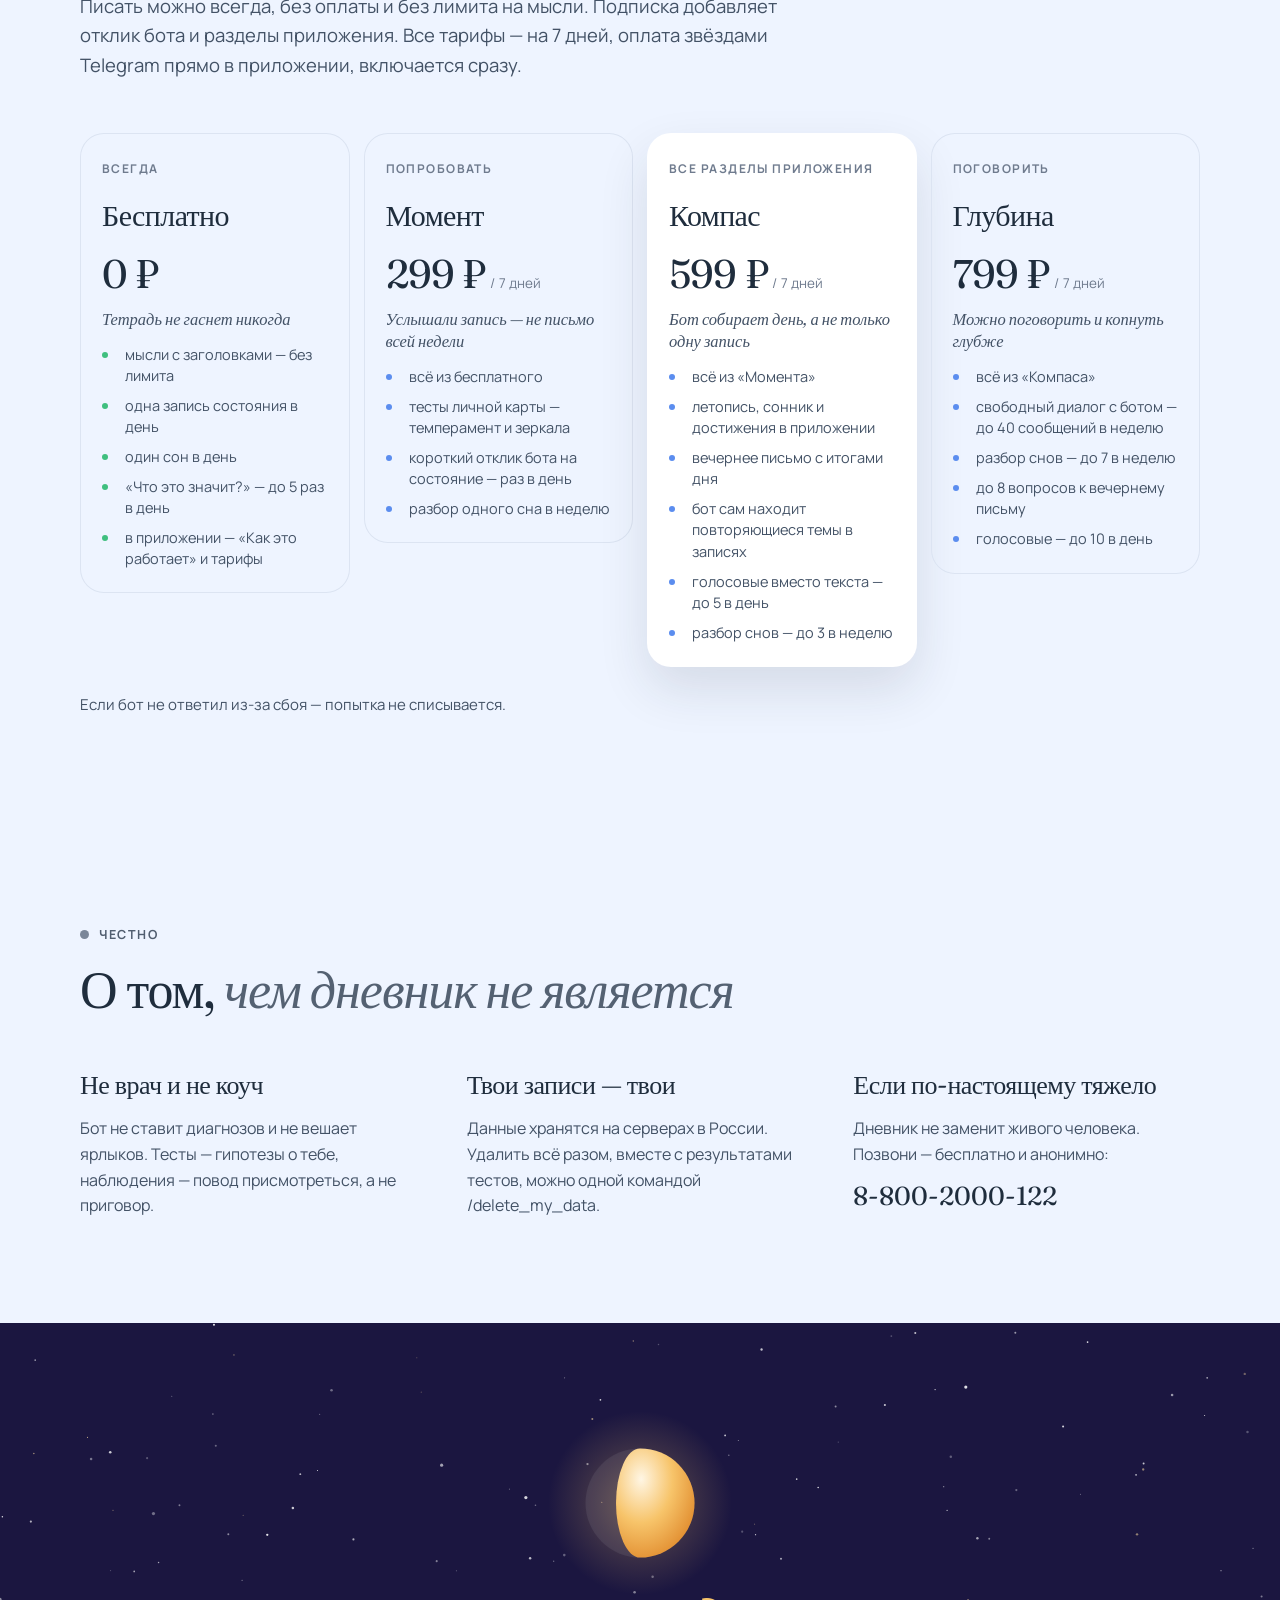
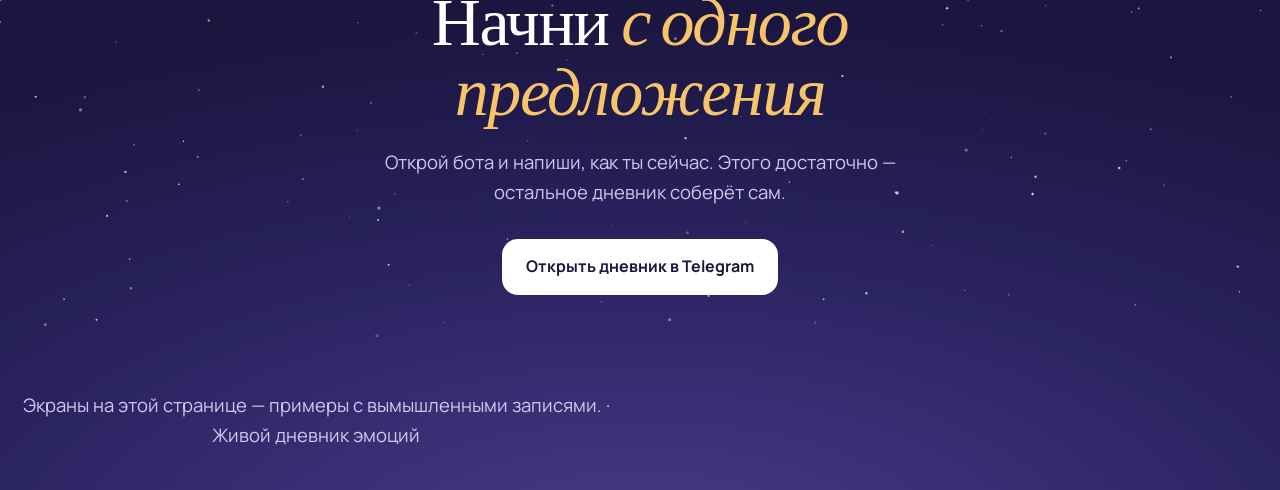
==== commit de1bda95: "Тур и инструкция: новый вид приложения — заставка с чернильницей, оглавление, настоящие экраны. Co-A" ====
--- a/tour/index.html
+++ b/tour/index.html
@@ -88,22 +88,12 @@
             <span class="island"></span>
             <div class="sbar"><span>9:41</span><i></i></div>
             <div class="tgbar"><span class="x">Закрыть</span><span class="t">Живой дневник<small>мини-приложение</small></span><span class="more">···</span></div>
-            <div class="st on">
-              <div><p class="m-eyebrow">Твоя карта дня</p><p class="m-h1">Личная карта</p></div>
-              <button class="m-card menu-hero" data-jump="#card" style="--c:#5B8DEF"><svg><use href="#emblem"/></svg><span><b>Личная карта</b><span class="m-sub">Пять зеркал о тебе</span><br><span class="go">Продолжить ›</span></span></button>
-              <div class="menu-pair">
-                <button class="m-card menu-tile" data-jump="#thought" style="--c:#F0A93C"><span class="ico"><svg viewBox="0 0 24 24" fill="none" stroke="currentColor" stroke-width="1.7" stroke-linecap="round" stroke-linejoin="round"><path d="M4 5.2c2.8-1.4 5.6-1.4 7.5 0v13.6c-1.9-1.4-4.7-1.4-7.5 0V5.2z"/><path d="M20 5.2c-2.8-1.4-5.6-1.4-7.5 0v13.6c1.9-1.4 4.7-1.4 7.5 0V5.2z"/></svg></span><b>Летопись твоих мыслей</b></button>
-                <button class="m-card menu-tile" data-jump="#dreams" style="--c:#A66BFF"><span class="ico"><svg viewBox="0 0 24 24" fill="none" stroke="currentColor" stroke-width="1.7" stroke-linecap="round" stroke-linejoin="round"><path d="M15.5 3.5a7.2 7.2 0 1 0 5.6 11.7A7.2 7.2 0 0 1 15.5 3.5z"/></svg></span><b>Сонник</b></button>
-              </div>
-              <button class="m-card menu-row" data-jump="#ach" style="--c:#E8788F"><span class="ico"><svg><use href="#star"/></svg></span><span><b>Достижения</b><span>Значки за регулярность</span></span><span class="chev">›</span></button>
-              <button class="m-card menu-row" data-jump="#help" style="--c:#3FB2C4"><span class="ico"><svg viewBox="0 0 24 24" fill="none" stroke="currentColor" stroke-width="1.8" stroke-linecap="round"><path d="M6.6 3H17.4A4 4 0 0 1 21.4 7V12.6A4 4 0 0 1 17.4 16.6H11.6L5.2 20.6L7.1 16.6H6.6A4 4 0 0 1 2.6 12.6V7A4 4 0 0 1 6.6 3Z"/></svg></span><span><b>Написать в поддержку</b><span>Ответит человек</span></span><span class="chev">›</span></button>
-              <button class="m-card menu-row menu-glass" data-jump="#plans" style="--c:#5B8DEF"><span class="ico"><svg viewBox="0 0 24 24" fill="none" stroke="currentColor" stroke-width="1.8" stroke-linecap="round" stroke-linejoin="round"><path d="M12 3l2.6 5.6 6.1.7-4.5 4.2 1.2 6L12 16.6 6.6 19.5l1.2-6L3.3 9.3l6.1-.7L12 3z"/></svg></span><span><b>Подписка</b><span>Что даёт каждый тариф</span></span><span class="chev">›</span></button>
-            </div>
-            <div class="tabbar"><span class="tab">Главная</span><button class="fab" data-jump="#emo" aria-label="Новая запись">+</button><span style="visibility:hidden">Назад</span></div>
+            <div class="st shot menu-shot on"><div class="shot-scroll"><div class="shot-page"><img src="shots/menu.jpg" alt="Меню приложения: Обсерватория — Личная карта, Летопись, Сонник, Эмоции, Достижения" decoding="async"><button class="spot" type="button" data-jump="#cover" aria-label="Сегодня" style="left:63.75%;top:2.26%;width:31.25%;height:3.25%"></button><button class="spot" type="button" data-jump="#card" aria-label="Личная карта" style="left:5.00%;top:6.90%;width:90.00%;height:13.72%"></button><button class="spot" type="button" data-jump="#thought" aria-label="Продолжить летопись" style="left:5.00%;top:21.55%;width:90.00%;height:4.71%"></button><button class="spot" type="button" data-jump="#thought" aria-label="Летопись" style="left:5.00%;top:27.19%;width:43.61%;height:12.36%"></button><button class="spot" type="button" data-jump="#dreams" aria-label="Сонник" style="left:51.39%;top:27.19%;width:43.61%;height:12.36%"></button><button class="spot" type="button" data-jump="#emo" aria-label="Эмоции" style="left:5.00%;top:40.31%;width:43.61%;height:14.80%"></button><button class="spot" type="button" data-jump="#ach" aria-label="Достижения" style="left:51.39%;top:40.31%;width:43.61%;height:14.80%"></button><button class="spot" type="button" data-jump="#how" aria-label="Как это работает" style="left:5.28%;top:64.39%;width:89.44%;height:4.10%"></button><button class="spot" type="button" data-jump="#help" aria-label="Поддержка" style="left:5.28%;top:68.49%;width:89.44%;height:4.10%"></button><button class="spot" type="button" data-jump="#cover" aria-label="Настройки" style="left:5.28%;top:72.58%;width:89.44%;height:4.10%"></button><button class="spot" type="button" data-jump="#plans" aria-label="Подписка" style="left:5.28%;top:76.68%;width:89.44%;height:4.10%"></button></div></div></div>
+            <img class="shot-bar" src="shots/menu-bar.png" alt="" aria-hidden="true">
           </div>
         </div>
       </div>
-      <p class="hero-note">Это настоящее меню приложения. Нажми на раздел — страница перенесёт к его разбору.</p>
+      <p class="hero-note">Это настоящее меню приложения. Листай его внутри телефона и нажимай на раздел — страница перенесёт к его разбору.</p>
     </div>
   </div>
 </section>
@@ -140,19 +130,21 @@
   <div class="sec-head">
     <p class="eyebrow"><span class="dot"></span>Обложка дня</p>
     <h2>Утро начинается <em>не с ленты, а с неба</em></h2>
-    <p class="lead">Открываешь приложение — и первым видишь не меню и не красные счётчики, а свой день: Луну в настоящей фазе, мысль дня и семь столбиков твоей недели.</p>
+    <p class="lead">Открываешь приложение — перо окунается в чернильницу и расписывается. А потом первым видишь не меню и не красные счётчики, а свой день: Луну в настоящей фазе, мысль дня и семь столбиков твоей недели.</p>
   </div>
   <div class="sec-body">
     <div>
       <p class="steps-title">Что происходит на экране</p>
       <ol class="steps" data-steps>
-        <li><button data-t="0:00" data-state="0" data-hl="moon"><span class="tc">0:00</span><span class="st-text"><b>Луна дорастает до сегодня</b>Фаза считается по настоящему небу: растущая светится справа, убывающая — слева.</span></button></li>
-        <li><button data-t="0:04" data-state="0" data-hl="quote"><span class="tc">0:04</span><span class="st-text"><b>Мысль дня</b>Одна фраза на небе вместо новостей. Прочитать — и можно дальше.</span></button></li>
-        <li><button data-t="0:08" data-state="0" data-hl="week"><span class="tc">0:08</span><span class="st-text"><b>Твоя неделя</b>Семь дней одним взглядом: эмоции, записи или сон — переключи внизу.</span></button></li>
-        <li><button data-t="0:13" data-state="1"><span class="tc">0:13</span><span class="st-text"><b>Выбери свой вид</b>Небосвод, Титульный лист, Циферблат — или сразу меню, если так привычнее.</span></button></li>
-      </ol>
-    </div>
-    <p class="try">Попробуй: нажми «Записи» или «Сон» под неделей в телефоне.</p>
+        <li><button data-t="0:00" data-state="0"><span class="tc">0:00</span><span class="st-text"><b>Перо расписывается</b>Окунается в чернильницу и рисует знак — компас или картуш с луной, по очереди. Потом по буквам пишет «Живой дневник» и встаёт обратно в чернильницу.</span></button></li>
+        <li><button data-t="0:06" data-state="1"><span class="tc">0:06</span><span class="st-text"><b>Луна и мысль дня</b>Фаза по настоящему небу и одна фраза вместо новостей. Прочитать — и можно дальше.</span></button></li>
+        <li><button data-t="0:10" data-state="1"><span class="tc">0:10</span><span class="st-text"><b>Твоя неделя</b>Семь дней одним взглядом: мысли, сны или эмоции — переключи сверху.</span></button></li>
+        <li><button data-t="0:14" data-state="2"><span class="tc">0:14</span><span class="st-text"><b>Выбери свой вид</b>Небосвод, Титульный лист, Циферблат — или сразу меню, если так привычнее.</span></button></li>
+        <li><button data-t="0:18" data-state="3"><span class="tc">0:18</span><span class="st-text"><b>Титульный лист</b>День как первая страница книги: дата, мысль дня и печать с Луной.</span></button></li>
+        <li><button data-t="0:22" data-state="4"><span class="tc">0:22</span><span class="st-text"><b>Меню — оглавление</b>С Титульным листом меню становится оглавлением: главы с живыми числами вместо номеров страниц. Утром перо обводит Сонник, вечером — Эмоции.</span></button></li>
+      </ol>
+    </div>
+    <p class="try">Попробуй: нажми на экран телефона — он покажет следующий шаг.</p>
     <dl class="access">
       <div><dt>Без подписки</dt><dd>Обложка видна всем — Луна и мысль дня открыты на любом тарифе.</dd></div>
     </dl>
@@ -163,30 +155,12 @@
         <span class="island"></span>
         <div class="sbar"><span>9:41</span><i></i></div>
         <div class="tgbar"><span class="x">Закрыть</span><span class="t">Живой дневник<small>мини-приложение</small></span><span class="more">···</span></div>
-        <div class="st on">
-          <div class="cover-top"><span>Четверг, 10 сентября</span><span>Доброе утро</span></div>
-          <div class="cover-moon" data-hl-id="moon"><svg viewBox="0 0 88 88"><circle cx="44" cy="44" r="40" fill="#3a2b56" opacity=".22"/><path class="moon-lit" data-k=".72" fill="url(#amberG)" d="M44 4A40 40 0 0 1 44 84A17.6 40 0 0 1 44 4Z"/></svg></div>
-          <p class="cover-phase">Растущая Луна ▲<small>время собирать, а не начинать заново</small></p>
-          <div class="cover-quote" data-hl-id="quote"><p class="m-lbl">Мысль дня</p><p>«Не всё тяжёлое нужно решать сегодня. Иногда достаточно назвать».</p></div>
-          <div class="m-card push" data-hl-id="week">
-            <div class="week-top">Твоя неделя <span data-lens-word>ровно</span></div>
-            <div class="bars" data-bars><i style="--h:52%"></i><i style="--h:70%"></i><i style="--h:34%"></i><i style="--h:52%"></i><i style="--h:88%"></i><i style="--h:70%"></i><i style="--h:52%"></i></div>
-            <div class="days"><span>пн</span><span>вт</span><span>ср</span><span>чт</span><span>пт</span><span>сб</span><span>вс</span></div>
-            <div class="lens"><button class="sel" data-lens="emo">Эмоции</button><button data-lens="rec">Записи</button><button data-lens="sleep">Сон</button></div>
-          </div>
-        </div>
-        <div class="st">
-          <p class="m-h1">Настройки</p>
-          <p class="m-sub">Приложение подстраивается под тебя, а не наоборот.</p>
-          <p class="m-lbl">Первый экран</p>
-          <div class="covers" data-pickgroup>
-            <button class="cov sel" data-pick><i class="c1"></i>Небосвод</button>
-            <button class="cov" data-pick><i class="c2"></i>Титульный лист</button>
-            <button class="cov" data-pick><i class="c3"></i>Циферблат</button>
-            <button class="cov" data-pick><i class="c4"></i>Сразу меню</button>
-          </div>
-        </div>
-        <div class="tabbar"><span class="tab">Главная</span><span class="fab" aria-hidden="true">+</span><span>Назад</span></div>
+
+        <div class="st shot on"><img src="shots/splash.jpg" alt="Заставка: перо нарисовало компас, написало «Живой дневник» и встало в чернильницу" loading="lazy" decoding="async"><button class="shot-tap" type="button" data-next aria-label="Следующий шаг"></button></div>
+        <div class="st shot"><img src="shots/cover-sky.jpg" alt="Обложка дня: Луна, мысль дня и неделя" loading="lazy" decoding="async"><button class="shot-tap" type="button" data-next aria-label="Следующий шаг"></button></div>
+        <div class="st shot"><img src="shots/cover-view.jpg" alt="Настройки: выбор вида первого экрана" loading="lazy" decoding="async"><button class="shot-tap" type="button" data-next aria-label="Следующий шаг"></button></div>
+        <div class="st shot"><img src="shots/cover-leaf.jpg" alt="Обложка «Титульный лист»" loading="lazy" decoding="async"><button class="shot-tap" type="button" data-next aria-label="Следующий шаг"></button></div>
+        <div class="st shot"><img src="shots/menu-book.jpg" alt="Меню-оглавление: главы с числами, перо обвело Сонник" loading="lazy" decoding="async"><button class="shot-tap" type="button" data-step="0" aria-label="С начала"></button></div>
       </div>
     </div>
   </div>
@@ -204,14 +178,14 @@
       <p class="steps-title">Шаг за шагом</p>
       <ol class="steps" data-steps>
         <li><button data-t="0:00"><span class="tc">0:00</span><span class="st-text"><b>Что ты чувствуешь?</b>До трёх эмоций. Капля сразу берёт их цвета.</span></button></li>
-        <li><button data-t="0:10"><span class="tc">0:10</span><span class="st-text"><b>Как это ощущалось?</b>От «на дне» до «на подъёме» — словами, не цифрами.</span></button></li>
-        <li><button data-t="0:15"><span class="tc">0:15</span><span class="st-text"><b>Насколько сильно?</b>От «едва теплится» до «захватывает полностью». Капля растёт вместе с силой.</span></button></li>
-        <li><button data-t="0:19"><span class="tc">0:19</span><span class="st-text"><b>Что с телом?</b>Где это отзывается. Можно пропустить.</span></button></li>
+        <li><button data-t="0:10"><span class="tc">0:10</span><span class="st-text"><b>Какая внутри погода?</b>Гроза, дождь, ровно, солнце — окраска чувства словами, а не цифрами.</span></button></li>
+        <li><button data-t="0:15"><span class="tc">0:15</span><span class="st-text"><b>Сколько места занимает?</b>Нажми на каплю и держи — она растёт, пока держишь. Это и есть сила.</span></button></li>
+        <li><button data-t="0:19"><span class="tc">0:19</span><span class="st-text"><b>Где это в теле?</b>Коснись места на силуэте — краска проступит там. Можно пропустить.</span></button></li>
         <li><button data-t="0:23"><span class="tc">0:23</span><span class="st-text"><b>Из-за чего?</b>Отмечаешь источник и, если хочется, пару слов своими словами.</span></button></li>
         <li><button data-t="0:26"><span class="tc">0:26</span><span class="st-text"><b>Капля падает в неделю</b>Запись сохранена. Под ней — одно спокойное наблюдение, без оценок.</span></button></li>
       </ol>
     </div>
-    <p class="try">Попробуй: выбери эмоции в телефоне — капля перекрасится.</p>
+    <p class="try">Попробуй: нажми на экран телефона — он покажет следующий шаг.</p>
     <dl class="access">
       <div><dt>Бесплатно</dt><dd>Одна запись состояния в день — в чате с ботом.</dd></div>
       <div><dt>В подписке</dt><dd>Короткий отклик бота на состояние — с тарифа Момент. Запись через «+» прямо в приложении — с Компаса.</dd></div>
@@ -224,87 +198,12 @@
         <div class="sbar"><span>9:41</span><i></i></div>
         <div class="tgbar"><span class="x">Закрыть</span><span class="t">Живой дневник<small>мини-приложение</small></span><span class="more">···</span></div>
 
-        <div class="st on">
-          <div class="m-progress"><span style="width:16%"></span></div>
-          <div class="drop-wrap"><span class="drop" data-drop></span></div>
-          <p class="m-q">Что ты чувствуешь?</p>
-          <p class="m-sub">Можно выбрать до трёх</p>
-          <div class="m-chips" data-emo-chips>
-            <button class="m-chip" style="--c:#F5B544" data-hex="#F5B544">Радость</button>
-            <button class="m-chip" style="--c:#5BC0A8" data-hex="#5BC0A8">Спокойствие</button>
-            <button class="m-chip sel" style="--c:#9B7FD1" data-hex="#9B7FD1">Тревога</button>
-            <button class="m-chip sel" style="--c:#8C9AAE" data-hex="#8C9AAE">Усталость</button>
-            <button class="m-chip" style="--c:#E0795B" data-hex="#E0795B">Раздражение</button>
-            <button class="m-chip" style="--c:#6F8FCF" data-hex="#6F8FCF">Грусть</button>
-            <button class="m-chip" style="--c:#E8A0BF" data-hex="#E8A0BF">Благодарность</button>
-            <button class="m-chip" style="--c:#5B8DEF" data-hex="#5B8DEF">Интерес</button>
-          </div>
-          <button class="m-btn push" data-next>Дальше</button>
-        </div>
-
-        <div class="st">
-          <div class="m-progress"><span style="width:33%"></span></div>
-          <p class="m-q">Как это ощущалось?</p>
-          <div class="m-rows" data-pickgroup>
-            <button class="m-row" data-pick><b>Очень плохо</b> — больно, на дне</button>
-            <button class="m-row sel" data-pick><b>Плохо</b> — тяжело, давит</button>
-            <button class="m-row" data-pick><b>Нейтрально</b> — просто есть</button>
-            <button class="m-row" data-pick><b>Хорошо</b> — легко, спокойно</button>
-            <button class="m-row" data-pick><b>Очень хорошо</b> — тепло, на подъёме</button>
-          </div>
-          <button class="m-btn push" data-next>Дальше</button>
-        </div>
-
-        <div class="st">
-          <div class="m-progress"><span style="width:50%"></span></div>
-          <p class="m-q">Насколько сильно?</p>
-          <div class="m-rows" data-pickgroup data-volume>
-            <button class="m-row" data-pick data-v="1"><b>1</b> · едва теплится, почти не замечаю</button>
-            <button class="m-row" data-pick data-v="2"><b>2</b> · есть, чувствую, но тихо</button>
-            <button class="m-row sel" data-pick data-v="3"><b>3</b> · ощутимо, занимает внимание</button>
-            <button class="m-row" data-pick data-v="4"><b>4</b> · сильно, трудно не замечать</button>
-            <button class="m-row" data-pick data-v="5"><b>5</b> · захватывает полностью</button>
-          </div>
-          <button class="m-btn push" data-next>Дальше</button>
-        </div>
-
-        <div class="st">
-          <div class="m-progress"><span style="width:66%"></span></div>
-          <p class="m-q">Что с телом?</p>
-          <p class="m-sub">Оба вопроса необязательны</p>
-          <p class="m-lbl">Состояние</p>
-          <div class="m-chips" data-multi>
-            <button class="m-chip sel">Напряжение</button><button class="m-chip">Тяжесть</button><button class="m-chip">Пустота</button><button class="m-chip">Лёгкость</button><button class="m-chip">Не замечаю</button>
-          </div>
-          <p class="m-lbl">Где отзывается</p>
-          <div class="m-chips" data-multi>
-            <button class="m-chip">Голова</button><button class="m-chip sel">Плечи</button><button class="m-chip">Грудь</button><button class="m-chip">Живот</button><button class="m-chip">Руки</button>
-          </div>
-          <button class="m-btn push" data-next>Дальше</button>
-        </div>
-
-        <div class="st">
-          <div class="m-progress"><span style="width:84%"></span></div>
-          <p class="m-q">Из-за чего?</p>
-          <div class="m-chips" data-multi>
-            <button class="m-chip sel">Работа</button><button class="m-chip">Близкие</button><button class="m-chip">Здоровье</button><button class="m-chip">Деньги</button><button class="m-chip">Сон</button><button class="m-chip">Будущее</button>
-          </div>
-          <div class="input-line">после долгого созвона с командой</div>
-          <p class="m-sub">Записать так — или ответить ещё на три вопроса: мысли, потребность, действие.</p>
-          <button class="m-btn push" data-next>Записать так</button>
-          <button class="m-ghost">Глубже</button>
-        </div>
-
-        <div class="st">
-          <div class="reveal-drop" data-fall><span class="drop" data-drop></span><span class="ring"></span></div>
-          <p class="m-eyebrow" style="text-align:center">Легло в твою неделю</p>
-          <p class="emo-title" data-emo-title>Тревога · Усталость</p>
-          <p class="emo-meta">плохо · сила 3 из 5 · плечи · работа</p>
-          <div class="m-card obs"><span class="m-lbl">Наблюдение</span>Усталость на этой неделе чаще приходит вечером, после долгих разговоров. Во вторник было похоже.</div>
-          <button class="m-btn push" data-step="0">Готово</button>
-        </div>
-
-        <div class="tabbar"><span class="tab">Главная</span><span class="fab" aria-hidden="true">+</span><span>Назад</span></div>
+        <div class="st shot on"><img src="shots/emo-1.jpg" alt="Шаг 1: что ты чувствуешь" loading="lazy" decoding="async"><button class="shot-tap" type="button" data-next aria-label="Следующий шаг"></button></div>
+        <div class="st shot"><img src="shots/emo-2.jpg" alt="Шаг 2: какая внутри погода" loading="lazy" decoding="async"><button class="shot-tap" type="button" data-next aria-label="Следующий шаг"></button></div>
+        <div class="st shot"><img src="shots/emo-3.jpg" alt="Шаг 3: сколько места занимает" loading="lazy" decoding="async"><button class="shot-tap" type="button" data-next aria-label="Следующий шаг"></button></div>
+        <div class="st shot"><img src="shots/emo-4.jpg" alt="Шаг 4: где это в теле" loading="lazy" decoding="async"><button class="shot-tap" type="button" data-next aria-label="Следующий шаг"></button></div>
+        <div class="st shot"><img src="shots/emo-5.jpg" alt="Шаг 5: из-за чего" loading="lazy" decoding="async"><button class="shot-tap" type="button" data-next aria-label="Следующий шаг"></button></div>
+        <div class="st shot"><img src="shots/emo-6.jpg" alt="Эмоция легла в неделю" loading="lazy" decoding="async"><button class="shot-tap" type="button" data-step="0" aria-label="С начала"></button></div>
       </div>
     </div>
   </div>
@@ -322,10 +221,10 @@
       <p class="steps-title">Шаг за шагом</p>
       <ol class="steps" data-steps>
         <li><button data-t="0:00"><span class="tc">0:00</span><span class="st-text"><b>Пишешь мысль</b>Через «+» в приложении или просто сообщением боту — разницы нет.</span></button></li>
-        <li><button data-t="0:09"><span class="tc">0:09</span><span class="st-text"><b>Печать дышит</b>Пока бот читает запись и подбирает ей название. Честно ждёт, а не пишет «Без названия».</span></button></li>
+        <li><button data-t="0:09"><span class="tc">0:09</span><span class="st-text"><b>Бот читает запись</b>Пока он подбирает название, на экране видно, на каком он шаге. Честно ждёт, а не пишет «Без названия».</span></button></li>
         <li><button data-t="0:18"><span class="tc">0:18</span><span class="st-text"><b>Заголовок главы</b>Запись названа одной фразой и получила ключевое слово.</span></button></li>
         <li><button data-t="0:22"><span class="tc">0:22</span><span class="st-text"><b>«Что это значит?»</b>Что стоит за мыслью и с какими прошлыми днями она перекликается.</span></button></li>
-        <li><button data-t="0:28"><span class="tc">0:28</span><span class="st-text"><b>Летопись</b>Тома по месяцам. У главы видна толщина — сколько дней в ней прожито.</span></button></li>
+        <li><button data-t="0:28"><span class="tc">0:28</span><span class="st-text"><b>Летопись</b>Полка томов по месяцам: высота корешка — сколько записей. Под полкой главы и «Ты остановился здесь».</span></button></li>
       </ol>
     </div>
     <dl class="access">
@@ -340,51 +239,11 @@
         <div class="sbar"><span>9:41</span><i></i></div>
         <div class="tgbar"><span class="x">Закрыть</span><span class="t">Живой дневник<small>мини-приложение</small></span><span class="more">···</span></div>
 
-        <div class="st on">
-          <p class="m-eyebrow">Новая запись · мысль</p>
-          <div class="compose">Весь вечер прокручиваю разговор с руководителем. Надо было просто сказать, что не успеваю<span class="caret"></span></div>
-          <p class="m-sub">Заголовок бот придумает сам</p>
-          <div class="tabbar"><span class="tab">Главная</span><button class="fab send" data-next>Отправить</button><span>Назад</span></div>
-        </div>
-
-        <div class="st">
-          <div class="seal-wrap">
-            <span class="seal">IX</span>
-            <p class="seal-cap">Собираю главу<small data-seal-tick>Читаю запись…</small></p>
-          </div>
-        </div>
-
-        <div class="st">
-          <div class="reveal-head">
-            <span class="check">✓</span>
-            <p class="m-eyebrow">Внесено в летопись</p>
-            <p class="m-h1">То самое «не успеваю»</p>
-            <span class="tag">границы</span>
-          </div>
-          <p class="quote-prev">«Весь вечер прокручиваю разговор с руководителем…»</p>
-          <button class="m-ghost push" data-next>Что это значит?</button>
-          <button class="m-btn" data-step="0">Готово</button>
-        </div>
-
-        <div class="st">
-          <p class="m-eyebrow">Что это значит?</p>
-          <div class="m-card" style="display:grid;gap:10px">
-            <div class="ins"><span class="m-lbl">Ключевое слово</span><span class="kw">Несказанное</span></div>
-            <div class="ins"><span class="m-lbl">О чём это</span><p>Похоже, тяжелее всего не сам разговор, а момент, где хотелось сказать «не успеваю» — и слова не прозвучали.</p></div>
-            <div class="ins"><span class="m-lbl">Перекличка</span><p>3 сентября — похожая запись про созвон, где тоже пришлось согласиться.</p></div>
-          </div>
-          <p class="m-sub" style="text-align:center">Наблюдение, а не диагноз</p>
-          <button class="m-btn push" data-next>Открыть летопись</button>
-        </div>
-
-        <div class="st">
-          <p class="m-eyebrow">Летопись</p>
-          <p class="m-h1">Две тысячи двадцать шестой</p>
-          <div class="chapter t3" style="--m:#F0A93C"><span class="vol">ТОМ IX</span><b>Сентябрь</b><span>месяц несказанного · 23 записи · 14 дней</span><i class="mood"></i></div>
-          <div class="chapter t4" style="--m:#3FBF7F"><span class="vol">ТОМ VIII</span><b>Август</b><span>месяц долгих прогулок · 41 запись · 27 дней</span><i class="mood"></i></div>
-          <div class="chapter pale"><span class="vol">ТОМ X</span><b>Октябрь</b><span>глава не начата</span></div>
-          <div class="tabbar"><span class="tab">Главная</span><span class="fab" aria-hidden="true">+</span><span>Назад</span></div>
-        </div>
+        <div class="st shot on"><img src="shots/thought-1.jpg" alt="Пишешь мысль" loading="lazy" decoding="async"><button class="shot-tap" type="button" data-next aria-label="Следующий шаг"></button></div>
+        <div class="st shot"><img src="shots/thought-2.jpg" alt="Печать: бот читает запись" loading="lazy" decoding="async"><button class="shot-tap" type="button" data-next aria-label="Следующий шаг"></button></div>
+        <div class="st shot"><img src="shots/thought-3.jpg" alt="Запись названа и внесена в летопись" loading="lazy" decoding="async"><button class="shot-tap" type="button" data-next aria-label="Следующий шаг"></button></div>
+        <div class="st shot"><img src="shots/thought-4.jpg" alt="«Что это значит?» — наблюдение" loading="lazy" decoding="async"><button class="shot-tap" type="button" data-next aria-label="Следующий шаг"></button></div>
+        <div class="st shot"><img src="shots/thought-5.jpg" alt="Летопись: полка томов и главы" loading="lazy" decoding="async"><button class="shot-tap" type="button" data-step="0" aria-label="С начала"></button></div>
       </div>
     </div>
   </div>
@@ -460,7 +319,7 @@
     <div>
       <p class="steps-title">Шаг за шагом</p>
       <ol class="steps" data-steps>
-        <li><button data-t="0:00"><span class="tc">0:00</span><span class="st-text"><b>Твои ночи</b>Сны лежат томами по месяцам. Луна тома полнеет с каждой записанной ночью: двенадцать ночей — полнолуние.</span></button></li>
+        <li><button data-t="0:00"><span class="tc">0:00</span><span class="st-text"><b>Небо месяца</b>Каждая ночь — звезда: цвет — настроение сна, размер — его яркость. Луна месяца полнеет с каждой записанной ночью.</span></button></li>
         <li><button data-t="0:08"><span class="tc">0:08</span><span class="st-text"><b>Записываешь сон</b>Целиком или одним кадром — бот «слушает образы».</span></button></li>
         <li><button data-t="0:16"><span class="tc">0:16</span><span class="st-text"><b>Карточка сна</b>Образы, атмосфера и один вопрос. Приглашение взглянуть, а не толкование навсегда.</span></button></li>
         <li><button data-t="0:24"><span class="tc">0:24</span><span class="st-text"><b>Эхо дневника</b>«Сон ↔ день»: какими словами ночь откликается на то, что уже было в записях.</span></button></li>
@@ -478,42 +337,10 @@
         <div class="sbar"><span>9:41</span><i></i></div>
         <div class="tgbar"><span class="x">Закрыть</span><span class="t">Живой дневник<small>мини-приложение</small></span><span class="more">···</span></div>
 
-        <div class="st on">
-          <p class="m-h1">Твои ночи</p>
-          <p class="m-sub">Выбери том — ночь откроется внутри</p>
-          <div class="m-card tome"><svg viewBox="0 0 88 88"><circle cx="44" cy="44" r="40" fill="#2a2350" opacity=".85"/><path class="moon-lit" data-k=".58" fill="url(#silverG)" d="M44 4A40 40 0 0 1 44 84A6.7 40 0 0 1 44 4Z"/></svg><span><b>Том IX · Сентябрь</b><span>растущая · 7 ночей</span></span></div>
-          <div class="m-card tome full"><svg viewBox="0 0 88 88"><circle cx="44" cy="44" r="40" fill="#2a2350" opacity=".85"/><path class="moon-lit" data-k="1" fill="url(#silverG)" d="M44 4A40 40 0 0 1 44 84A40 40 0 0 1 44 4Z"/></svg><span><b>Том VIII · Август</b><span>полнолуние · 12 ночей</span></span></div>
-          <div class="m-card tome"><svg viewBox="0 0 88 88"><circle cx="44" cy="44" r="40" fill="#2a2350" opacity=".85"/><path class="moon-lit" data-k=".25" fill="url(#silverG)" d="M44 4A40 40 0 0 1 44 84A20 40 0 0 0 44 4Z"/></svg><span><b>Том VII · Июль</b><span>растущий серп · 3 ночи</span></span></div>
-          <div class="tabbar"><span class="tab">Главная</span><button class="fab" data-next aria-label="Записать сон">+</button><span>Назад</span></div>
-        </div>
-
-        <div class="st">
-          <div class="listen">
-            <span class="orb"></span>
-            <p class="seal-cap" style="text-align:center">Слушаю образы…<small>большой дом · дверь за шкафом · тихий свет</small></p>
-          </div>
-        </div>
-
-        <div class="st">
-          <div class="dream-hero"></div>
-          <p class="m-h1" style="font-size:22px">Дом с лишней комнатой</p>
-          <p class="m-sub" style="font-size:12.5px;color:#435266">Знакомый дом. За шкафом — дверь в комнату, о которой никто не знал. Там тихо и светло.</p>
-          <p class="m-lbl">Углубление</p>
-          <div class="lens-row m-chips"><span class="m-chip sel">Образы</span><span class="m-chip">Атмосфера</span><span class="m-chip">Поток</span></div>
-          <p class="echo-q">Где тебе сейчас не хватает такой комнаты?</p>
-          <button class="m-btn push" data-next>Эхо дневника</button>
-        </div>
-
-        <div class="st">
-          <p class="m-eyebrow">Эхо дневника</p>
-          <p class="m-h1" style="font-size:21px">Ночь откликнулась на вторник</p>
-          <div class="echo">
-            <div class="echo-pair"><div><span>сон</span>дверь в тихую комнату</div><i>↔</i><div><span>день · вт</span>хочется места, где никто не дёргает</div></div>
-            <div class="echo-pair"><div><span>сон</span>о ней никто не знал</div><i>↔</i><div><span>день · чт</span>не рассказала, что устала</div></div>
-          </div>
-          <p class="m-sub">Если явной связи нет — бот её не выдумывает.</p>
-          <button class="m-btn push" data-step="0">К томам</button>
-        </div>
+        <div class="st shot on"><img src="shots/dreams-1.jpg" alt="Небо снов месяца" loading="lazy" decoding="async"><button class="shot-tap" type="button" data-next aria-label="Следующий шаг"></button></div>
+        <div class="st shot"><img src="shots/dreams-2.jpg" alt="Записываешь сон" loading="lazy" decoding="async"><button class="shot-tap" type="button" data-next aria-label="Следующий шаг"></button></div>
+        <div class="st shot"><img src="shots/dreams-3.jpg" alt="Карта сна" loading="lazy" decoding="async"><button class="shot-tap" type="button" data-next aria-label="Следующий шаг"></button></div>
+        <div class="st shot"><img src="shots/dreams-4.jpg" alt="Эхо дневника" loading="lazy" decoding="async"><button class="shot-tap" type="button" data-step="0" aria-label="С начала"></button></div>
       </div>
     </div>
   </div>
@@ -523,20 +350,20 @@
 <section class="sec" id="card" data-demo data-bg="#EAF1FE" data-accent="#5B8DEF" style="--sa:#5B8DEF">
   <div class="sec-head">
     <p class="eyebrow"><span class="dot"></span>Личная карта</p>
-    <h2>Пять зеркал, <em>чтобы бот говорил на твоём языке</em></h2>
-    <p class="lead">Короткие тесты по 5–10 вопросов: темперамент, черты характера, привязанность, тревожность и прокручивание мыслей. Результат видно сразу, а из всех пяти складывается портрет. Бот учитывает его и подстраивает тон — если ты это разрешишь.</p>
+    <h2>Двенадцать зеркал, <em>чтобы бот говорил на твоём языке</em></h2>
+    <p class="lead">Короткие тесты по 5–10 вопросов: темперамент, черты характера, привязанность, тревожность, мышление, ценности и другие. Результат видно сразу, а из всех зеркал складывается портрет. Бот учитывает его и подстраивает тон — если ты это разрешишь.</p>
   </div>
   <div class="sec-body">
     <div>
       <p class="steps-title">Шаг за шагом</p>
       <ol class="steps" data-steps>
-        <li><button data-t="0:00"><span class="tc">0:00</span><span class="st-text"><b>Пять зеркал</b>Выбираешь, с какого начать. Пройденные отмечены.</span></button></li>
+        <li><button data-t="0:00"><span class="tc">0:00</span><span class="st-text"><b>Тропа зеркал</b>Выбираешь, с какого начать. Пройденные отмечены.</span></button></li>
         <li><button data-t="0:08"><span class="tc">0:08</span><span class="st-text"><b>Один вопрос на экран</b>Отвечаешь касанием — следующий приходит сам.</span></button></li>
         <li><button data-t="0:16"><span class="tc">0:16</span><span class="st-text"><b>Результат сразу</b>Шкала, радар или диаграмма — и одна фраза о главном.</span></button></li>
         <li><button data-t="0:23"><span class="tc">0:23</span><span class="st-text"><b>Портрет</b>Тип темперамента и описание, собранные из всех пройденных зеркал.</span></button></li>
       </ol>
     </div>
-    <p class="try">Попробуй: ответь на вопрос в телефоне.</p>
+    <p class="try">Попробуй: нажми на экран телефона — он покажет следующий шаг.</p>
     <dl class="access">
       <div><dt>В подписке</dt><dd>С тарифа Момент. Это гипотезы, а не диагноз — пройти заново можно в любой момент.</dd></div>
     </dl>
@@ -548,57 +375,10 @@
         <div class="sbar"><span>9:41</span><i></i></div>
         <div class="tgbar"><span class="x">Закрыть</span><span class="t">Живой дневник<small>мини-приложение</small></span><span class="more">···</span></div>
 
-        <div class="st on">
-          <p class="m-h1">Пройти тест</p>
-          <p class="m-sub">Каждое зеркало — 5–10 вопросов</p>
-          <div class="m-card lvl done"><span class="n">✓</span><span><b>Темперамент</b><span>пройдено</span></span></div>
-          <div class="m-card lvl done"><span class="n">✓</span><span><b>Пять черт характера</b><span>пройдено</span></span></div>
-          <button class="m-card lvl" data-next style="border:0;text-align:left"><span class="n">3</span><span><b>Стиль привязанности</b><span>8 вопросов</span></span><em>Начать ›</em></button>
-          <div class="m-card lvl"><span class="n">4</span><span><b>Тревожность</b><span>7 вопросов</span></span></div>
-          <div class="m-card lvl"><span class="n">5</span><span><b>Прокручивание мыслей</b><span>5 вопросов</span></span></div>
-          <div class="tabbar"><span class="tab">Главная</span><span class="tab" style="background:transparent">Карточка</span><span class="tab">Тесты</span></div>
-        </div>
-
-        <div class="st">
-          <div class="m-progress"><span style="width:38%"></span></div>
-          <p class="m-sub">Вопрос 3 из 8</p>
-          <p class="m-q">Когда близкий человек долго не отвечает, ты скорее…</p>
-          <div class="m-rows">
-            <button class="m-row opt" data-opt>спокойно жду — занят, ответит</button>
-            <button class="m-row opt" data-opt>начинаю перебирать, что не так</button>
-            <button class="m-row opt" data-opt>пишу ещё раз, чтобы убедиться</button>
-            <button class="m-row opt" data-opt>отдаляюсь, не дожидаясь</button>
-          </div>
-        </div>
-
-        <div class="st">
-          <p class="m-eyebrow">Пять черт характера</p>
-          <p class="m-h1" style="font-size:22px">Больше всего в тебе — открытости</p>
-          <svg class="radar" viewBox="0 0 210 196" aria-hidden="true">
-            <g fill="none" stroke="#dce4f2">
-              <polygon points="105,18 181,73 152,163 58,163 29,73"/>
-              <polygon points="105,44 156,81 136,141 74,141 54,81"/>
-              <polygon points="105,71 130,89 121,119 89,119 80,89"/>
-            </g>
-            <polygon class="val" points="105,24 164,79 132,140 70,148 60,86" fill="rgba(91,141,239,.22)" stroke="#5B8DEF" stroke-width="2"/>
-            <text x="105" y="10" text-anchor="middle">Открытость</text>
-            <text x="206" y="72" text-anchor="end">Сознательность</text>
-            <text x="166" y="180" text-anchor="middle">Общительность</text>
-            <text x="46" y="180" text-anchor="middle">Дружелюбие</text>
-            <text x="4" y="72">Устойчивость</text>
-          </svg>
-          <p class="obs">Новое скорее зовёт, чем пугает. А вот шумные компании забирают больше сил, чем дают.</p>
-          <button class="m-btn push" data-next>К портрету</button>
-        </div>
-
-        <div class="st">
-          <span class="sphere"></span>
-          <p class="temper">Флегматик</p>
-          <p class="obs" style="text-align:center">Устойчивый ритм, решения без спешки. Тебе важно время, чтобы переварить событие, — и это не медлительность, а способ быть точным.</p>
-          <div class="m-card" style="display:flex;justify-content:space-between;align-items:center;font-size:12px;font-weight:600">AI учитывает карту <span style="width:36px;height:22px;border-radius:11px;background:#5B8DEF;position:relative"><span style="position:absolute;right:2px;top:2px;width:18px;height:18px;border-radius:50%;background:#fff"></span></span></div>
-          <p class="m-sub push" style="text-align:center">Гипотеза, а не приговор. Можно пройти заново.</p>
-          <button class="m-ghost" data-step="0">К зеркалам</button>
-        </div>
+        <div class="st shot on"><img src="shots/card-1.jpg" alt="Тропа зеркал" loading="lazy" decoding="async"><button class="shot-tap" type="button" data-next aria-label="Следующий шаг"></button></div>
+        <div class="st shot"><img src="shots/card-2.jpg" alt="Один вопрос на экран" loading="lazy" decoding="async"><button class="shot-tap" type="button" data-next aria-label="Следующий шаг"></button></div>
+        <div class="st shot"><img src="shots/card-3.jpg" alt="Результат теста" loading="lazy" decoding="async"><button class="shot-tap" type="button" data-next aria-label="Следующий шаг"></button></div>
+        <div class="st shot"><img src="shots/card-4.jpg" alt="Портрет" loading="lazy" decoding="async"><button class="shot-tap" type="button" data-step="0" aria-label="С начала"></button></div>
       </div>
     </div>
   </div>
@@ -615,9 +395,9 @@
     <div>
       <p class="steps-title">Что происходит на экране</p>
       <ol class="steps" data-steps>
-        <li><button data-t="0:00" data-state="0"><span class="tc">0:00</span><span class="st-text"><b>Полка</b>Сколько открыто и какая сейчас серия дней.</span></button></li>
-        <li><button data-t="0:08" data-state="0"><span class="tc">0:08</span><span class="st-text"><b>Открытый значок</b>Раскрывается прямо из точки касания — с датой, когда получен.</span></button></li>
-        <li><button data-t="0:12" data-state="0"><span class="tc">0:12</span><span class="st-text"><b>Закрытый значок</b>Силуэт и сколько осталось до него.</span></button></li>
+        <li><button data-t="0:00"><span class="tc">0:00</span><span class="st-text"><b>Полка</b>Сколько открыто и какая сейчас серия дней.</span></button></li>
+        <li><button data-t="0:08"><span class="tc">0:08</span><span class="st-text"><b>Открытый значок</b>Раскрывается прямо из точки касания — с датой, когда получен.</span></button></li>
+        <li><button data-t="0:12"><span class="tc">0:12</span><span class="st-text"><b>Значок в пути</b>Кольцо показывает, сколько уже пройдено и сколько осталось.</span></button></li>
       </ol>
     </div>
     <p class="try">Попробуй: нажми на любой значок в телефоне.</p>
@@ -632,36 +412,9 @@
         <div class="sbar"><span>9:41</span><i></i></div>
         <div class="tgbar"><span class="x">Закрыть</span><span class="t">Живой дневник<small>мини-приложение</small></span><span class="more">···</span></div>
 
-        <div class="st on">
-          <p class="m-h1">Достижения</p>
-          <div class="m-card ach-sum">
-            <svg viewBox="0 0 50 50" aria-hidden="true"><circle cx="25" cy="25" r="21" fill="none" stroke="#f5dde3" stroke-width="5"/><circle cx="25" cy="25" r="21" fill="none" stroke="#E8788F" stroke-width="5" stroke-linecap="round" stroke-dasharray="94 132" transform="rotate(-90 25 25)"/><text x="25" y="30" text-anchor="middle" font-size="14" font-weight="800" fill="#1f2d3d" font-family="Manrope, sans-serif">5</text></svg>
-            <span><b>Открыто 7 из 24</b><span>серия · 5 дней, до значка — 2</span></span>
-          </div>
-          <p class="m-lbl">Ритм и стабильность</p>
-          <div class="badges">
-            <button class="badge earned" data-badge data-title="3 дня подряд" data-sub="Открыто 6 сентября. Три дня подряд с дневником."><span class="medal"><svg><use href="#star"/></svg></span>3 дня подряд</button>
-            <button class="badge progress" style="--p:71%" data-badge data-title="7 дней подряд" data-sub="Осталось 2 дня. Серия сейчас — 5."><span class="medal"><svg><use href="#star"/></svg></span>7 дней подряд</button>
-            <button class="badge locked" data-badge data-title="30 дней подряд" data-sub="Откроется после месяца записей без пропусков."><span class="medal"><svg><use href="#star"/></svg></span>30 дней</button>
-          </div>
-          <p class="m-lbl">Хроники снов</p>
-          <div class="badges">
-            <button class="badge earned" data-badge data-title="Первый сон" data-sub="Открыто 12 июля. С него начался первый том."><span class="medal"><svg><use href="#star"/></svg></span>Первый сон</button>
-            <button class="badge earned" data-badge data-title="12 снов" data-sub="Открыто 29 августа — том стал полнолунием."><span class="medal"><svg><use href="#star"/></svg></span>12 снов</button>
-            <button class="badge locked" data-badge data-title="50 снов" data-sub="Осталось 31 сон."><span class="medal"><svg><use href="#star"/></svg></span>50 снов</button>
-          </div>
-        </div>
-
-        <div class="pop" data-pop>
-          <div class="pop-card">
-            <span class="medal"><svg><use href="#star"/></svg></span>
-            <b data-pop-title>3 дня подряд</b>
-            <p data-pop-sub></p>
-            <button class="m-ghost" data-step="0">Закрыть</button>
-          </div>
-        </div>
-
-        <div class="tabbar"><span class="tab">Главная</span><span class="fab" aria-hidden="true">+</span><span>Назад</span></div>
+        <div class="st shot on"><img src="shots/ach-1.jpg" alt="Полка достижений" loading="lazy" decoding="async"><button class="shot-tap" type="button" data-next aria-label="Следующий шаг"></button></div>
+        <div class="st shot"><img src="shots/ach-2.jpg" alt="Открытый значок" loading="lazy" decoding="async"><button class="shot-tap" type="button" data-next aria-label="Следующий шаг"></button></div>
+        <div class="st shot"><img src="shots/ach-3.jpg" alt="Значок в процессе" loading="lazy" decoding="async"><button class="shot-tap" type="button" data-step="0" aria-label="С начала"></button></div>
       </div>
     </div>
   </div>
@@ -694,33 +447,9 @@
         <div class="sbar"><span>9:41</span><i></i></div>
         <div class="tgbar"><span class="x">Закрыть</span><span class="t">Живой дневник<small>мини-приложение</small></span><span class="more">···</span></div>
 
-        <div class="st on">
-          <p class="m-h1">Поддержка</p>
-          <p class="m-sub">Напиши — ответит человек, не бот.</p>
-          <div class="m-rows">
-            <button class="m-row" data-next><b>Не понимаю, как это работает</b></button>
-            <button class="m-row" data-next><b>Что-то сломалось</b></button>
-            <button class="m-row" data-next><b>Есть идея</b></button>
-            <button class="m-row" data-next><b>Оплата и подписка</b></button>
-          </div>
-          <div class="tabbar"><span class="tab">Главная</span><span class="fab" aria-hidden="true">+</span><span>Назад</span></div>
-        </div>
-
-        <div class="st">
-          <p class="m-eyebrow">Не понимаю, как это работает</p>
-          <div class="compose" style="flex:none;min-height:150px;font-size:16px">Где поменять время напоминаний?<span class="caret"></span></div>
-          <p class="m-sub">Записи дневника к обращению не прикладываются.</p>
-          <button class="m-btn push" data-next>Отправить</button>
-        </div>
-
-        <div class="st">
-          <div class="sent">
-            <svg viewBox="0 0 76 76" aria-hidden="true"><circle cx="38" cy="38" r="34" fill="#3FB2C4" opacity=".16"/><path d="M24 39l9 9 19-20" fill="none" stroke="#3FB2C4" stroke-width="4" stroke-linecap="round" stroke-linejoin="round"/></svg>
-            <b>Обращение № 1284</b>
-            <p class="m-sub">Принято. Ответ придёт в чат с ботом.</p>
-          </div>
-          <button class="m-ghost" data-step="0">Готово</button>
-        </div>
+        <div class="st shot on"><img src="shots/help-1.jpg" alt="Поддержка: выбор темы" loading="lazy" decoding="async"><button class="shot-tap" type="button" data-next aria-label="Следующий шаг"></button></div>
+        <div class="st shot"><img src="shots/help-2.jpg" alt="Своими словами" loading="lazy" decoding="async"><button class="shot-tap" type="button" data-next aria-label="Следующий шаг"></button></div>
+        <div class="st shot"><img src="shots/help-3.jpg" alt="Письмо ушло" loading="lazy" decoding="async"><button class="shot-tap" type="button" data-step="0" aria-label="С начала"></button></div>
       </div>
     </div>
   </div>
--- a/tour/tour.css
+++ b/tour/tour.css
@@ -546,3 +546,19 @@
 @media (max-width: 360px) {
   .ph { transform: scale(0.9); transform-origin: top center; margin-bottom: -62px; }
 }
+
+/* ── Настоящие экраны (сентябрь 2026) ──
+   Вместо нарисованных макетов в телефоне — снимки нового интерфейса
+   (Обсерватория, перо-чернильница, монеты панели). Тап по экрану — следующий
+   шаг; в меню героя экран листается, карточки ведут к разбору раздела. */
+.st.shot { inset: 84px 0 0; padding: 0; gap: 0; }
+.st.shot > img { display: block; width: 100%; height: 100%; object-fit: cover; object-position: top center; }
+.shot-tap { position: absolute; inset: 0; border: 0; padding: 0; background: transparent; cursor: pointer; }
+.shot-tap:focus-visible, .spot:focus-visible { outline: 2px solid var(--sa, #5B8DEF); outline-offset: -3px; border-radius: 18px; }
+.menu-shot .shot-scroll { height: 100%; overflow-y: auto; overscroll-behavior: contain; scrollbar-width: none; -webkit-overflow-scrolling: touch; }
+.menu-shot .shot-scroll::-webkit-scrollbar { display: none; }
+.menu-shot .shot-page { position: relative; padding-bottom: 70px; }
+.menu-shot .shot-page img { display: block; width: 100%; height: auto; }
+.spot { position: absolute; border: 0; padding: 0; background: transparent; border-radius: 16px; cursor: pointer; transition: background 0.2s, box-shadow 0.2s; }
+.spot:hover { background: rgba(91, 141, 239, 0.08); box-shadow: 0 0 0 2px rgba(91, 141, 239, 0.35); }
+.shot-bar { position: absolute; left: 0; right: 0; bottom: 0; width: 100%; z-index: 15; pointer-events: none; }
